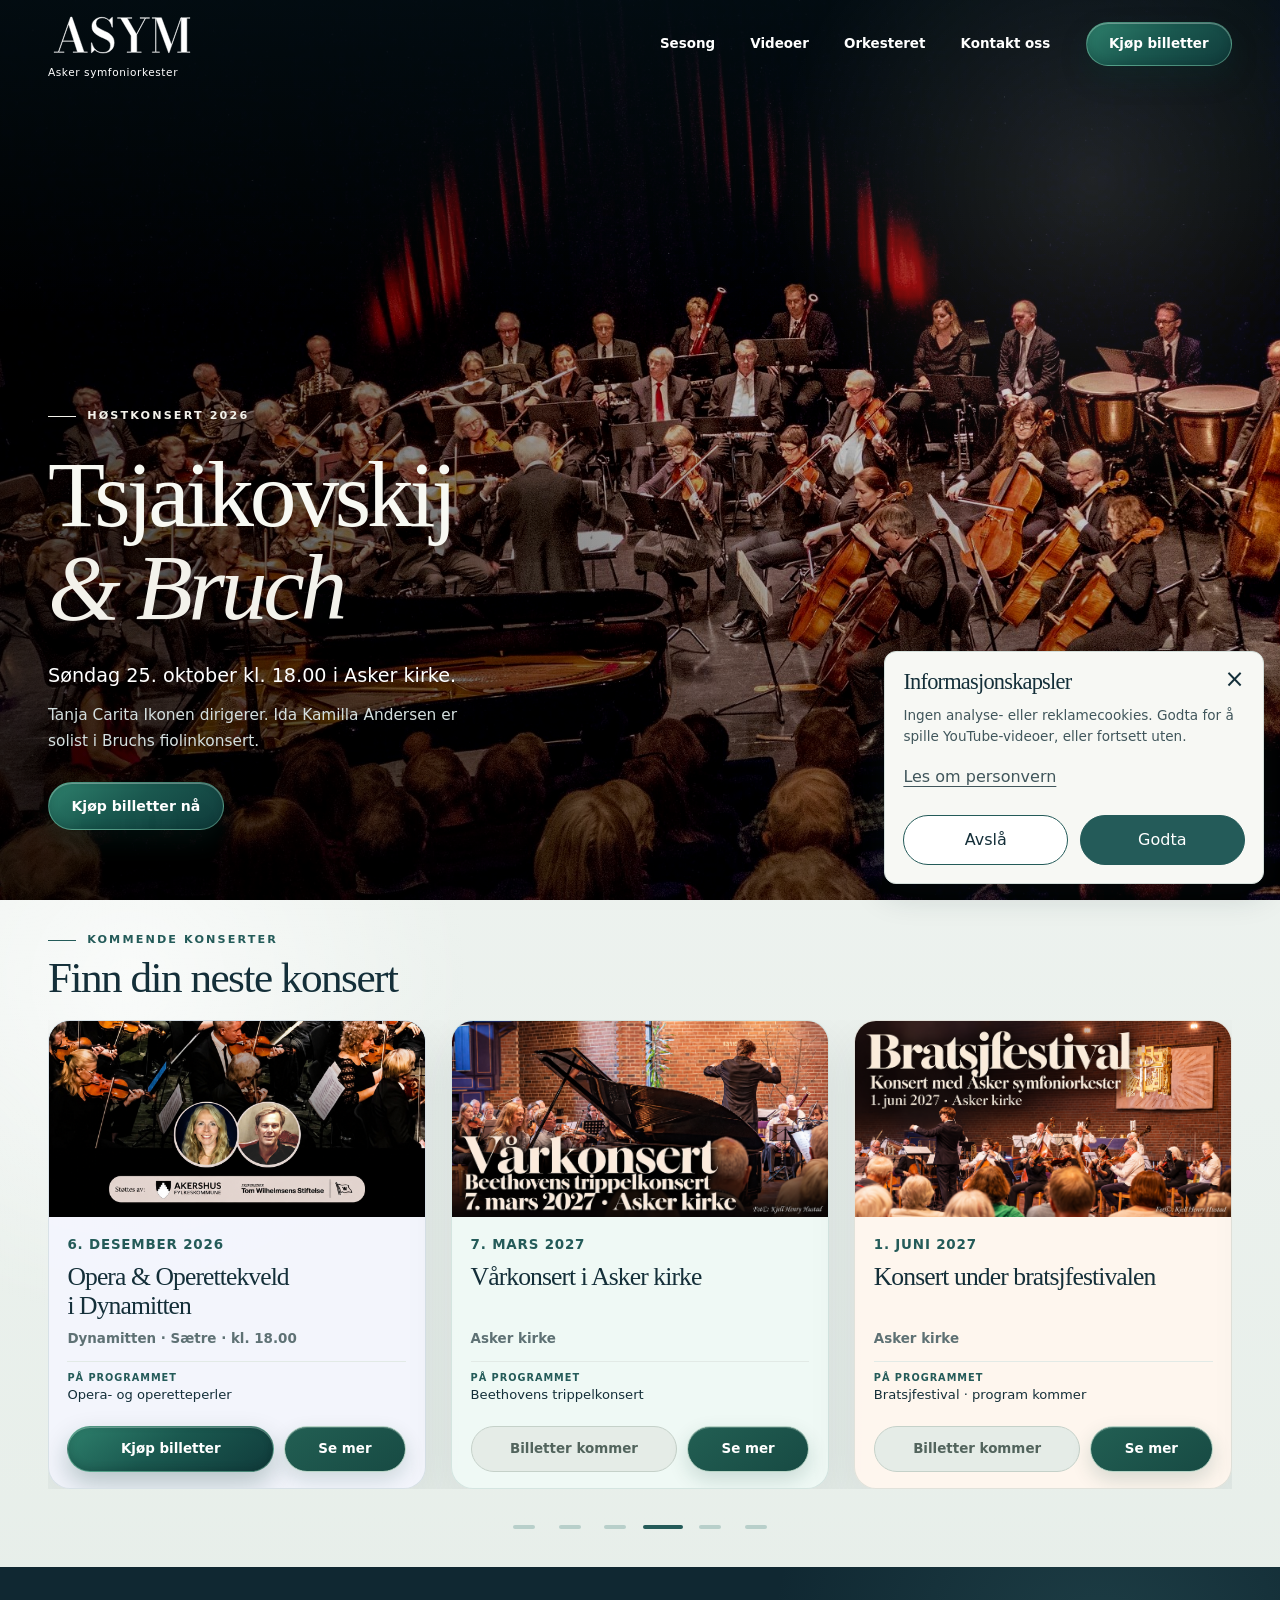
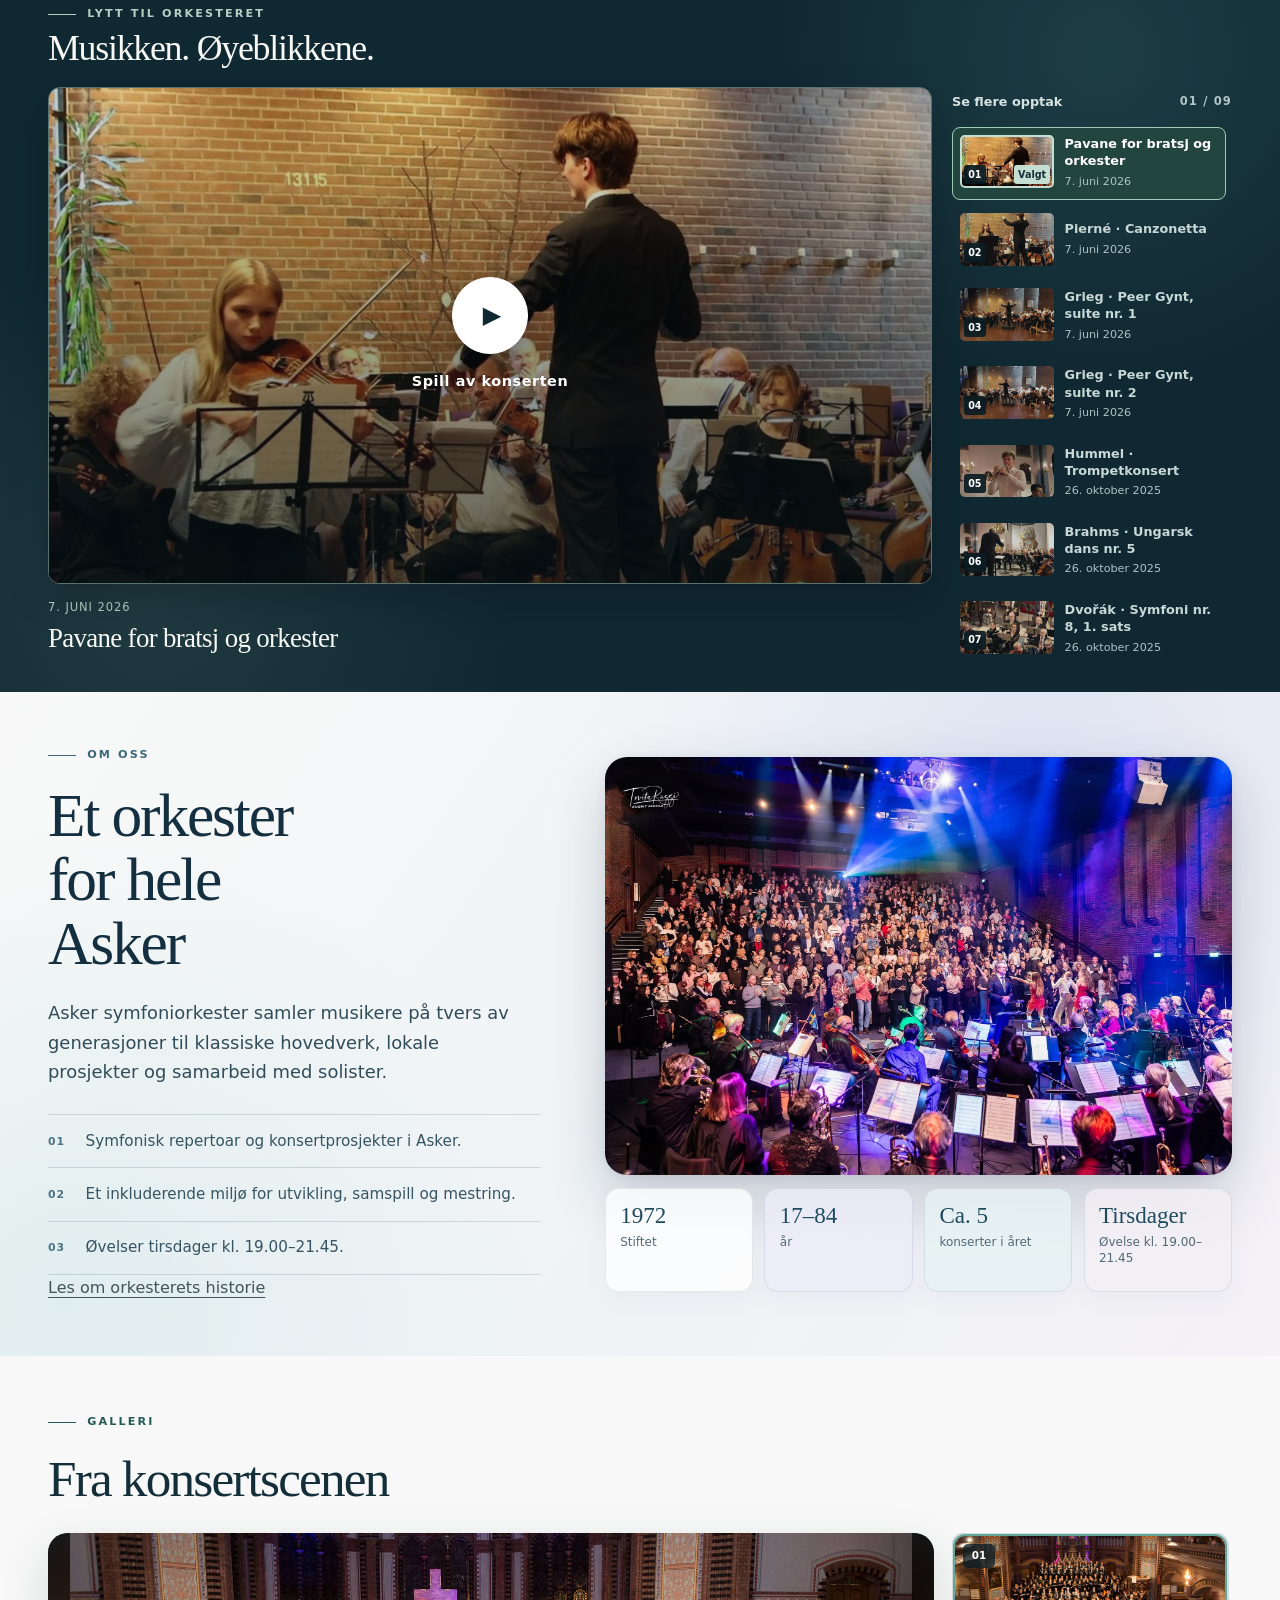
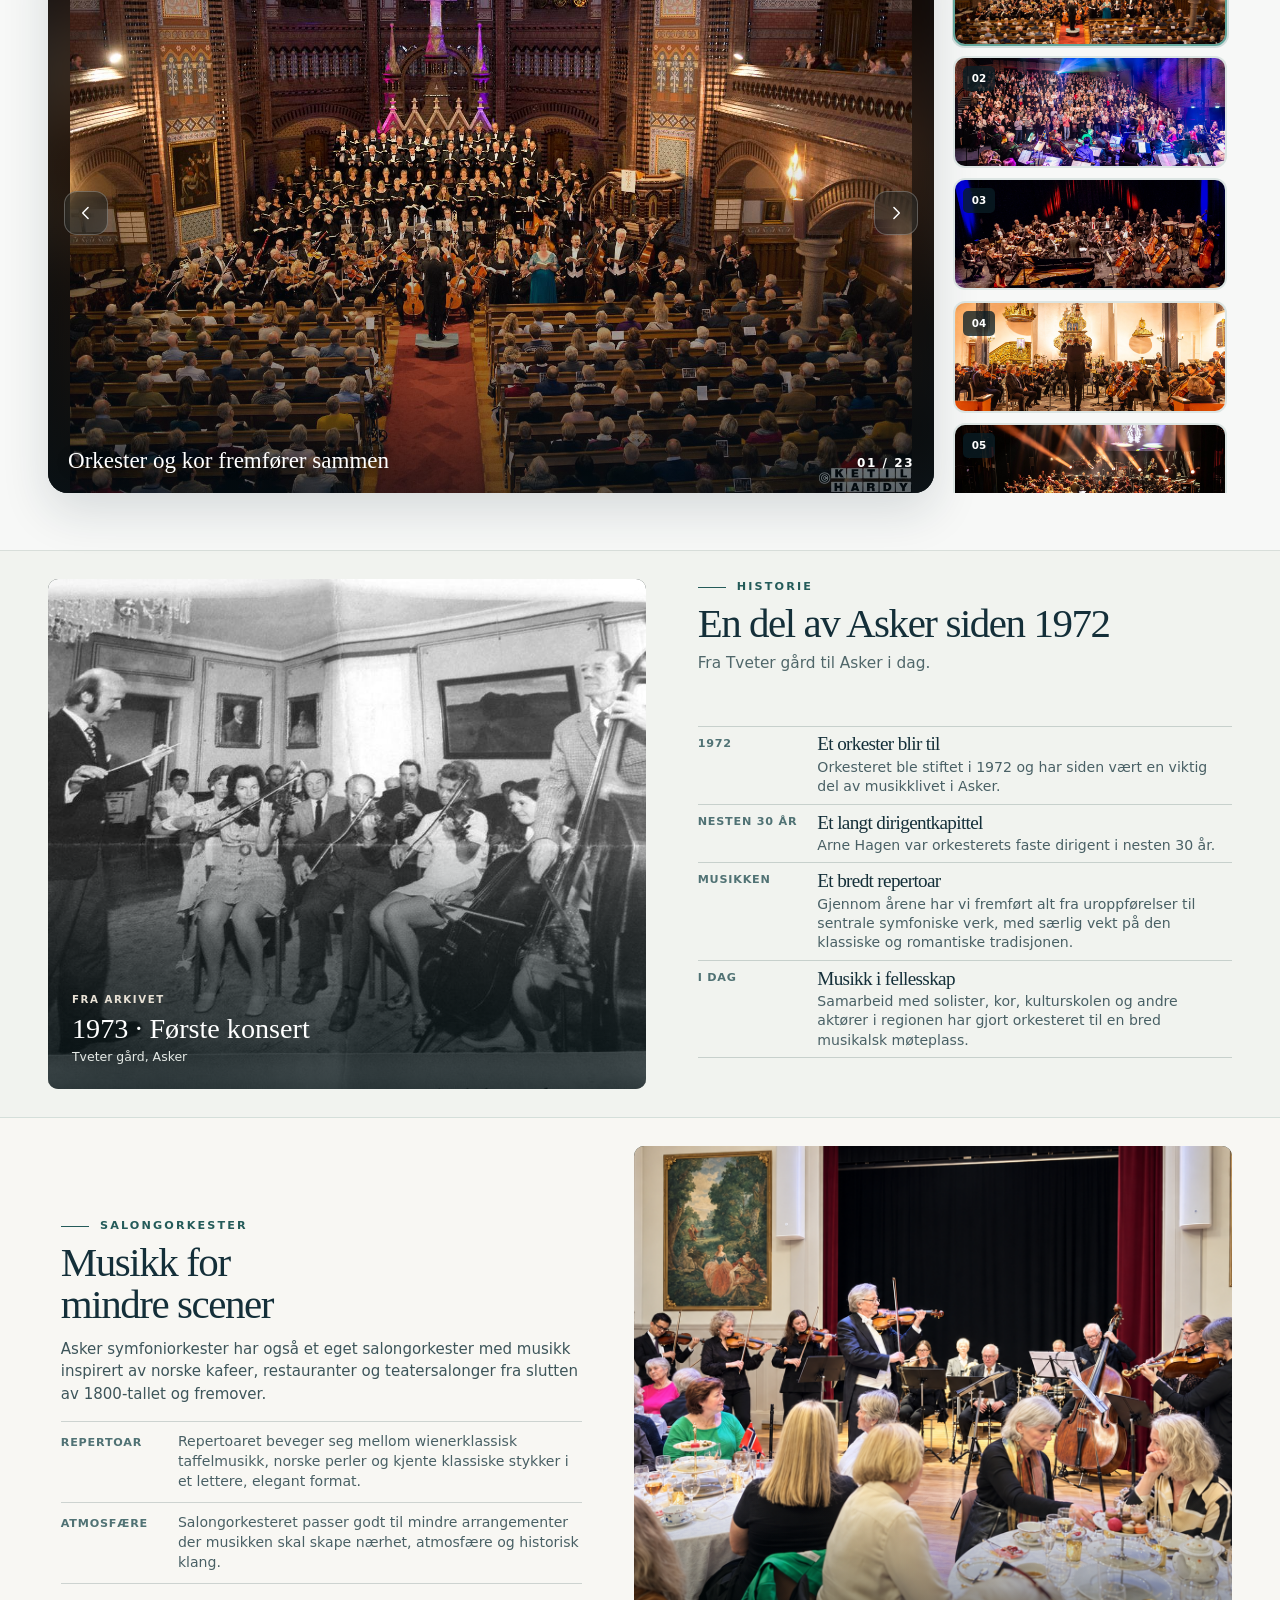
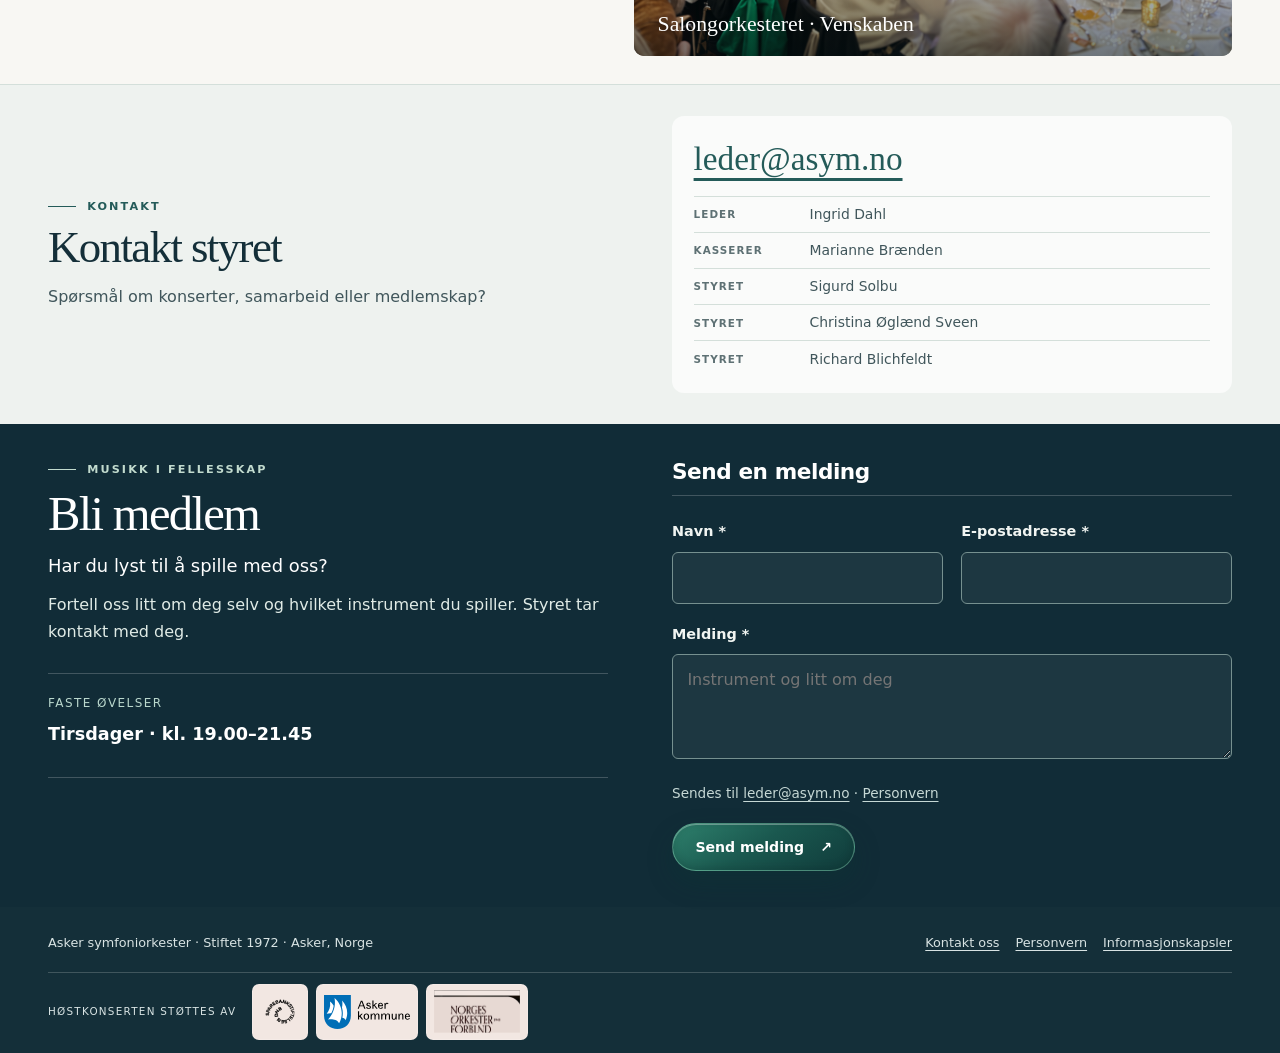
==== index.html @ c44866dd "Fill concert artwork frames without empty bands" ====
<!DOCTYPE html>
<html lang="no">
<head>
  <meta charset="UTF-8">
  <meta name="viewport" content="width=device-width, initial-scale=1.0">
  <meta name="color-scheme" content="light">
  <meta name="theme-color" content="#142f39">
  <meta name="google-site-verification" content="3gBiUajBGXqS6pWFfZP5gs6sQaIrLw5CmsHQ2hbNmCo">
  <meta name="description" content="Asker symfoniorkester har samlet musikere i Asker siden 1972. Se kommende konserter, program, billetter, opptak og orkesterets historie.">
  <meta name="robots" content="index, follow, max-image-preview:large">
  <title>Asker symfoniorkester | Konserter i Asker</title>
  <link rel="canonical" href="https://asym.no/">
  <link rel="icon" type="image/x-icon" href="/favicon.ico">
  <link rel="icon" type="image/png" sizes="48x48" href="/favicon-48x48.png">
  <link rel="icon" type="image/png" sizes="96x96" href="/favicon-96x96.png">
  <link rel="icon" type="image/png" sizes="512x512" href="/favicon.png">
  <link rel="apple-touch-icon" sizes="180x180" href="/apple-touch-icon.png">
  <link rel="manifest" href="/site.webmanifest">
  <meta property="og:type" content="website">
  <meta property="og:locale" content="nb_NO">
  <meta property="og:site_name" content="Asker symfoniorkester">
  <meta property="og:title" content="Asker symfoniorkester | Konserter i Asker">
  <meta property="og:description" content="Se kommende konserter, program, billetter og opptak fra Asker symfoniorkester.">
  <meta property="og:url" content="https://asym.no/">
  <meta property="og:image" content="https://asym.no/images/orchestra_piano.jpg">
  <meta property="og:image:width" content="2015">
  <meta property="og:image:height" content="1134">
  <meta property="og:image:alt" content="Asker symfoniorkester spiller konsert med pianosolist">
  <meta name="twitter:card" content="summary_large_image">
  <meta name="twitter:title" content="Asker symfoniorkester | Konserter i Asker">
  <meta name="twitter:description" content="Se kommende konserter, program, billetter og opptak fra Asker symfoniorkester.">
  <meta name="twitter:image" content="https://asym.no/images/orchestra_piano.jpg">
  <script type="application/ld+json">
    {
      "@context": "https://schema.org",
      "@graph": [
        {
          "@type": "WebSite",
          "@id": "https://asym.no/#website",
          "url": "https://asym.no/",
          "name": "Asker symfoniorkester",
          "alternateName": "ASYM",
          "inLanguage": "nb-NO",
          "publisher": { "@id": "https://asym.no/#organization" }
        },
        {
          "@type": "MusicGroup",
          "@id": "https://asym.no/#organization",
          "name": "Asker symfoniorkester",
          "alternateName": "ASYM",
          "url": "https://asym.no/",
          "logo": {
            "@type": "ImageObject",
            "url": "https://asym.no/favicon.png",
            "contentUrl": "https://asym.no/favicon.png",
            "width": 512,
            "height": 512
          },
          "image": "https://asym.no/images/orchestra_piano.jpg",
          "foundingDate": "1972",
          "email": "leder@asym.no",
          "sameAs": ["https://www.facebook.com/profile.php?id=100062928895060"]
        }
      ]
    }
  </script>
  <link rel="stylesheet" href="styles.css?v=91">
  <link rel="stylesheet" href="content-pages.css?v=2">
</head>
<body class="home-page">
  <a class="skip-link" href="#main">Hopp til innhold</a>

  <header class="site-header" data-header>
    <nav class="nav" aria-label="Hovednavigasjon">
      <a class="brand brand-signature" href="#top" aria-label="Asker symfoniorkester hjem">
        <svg class="brand-symbol" xmlns="http://www.w3.org/2000/svg" viewBox="0 0 148 56" aria-hidden="true" focusable="false">
<!-- Editorial ASYM lettering, outlined from Bodoni Moda under SIL OFL. -->
<g class="brand-travel">
<g class="brand-face brand-face-serif" fill="currentColor">
<path class="brand-ink brand-ink-a" pathLength="1" d="M14.414429705580062 32.29000867602325V31.87558385617882H28.63135117161596V32.29000867602325ZM23.940393725666247 8.09051338470826 36.00595151237616 42.90386258011985H39.39611545096192V43.31828739996428H24.99065316438635V42.90386258011985H29.540683428230924L20.559461182537916 15.102975503973L10.826872019776117 42.90386258011985H16.131785587689905V43.31828739996428H5.9942229823551285V42.90386258011985H10.350579342175553L22.56322290565326 8.09051338470826Z"/>
<path class="brand-ink brand-ink-s" pathLength="1" d="M55.18246518297292 44.0Q52.33527395937924 44.0 50.2961300895568 43.09976271794082Q48.256986219734344 42.19952543588164 46.86741684296619 40.65396165403628L43.74447954491835 43.77890155216721H43.37002098111209V33.721198718596966H43.79255233441438Q44.2944260497984 35.70951175053066 45.17041514504536 37.48219658886002Q46.04640424029232 39.25488142718938 47.37896325928625 40.620143854729484Q48.71152227828018 41.98540628226959 50.55703259492479 42.76752610454891Q52.402542911569405 43.54964592682822 54.86040887233611 43.54964592682822Q57.19629100321211 43.54964592682822 58.9144004027052 42.6923848624243Q60.63250980219829 41.835123798020376 61.57337504953334 40.23791185264862Q62.514240296868394 38.640699907276876 62.514240296868394 36.410902899270944Q62.514240296868394 34.45005968188213 61.50807216185554 33.10957098893762Q60.50190402684268 31.7690822959931 58.847284578828905 30.786952762918Q57.19266513081513 29.804823229842896 55.211283422287835 28.947796618476392Q53.22990171376053 28.09077000710989 51.24852000523323 27.133196327790557Q49.26713829670594 26.17562264847123 47.61251884869216 24.871671849789625Q45.957899400678386 23.56772105110802 44.95173126566553 21.696393102763075Q43.94556313065267 19.825065154418134 43.94556313065267 17.136938505083602Q43.94556313065267 14.444395239739737 45.31224816842365 12.461596642378398Q46.67893320619463 10.478798045017058 48.92086939518905 9.395204938779052Q51.162805584183474 8.311611832541047 53.791423937875294 8.311611832541047Q56.007553333787115 8.311611832541047 57.83790070752803 9.013593676252583Q59.66824808126894 9.71557551996412 61.02760375059334 11.149584390755216L64.09314986921657 8.311611832541047H64.45232291944892V18.168697056687567H64.03697456598023Q63.37371717591848 15.085206528386983 62.006754049742824 12.999163377440684Q60.639790923567176 10.913120226494385 58.65342427658611 9.861124821119162Q56.66705762960504 8.80912941574394 54.163789755666 8.80912941574394Q51.090627015969936 8.80912941574394 49.49923627194171 10.378471898516823Q47.90784552791348 11.947814381289707 47.90784552791348 14.47091964609394Q47.90784552791348 16.226512123426506 48.89964053617946 17.454517353137085Q49.89143554444545 18.682522582847664 51.513717239048674 19.623748170766483Q53.13599893365189 20.564973758685298 55.08863438868544 21.428216299559374Q57.04126984371899 22.291458840433446 58.992892484535005 23.304492369891012Q60.94451512535101 24.317525899348578 62.566796819954234 25.700200599129595Q64.18907851455745 27.08287529891061 65.18087352282343 29.045000577979636Q66.17266853108941 31.007125857048663 66.17266853108941 33.80203949911731Q66.17266853108941 36.89735310736581 64.78162728599179 39.18719567030479Q63.39058604089416 41.477038233243775 60.9101904984489 42.73851911662189Q58.429794956003626 44.0 55.18246518297292 44.0Z"/>
<path class="brand-ink brand-ink-y" pathLength="1" d="M78.9811529382188 43.31828739996428V42.90386258011985H83.12465467961015V26.7349047831594L72.67360969418995 9.18665080458841H69.39785252087246V8.772225984743983H83.9715223619105V9.18665080458841H79.15684240499887L88.47154369793125 25.284080170587366L97.13187189589694 9.18665080458841H91.97115046209164V8.772225984743983H101.5578516603501V9.18665080458841H97.64042690074014L88.71634855269093 25.70917542555304V42.90386258011985H93.34045470138398V43.31828739996428Z"/>
<path class="brand-ink brand-ink-m" pathLength="1" d="M120.6154121137877 43.77890155216721 107.81033868254603 8.772225984743983H113.43492777155049L123.44506115032651 35.73475738016464L132.90683185227107 8.772225984743983H133.35090818535662L121.11317525735903 43.77890155216721ZM108.02418103503767 8.772225984743983V42.90386258011985H111.53049514080598V43.31828739996428H104.28052706406694V42.90386258011985H107.5893133302208V9.18665080458841H104.05897598636047V8.772225984743983ZM142.03796205421952 8.772225984743983V9.18665080458841H138.81163736036387V42.90386258011985H142.03796205421952V43.31828739996428H129.51909127143102V42.90386258011985H133.2219691157182V8.772225984743983Z"/>
</g>
<g class="brand-face brand-face-italic" fill="currentColor">
<path class="brand-ink brand-ink-a" pathLength="1" d="M6.811930997739581 43.313359909326934 27.271840226181336 7.830955824705306H28.702745307772314L33.10816847711456 43.313359909326934H27.014154000409732L24.041856450216486 14.246324286218005L7.285002459165609 43.313359909326934ZM2.8612271692196165 43.313359909326934V42.89593958313635H13.06798460744453V43.313359909326934ZM21.67880352133762 43.313359909326934V42.89593958313635H36.365048305755664V43.313359909326934ZM13.630510700482404 32.16009142900198V31.742671102811393H28.834829365386547V32.16009142900198Z"/>
<path class="brand-ink brand-ink-s" pathLength="1" d="M51.693254950142126 44.0Q48.97918535861414 44.0 47.12110416234231 43.17744037206883Q45.26302296607049 42.35488074413767 44.109911367334746 40.91119706856892Q42.95679976859901 39.46751339300017 42.37146182756531 37.60108084525055Q41.78612388653161 35.734648297500925 41.61447837625678 33.64690245786401H42.03189870244737Q42.18304146595574 35.61145601382895 42.72413365677397 37.39528476584757Q43.26522584759221 39.17911351786619 44.345519919468785 40.5613891997469Q45.425813991345365 41.943664881627605 47.18222993380844 42.744196720718136Q48.93864587627152 43.54472855980866 51.50957658550262 43.54472855980866Q53.91745024993152 43.54472855980866 55.83716086035598 42.61640823218056Q57.75687147078043 41.68808790455247 58.876371559031796 40.0359184969211Q59.99587164728316 38.38374908928972 59.99587164728316 36.19948399743225Q59.99587164728316 34.150229272701736 59.22526214030195 32.763022149114136Q58.454652633320734 31.375815025526528 57.180201143311905 30.414557228185163Q55.905749653303076 29.4532994308438 54.38772781533662 28.683976905511532Q52.86970597737015 27.914654380179265 51.35168413940369 27.11123622534585Q49.83366230143722 26.307818070512432 48.5592108114284 25.25642700309983Q47.28475932141957 24.205035935687224 46.514149814438355 22.676251545292946Q45.74354030745714 21.147467154898667 45.74354030745714 18.90059752279138Q45.74354030745714 16.202776148532053 46.8611333939654 14.180224227712902Q47.978726480473675 12.157672306893751 49.74319214017267 10.790902172863873Q51.50765779987166 9.424132038833996 53.50134773592996 8.738892217146525Q55.495037671988264 8.053652395459054 57.24723137108834 8.053652395459054Q60.21646989857195 8.053652395459054 62.23298466372418 9.269170825552347Q64.24949942887642 10.484689255645641 65.32522034689416 12.713922436166396Q66.4009412649119 14.94315561668715 66.55402223834233 17.981985672158658H66.13660191215173Q65.97841823960698 15.074136732400692 64.9781561239284 12.95357374985201Q63.97789400824982 10.833010767303328 62.09982737704203 9.678202220791526Q60.22176074583424 8.523393674279724 57.42367481641318 8.523393674279724Q55.69724659323392 8.523393674279724 54.06954803186659 9.288861486829713Q52.44184947049925 10.054329299379702 51.38962459066001 11.444414752814962Q50.337399710820776 12.834500206250222 50.337399710820776 14.739759384007748Q50.337399710820776 16.550277489426755 51.11417802701649 17.752927339992254Q51.89095634321222 18.95557719055775 53.16795918277822 19.818153524385274Q54.444962022344214 20.680729858212796 55.97787282829687 21.426574202413153Q57.51078363424952 22.17241854661351 59.04007698054484 23.02849191234109Q60.56937032684016 23.88456527806867 61.84637316640615 25.099036711945836Q63.12337600597215 26.313508145822997 63.90015432216787 28.094222022790646Q64.6769326383636 29.8749358997583 64.6769326383636 32.499473226803815Q64.6769326383636 34.93517670638021 63.64818371651273 37.02996355443216Q62.61943479466186 39.1247504024841 60.81776004625401 40.685440092978304Q59.01608529784616 42.246129783472504 56.67049318252191 43.12306489173625Q54.32490106719766 44.0 51.693254950142126 44.0ZM39.285495498357136 43.777303429246246 41.61447837625678 33.64690245786401H42.03189870244737L42.19166065792333 35.850669564229335Q42.51788927182608 37.20105370692815 42.93357843149358 38.30293434598322Q43.34926759116108 39.40481498503829 43.92734730348886 40.30903702433279L39.65653987851819 43.777303429246246ZM66.13660191215173 17.981985672158658 66.16350901954955 16.417008872562384Q65.89240209500537 15.104688657619587 65.51323524068627 13.86165642368631Q65.13406838636716 12.618624189753032 64.2557971394549 11.263047633045439L68.3931884765625 8.053652395459054H68.76423285672357L66.55402223834233 17.981985672158658Z"/>
<path class="brand-ink brand-ink-y" pathLength="1" d="M79.37018022330435 43.313359909326934 83.3137001426185 25.82268920836879 76.55865530840268 8.517595915378372H82.9274872127832L88.85487498581199 25.416219769240143L102.35629052264909 8.610384619362229H102.87258759934494L88.83653096275323 26.115806767962162L85.00433171987234 43.313359909326934ZM75.19264827413927 43.313359909326934V42.89593958313635H89.64172664917423V43.313359909326934ZM73.31105066896747 8.93501624156896V8.517595915378372H87.92881194960873V8.93501624156896ZM96.88857879869516 8.93501624156896V8.517595915378372H106.63139271700075V8.93501624156896Z"/>
<path class="brand-ink brand-ink-m" pathLength="1" d="M117.79853221375836 43.777303429246246 112.32399867871045 8.517595915378372H118.00250425737913L122.41167799552102 35.58893230220794L137.55328778504003 8.517595915378372H138.01708405726015L118.28682387099084 43.777303429246246ZM101.58636793815843 43.313359909326934V42.89593958313635H108.93774651460616V43.313359909326934ZM104.7859304225541 43.313359909326934 112.04980513635334 8.93501624156896H108.54756100683939V8.517595915378372H112.56630047085727L105.2219011271565 43.313359909326934ZM127.18868647665312 43.313359909326934V42.89593958313635H139.7799505021196V43.313359909326934ZM130.4362911160883 43.313359909326934 137.85938743479736 8.517595915378372H146.27515978098998V8.93501624156896H143.33858176685618L136.06840234276507 43.313359909326934Z"/>
</g>
<g class="brand-face brand-face-display" fill="currentColor">
<path class="brand-ink brand-ink-a" pathLength="1" d="M13.640376365788708 32.79029554449364V32.66114868768511H25.015134705752228V32.79029554449364ZM25.286119991387114 10.132058414293574 36.756980782207116 43.220708656191H39.836075511404076V43.349855512999525H23.464857620927358V43.220708656191H26.719508353646557L18.73949751704275 18.551476766246903L10.02700555253284 43.220708656191H15.229987064197125V43.349855512999525H5.674715662505208V43.220708656191H9.859579821303308L21.55903394095473 10.132058414293574Z"/>
<path class="brand-ink brand-ink-s" pathLength="1" d="M55.19038323365045 44.0Q53.08550449281162 44.0 51.418123825540555 43.27750616344811Q49.750743158269486 42.555012326896225 48.468054514661986 41.350392399624205L43.17086850017628 43.7840908811556H43.04462451614848V32.625744432998644H43.210330713275404Q44.02844745721586 34.56738820925233 45.06726433395815 36.54662647091269Q46.10608121070043 38.525864732573055 47.51438426209967 40.18695283461247Q48.92268731349891 41.848040936651884 50.79360810050693 42.85653826723765Q52.664528887514955 43.865035597823415 55.133052531205465 43.865035597823415Q57.05634676569885 43.865035597823415 58.38183417496178 43.00167794625965Q59.70732158422471 42.13832029469587 60.386680767634076 40.74689601836263Q61.066039951043436 39.35547174202938 61.066039951043436 37.74576790896206Q61.066039951043436 36.07957123348441 60.11088405520456 34.980870266345924Q59.15572815936568 33.88216929920744 57.592561791056056 33.09325063514626Q56.02939542274644 32.30433197108509 54.151570326628146 31.57063384868012Q52.27374523050985 30.83693572627515 50.39592013439156 29.934604865113766Q48.518095038273266 29.03227400395238 46.95492866996365 27.705213299219224Q45.391762301654026 26.378152594486068 44.43660640581514 24.393269182011117Q43.48145050997626 22.408385769536164 43.48145050997626 19.509501587451812Q43.48145050997626 16.556955276775685 44.927065777367886 14.509066125229138Q46.37268104475951 12.46117697368259 48.68631167014003 11.404572253410283Q50.99994229552055 10.347967533137975 53.59846428833795 10.347967533137975Q55.398913017697424 10.347967533137975 56.927169475664584 10.929321865228225Q58.45542593363174 11.510676197318475 59.71624089472695 12.609322227026542L64.82474339565367 10.347967533137975H64.94663886106038V20.755240803473093H64.78109457803794Q63.594739380930875 17.732281958948068 62.04549481865556 15.414659225271132Q60.49625025638025 13.097036491594196 58.43384271362167 11.794020594319804Q56.3714351708631 10.491004697045412 53.6669443392056 10.491004697045412Q51.39093301467284 10.491004697045412 50.27254907974401 11.969069750983055Q49.154165144815174 13.447134804920697 49.154165144815174 15.461263456383612Q49.154165144815174 16.93310086732018 50.10649322502226 17.96827276982249Q51.05882130522936 19.003444672324804 52.61625108522316 19.81321494120933Q54.173680865216966 20.622985210093855 56.04585033007169 21.411637933328137Q57.9180197949264 22.200290656562416 59.78966593421654 23.1755420203626Q61.66131207350668 24.150793384162785 63.21874185350048 25.509584647593364Q64.77617163349429 26.868375911023946 65.72849971370138 28.815514487617037Q66.68082779390846 30.76265306421013 66.68082779390846 33.53696840645158Q66.68082779390846 36.735558213941545 65.08890884859596 39.08406098200098Q63.49698990328347 41.43256375006042 60.87436624121712 42.716281875030205Q58.25174257915076 44.0 55.19038323365045 44.0Z"/>
<path class="brand-ink brand-ink-y" pathLength="1" d="M77.82396535640098 43.349855512999525V43.220708656191H81.73103701867647V27.725986834397297L72.3438785734831 10.911349758102574H69.61794680602677V10.782202901294049H86.72349145625883V10.911349758102574H82.38425977472768L90.2706953392155 26.615349804233496L97.48255901817934 10.911349758102574H92.50242924954699V10.782202901294049H101.61942901157073V10.911349758102574H97.66221888910083L90.36899198986512 26.735387330688415V43.220708656191H94.71425444410987V43.349855512999525Z"/>
<path class="brand-ink brand-ink-m" pathLength="1" d="M118.96660370611785 43.7840908811556 106.89486047137902 10.782202901294049H115.56995492697368L123.33740457965565 31.429776625279885L130.59090410273282 10.782202901294049H130.7247233063714L119.17088147941591 43.7840908811556ZM106.96108483352926 10.782202901294049V43.220708656191H110.33465867356882V43.349855512999525H103.70164981628831V43.220708656191H106.8284741951243V10.911349758102574H103.48623233966066V10.782202901294049ZM142.3480252307342 10.782202901294049V10.911349758102574H139.30733100251257V43.220708656191H142.3480252307342V43.349855512999525H127.19363096452045V43.220708656191H130.67042268245308V10.782202901294049Z"/>
</g>
</g>
</svg>
        <span class="brand-name">Asker symfoniorkester</span>
      </a>

      <button class="nav-toggle" type="button" aria-expanded="false" aria-controls="nav-menu" aria-label="Åpne meny">
        <span></span>
        <span></span>
        <span></span>
      </button>

      <div class="nav-menu" id="nav-menu" data-nav-menu>
        <a href="#kommende-konserter">Sesong</a>
        <a href="#videoer">Videoer</a>
        <a href="#om-oss">Orkesteret</a>
        <a href="mailto:leder@asym.no">Kontakt oss</a>
        <a href="#kommende-konserter" class="nav-cta ticket-cta"><span class="nav-cta-long">Kjøp billetter</span><span class="nav-cta-short">Billetter</span></a>
      </div>
    </nav>
  </header>

  <main id="main">
    <section class="hero section" id="top" aria-labelledby="hero-title">
      <div class="hero-copy">
        <p class="eyebrow">Høstkonsert 2026</p>
        <h1 id="hero-title"><span class="sr-only">Asker symfoniorkester: </span><span>Tsjaikovskij</span><span>&amp; Bruch</span></h1>
        <p class="hero-subtitle">Søndag 25. oktober kl. 18.00 i Asker kirke.</p>
        <p class="hero-intro">Tanja Carita Ikonen dirigerer. Ida Kamilla Andersen er solist i Bruchs fiolinkonsert.</p>
        <div class="button-row">
          <a class="button button-primary button-large" href="https://checkout.ebillett.no/359/events/20/purchase/setup" target="_blank" rel="noopener" aria-label="Kjøp billetter til høstkonserten">Kjøp billetter nå</a>
        </div>
      </div>

      <section class="hero-gallery" aria-label="Bilder fra Asker symfoniorkester" data-hero-gallery>
        <div class="hero-gallery-track">
          <figure class="hero-gallery-slide is-active">
            <img src="images/orchestra_piano.jpg" alt="Pianosolist foran Asker symfoniorkester" fetchpriority="high">
          </figure>
          <figure class="hero-gallery-slide">
            <img src="images/orchestra_playing.jpg" alt="Asker symfoniorkester spiller i kirken" loading="lazy">
          </figure>
          <figure class="hero-gallery-slide">
            <img src="images/orchestra_with_abba.jpg" alt="Asker symfoniorkester i en ABBA-inspirert produksjon" loading="lazy">
          </figure>
          <figure class="hero-gallery-slide">
            <img src="images/v1.jpg" alt="Asker symfoniorkester spiller konsert på scenen" loading="lazy">
          </figure>
          <figure class="hero-gallery-slide">
            <img src="images/orchestra_11.jpg" alt="Orkesteret og publikum under en konsert" loading="lazy">
          </figure>
          <figure class="hero-gallery-slide">
            <img src="images/orchestra_and_choird.jpg" alt="Asker symfoniorkester og kor under konsert" loading="lazy">
          </figure>
        </div>
      </section>
    </section>

    <section class="section upcoming-section" id="kommende-konserter" aria-labelledby="upcoming-title">
      <div class="container upcoming-panel">
        <div class="upcoming-header">
          <p class="eyebrow">Kommende konserter</p>
          <h2 id="upcoming-title">Finn din neste konsert</h2>
        </div>
        <div class="upcoming-carousel" tabindex="0" aria-label="Kommende konserter. Sveip, bruk piltastene eller velg en konsert nedenfor">
          <div class="upcoming-grid">
            <article class="upcoming-card upcoming-card-dark upcoming-card-poster">
              <img src="images/hostkonsert-2026.png" alt="Høstkonsert med Asker symfoniorkester, 25. oktober" width="1920" height="1005" loading="lazy">
              <div class="upcoming-card-body">
                <p class="upcoming-date"><time datetime="2026-10-25T18:00">25. oktober 2026</time></p>
                <h3>Høstkonsert i Asker kirke</h3>
                <p class="upcoming-place">Asker kirke · kl. 18.00</p>
                <p class="upcoming-repertoire"><span>På programmet</span>Tsjaikovskij · Bruch</p>
                <div class="upcoming-actions">
                  <a class="button button-card" href="https://checkout.ebillett.no/359/events/20/purchase/setup" target="_blank" rel="noopener" aria-label="Kjøp billetter til Høstkonsert i Asker kirke">Kjøp billetter</a>
                  <a class="button button-more" href="#kommende-konserter" data-event="hostkonsert" aria-haspopup="dialog">Se mer</a>
                </div>
              </div>
            </article>
            <article class="upcoming-card upcoming-card-warm">
              <img src="images/afternoon-tea-2026-v3.png" alt="Afternoon Tea med Asker symfoniorkester i Venskaben" loading="lazy">
              <div class="upcoming-card-body">
                <p class="upcoming-date"><time datetime="2026-11-21">21. november 2026</time></p>
                <h3>Afternoon Tea i Venskaben</h3>
                <p class="upcoming-place">Venskaben</p>
                <p class="upcoming-repertoire"><span>På programmet</span>Salongorkester · te og kaker</p>
                <div class="upcoming-actions">
                  <a class="button button-card" href="https://checkout.ebillett.no/359/events/21/purchase" target="_blank" rel="noopener" aria-label="Kjøp billetter til Afternoon Tea i Venskaben">Kjøp billetter</a>
                  <a class="button button-more" href="#kommende-konserter" data-event="afternoon-tea" aria-haspopup="dialog">Se mer</a>
                </div>
              </div>
            </article>
            <article class="upcoming-card upcoming-card-rose upcoming-card-poster">
              <img src="images/opera-operette-2026.png" alt="Opera &amp; Operettekveld, 29. november" width="1920" height="1005" loading="lazy">
              <div class="upcoming-card-body">
                <p class="upcoming-date"><time datetime="2026-11-29T18:00">29. november 2026</time></p>
                <h3>Opera &amp; Operettekveld</h3>
                <p class="upcoming-place">Østenstad kirke · kl. 18.00</p>
                <p class="upcoming-repertoire"><span>På programmet</span>Opera- og operetteperler</p>
                <div class="upcoming-actions">
                  <a class="button button-card" href="https://checkout.ebillett.no/359/events/22/purchase/setup" target="_blank" rel="noopener" aria-label="Kjøp billetter til Opera og Operettekveld">Kjøp billetter</a>
                  <a class="button button-more" href="#kommende-konserter" data-event="opera" aria-haspopup="dialog">Se mer</a>
                </div>
              </div>
            </article>
            <article class="upcoming-card upcoming-card-poster upcoming-card-opera-dynamitten">
              <img src="images/opera-dynamitten-2026-soloists.png" alt="Orkesteret og solistene til Opera og operettekvelden i Dynamitten 6. desember" width="1254" height="1254" loading="lazy">
              <div class="upcoming-card-body">
                <p class="upcoming-date"><time datetime="2026-12-06T18:00:00+01:00">6. desember 2026</time></p>
                <h3>Opera &amp; Operettekveld i Dynamitten</h3>
                <p class="upcoming-place">Dynamitten · Sætre · kl. 18.00</p>
                <p class="upcoming-repertoire"><span>På programmet</span>Opera- og operetteperler</p>
                <div class="upcoming-actions">
                  <a class="button button-card" href="https://checkout.ebillett.no/359/events/23/purchase" target="_blank" rel="noopener" aria-label="Kjøp billetter til Opera og Operettekveld i Dynamitten">Kjøp billetter</a>
                  <a class="button button-more" href="#kommende-konserter" data-event="opera-dynamitten" aria-haspopup="dialog">Se mer</a>
                </div>
              </div>
            </article>
            <article class="upcoming-card upcoming-card-poster upcoming-card-spring">
              <img src="images/varkonsert-2027.png" alt="Vårkonsert 7. mars, plakat med arkivfoto av pianist og orkester" loading="lazy">
              <div class="upcoming-card-body">
                <p class="upcoming-date"><time datetime="2027-03-07">7. mars 2027</time></p>
                <h3>Vårkonsert i Asker kirke</h3>
                <p class="upcoming-place">Asker kirke</p>
                <p class="upcoming-repertoire"><span>På programmet</span>Beethovens trippelkonsert</p>
                <div class="upcoming-actions">
                  <button class="button button-card" type="button" disabled title="Billettsalget er ikke åpnet ennå">Billetter kommer</button>
                  <a class="button button-more" href="#kommende-konserter" data-event="varkonsert" aria-haspopup="dialog">Se mer</a>
                </div>
              </div>
            </article>
            <article class="upcoming-card upcoming-card-poster upcoming-card-viola">
              <img src="images/bratsjfestival-2027.png" alt="Bratsjfestival 1. juni, plakat med arkivfoto av orkesteret" loading="lazy">
              <div class="upcoming-card-body">
                <p class="upcoming-date"><time datetime="2027-06-01">1. juni 2027</time></p>
                <h3>Konsert under bratsjfestivalen</h3>
                <p class="upcoming-place">Asker kirke</p>
                <p class="upcoming-repertoire"><span>På programmet</span>Bratsjfestival · program kommer</p>
                <div class="upcoming-actions">
                  <button class="button button-card" type="button" disabled title="Billettsalget er ikke åpnet ennå">Billetter kommer</button>
                  <a class="button button-more" href="#kommende-konserter" data-event="bratsjfestival" aria-haspopup="dialog">Se mer</a>
                </div>
              </div>
            </article>
          </div>
        </div>
        <div class="upcoming-carousel-footer">
          <div class="upcoming-carousel-progress" role="group" aria-label="Velg konsert"></div>
          <span class="upcoming-carousel-count sr-only" aria-live="polite"></span>
        </div>
      </div>
    </section>

    <dialog class="event-dialog" id="event-dialog" aria-labelledby="event-dialog-title">
      <button class="event-dialog-close" type="button" aria-label="Lukk detaljer">×</button>
      <div class="event-dialog-layout">
        <div class="event-dialog-media" aria-hidden="true">
          <img class="event-dialog-image" src="" alt="">
        </div>
        <div class="event-dialog-content">
          <p class="event-dialog-kicker">Asker symfoniorkester <span aria-hidden="true">/</span> Konsert</p>
          <p class="event-dialog-date"></p>
          <h2 id="event-dialog-title"></h2>
          <a class="event-dialog-place" href="#" target="_blank" rel="noopener">
            <span class="event-dialog-place-pin" aria-hidden="true"><svg viewBox="0 0 24 24" focusable="false"><path d="M12 21s6-5.4 6-11a6 6 0 1 0-12 0c0 5.6 6 11 6 11Z"/><circle cx="12" cy="10" r="2.2"/></svg></span>
            <span class="event-dialog-place-name"></span>
            <span class="event-dialog-place-action">Vis i kart <span aria-hidden="true">↗</span></span>
          </a>
          <p class="event-dialog-section-label">Om konserten</p>
          <div class="event-dialog-description"></div>
        </div>
        <div class="event-dialog-footer"><a class="button button-primary event-dialog-ticket" href="#" target="_blank" rel="noopener"><span>Kjøp billetter</span><span class="event-dialog-ticket-icon" aria-hidden="true">↗</span></a></div>
      </div>
    </dialog>

    <section class="section video-section" id="videoer" aria-labelledby="video-heading">
      <div class="container">
        <div class="video-heading-row">
          <div><p class="eyebrow">Lytt til orkesteret</p><h2 id="video-heading">Musikken. Øyeblikkene.</h2></div>
        </div>
        <div class="video-layout">
          <div class="video-player-column">
        <div class="video-stage" id="video-stage">
          <a class="video-launch" href="https://www.youtube.com/watch?v=FYXpNnOqgFY" target="_blank" rel="noopener" aria-label="Spill av Pavane for bratsj og orkester">
            <img src="images/video-previews/FYXpNnOqgFY.jpg" width="1280" height="720" alt="" loading="lazy" decoding="async">
            <span class="video-play-icon" aria-hidden="true">▶</span>
            <span class="video-launch-label">Spill av konserten</span>
          </a>
        </div>
        <div class="video-now">
          <div class="video-caption" aria-live="polite" aria-atomic="true">
            <p class="video-current-date">7. juni 2026</p>
            <h3 class="video-current-title">Pavane for bratsj og orkester</h3>
          </div>
        </div>
          </div>
          <div class="video-sidebar">
        <div class="video-library-header">
          <p>Se flere opptak <span class="video-counter" aria-live="polite">01 / 09</span></p>
        </div>
        <div class="video-rail" id="video-rail" aria-label="Velg et konsertopptak">
            <a class="video-choice is-selected" href="https://www.youtube.com/watch?v=FYXpNnOqgFY" target="_blank" rel="noopener" data-video-id="FYXpNnOqgFY" data-video-title="Pavane for bratsj og orkester" data-video-date="7. juni 2026" data-video-preview="images/video-previews/FYXpNnOqgFY.jpg" aria-label="Velg video 1: Pavane for bratsj og orkester" aria-current="true">
              <span class="video-thumb"><img src="images/video-thumbnails/FYXpNnOqgFY.jpg" width="320" height="180" alt="" loading="lazy"><span class="video-number" aria-hidden="true">01</span><span class="video-selected-label" aria-hidden="true">Valgt</span></span>
              <span class="video-choice-title">Pavane for bratsj og orkester</span>
              <span class="video-choice-date">7. juni 2026</span>
            </a>
            <a class="video-choice" href="https://www.youtube.com/watch?v=wpGN8_MHE5k" target="_blank" rel="noopener" data-video-id="wpGN8_MHE5k" data-video-title="Pierné · Canzonetta" data-video-date="7. juni 2026" data-video-preview="images/video-previews/wpGN8_MHE5k.jpg" aria-label="Velg video 2: Pierné · Canzonetta" aria-current="false">
              <span class="video-thumb"><img src="images/video-thumbnails/wpGN8_MHE5k.jpg" width="320" height="180" alt="" loading="lazy"><span class="video-number" aria-hidden="true">02</span><span class="video-selected-label" aria-hidden="true">Valgt</span></span>
              <span class="video-choice-title">Pierné · Canzonetta</span>
              <span class="video-choice-date">7. juni 2026</span>
            </a>
            <a class="video-choice" href="https://www.youtube.com/watch?v=9p1ZSEAKiZI" target="_blank" rel="noopener" data-video-id="9p1ZSEAKiZI" data-video-title="Grieg · Peer Gynt, suite nr. 1" data-video-date="7. juni 2026" data-video-preview="images/video-previews/9p1ZSEAKiZI.jpg" aria-label="Velg video 3: Grieg · Peer Gynt, suite nr. 1" aria-current="false">
              <span class="video-thumb"><img src="images/video-thumbnails/9p1ZSEAKiZI.jpg" width="320" height="180" alt="" loading="lazy"><span class="video-number" aria-hidden="true">03</span><span class="video-selected-label" aria-hidden="true">Valgt</span></span>
              <span class="video-choice-title">Grieg · Peer Gynt, suite nr. 1</span>
              <span class="video-choice-date">7. juni 2026</span>
            </a>
            <a class="video-choice" href="https://www.youtube.com/watch?v=rPnUEgZmB5s" target="_blank" rel="noopener" data-video-id="rPnUEgZmB5s" data-video-title="Grieg · Peer Gynt, suite nr. 2" data-video-date="7. juni 2026" data-video-preview="images/video-previews/rPnUEgZmB5s.jpg" aria-label="Velg video 4: Grieg · Peer Gynt, suite nr. 2" aria-current="false">
              <span class="video-thumb"><img src="images/video-thumbnails/rPnUEgZmB5s.jpg" width="320" height="180" alt="" loading="lazy"><span class="video-number" aria-hidden="true">04</span><span class="video-selected-label" aria-hidden="true">Valgt</span></span>
              <span class="video-choice-title">Grieg · Peer Gynt, suite nr. 2</span>
              <span class="video-choice-date">7. juni 2026</span>
            </a>
            <a class="video-choice" href="https://www.youtube.com/watch?v=H15EEgzzeFc" target="_blank" rel="noopener" data-video-id="H15EEgzzeFc" data-video-title="Hummel · Trompetkonsert" data-video-date="26. oktober 2025" data-video-preview="images/video-previews/H15EEgzzeFc.jpg" aria-label="Velg video 5: Hummel · Trompetkonsert" aria-current="false">
              <span class="video-thumb"><img src="images/video-thumbnails/H15EEgzzeFc.jpg" width="320" height="180" alt="" loading="lazy"><span class="video-number" aria-hidden="true">05</span><span class="video-selected-label" aria-hidden="true">Valgt</span></span>
              <span class="video-choice-title">Hummel · Trompetkonsert</span>
              <span class="video-choice-date">26. oktober 2025</span>
            </a>
            <a class="video-choice" href="https://www.youtube.com/watch?v=3dWpDRrjYIo" target="_blank" rel="noopener" data-video-id="3dWpDRrjYIo" data-video-title="Brahms · Ungarsk dans nr. 5" data-video-date="26. oktober 2025" data-video-preview="images/video-previews/3dWpDRrjYIo.jpg" aria-label="Velg video 6: Brahms · Ungarsk dans nr. 5" aria-current="false">
              <span class="video-thumb"><img src="images/video-thumbnails/3dWpDRrjYIo.jpg" width="320" height="180" alt="" loading="lazy"><span class="video-number" aria-hidden="true">06</span><span class="video-selected-label" aria-hidden="true">Valgt</span></span>
              <span class="video-choice-title">Brahms · Ungarsk dans nr. 5</span>
              <span class="video-choice-date">26. oktober 2025</span>
            </a>
            <a class="video-choice" href="https://www.youtube.com/watch?v=_TFt8pRIo2k" target="_blank" rel="noopener" data-video-id="_TFt8pRIo2k" data-video-title="Dvořák · Symfoni nr. 8, 1. sats" data-video-date="26. oktober 2025" data-video-preview="images/video-previews/_TFt8pRIo2k.jpg" aria-label="Velg video 7: Dvořák · Symfoni nr. 8, 1. sats" aria-current="false">
              <span class="video-thumb"><img src="images/video-thumbnails/_TFt8pRIo2k.jpg" width="320" height="180" alt="" loading="lazy"><span class="video-number" aria-hidden="true">07</span><span class="video-selected-label" aria-hidden="true">Valgt</span></span>
              <span class="video-choice-title">Dvořák · Symfoni nr. 8, 1. sats</span>
              <span class="video-choice-date">26. oktober 2025</span>
            </a>
            <a class="video-choice" href="https://www.youtube.com/watch?v=1S0ICBoeWqE" target="_blank" rel="noopener" data-video-id="1S0ICBoeWqE" data-video-title="Dvořák · Symfoni nr. 8, 4. sats" data-video-date="26. oktober 2025" data-video-preview="images/video-previews/1S0ICBoeWqE.jpg" aria-label="Velg video 8: Dvořák · Symfoni nr. 8, 4. sats" aria-current="false">
              <span class="video-thumb"><img src="images/video-thumbnails/1S0ICBoeWqE.jpg" width="320" height="180" alt="" loading="lazy"><span class="video-number" aria-hidden="true">08</span><span class="video-selected-label" aria-hidden="true">Valgt</span></span>
              <span class="video-choice-title">Dvořák · Symfoni nr. 8, 4. sats</span>
              <span class="video-choice-date">26. oktober 2025</span>
            </a>
            <a class="video-choice" href="https://www.youtube.com/watch?v=sMVAiCz0D3U" target="_blank" rel="noopener" data-video-id="sMVAiCz0D3U" data-video-title="ASYM · Generalprøve" data-video-date="2. mars 2024" data-video-preview="images/video-previews/sMVAiCz0D3U.jpg" aria-label="Velg video 9: ASYM · Generalprøve" aria-current="false">
              <span class="video-thumb"><img src="images/video-thumbnails/sMVAiCz0D3U.jpg" width="480" height="360" alt="" loading="lazy"><span class="video-number" aria-hidden="true">09</span><span class="video-selected-label" aria-hidden="true">Valgt</span></span>
              <span class="video-choice-title">ASYM · Generalprøve</span>
              <span class="video-choice-date">2. mars 2024</span>
            </a>
        </div>
          </div>
        </div>
      </div>
    </section>

    <section class="section about-section" id="om-oss" aria-labelledby="about-title">
      <div class="container about-shell">
        <div class="about-copy">
          <p class="eyebrow">Om oss</p>
          <h2 id="about-title">Et orkester for hele Asker</h2>
          <p class="lead">Asker symfoniorkester samler musikere på tvers av generasjoner til klassiske hovedverk, lokale prosjekter og samarbeid med solister.</p>
          <ul class="about-list">
            <li>Symfonisk repertoar og konsertprosjekter i Asker.</li>
            <li>Et inkluderende miljø for utvikling, samspill og mestring.</li>
            <li>Øvelser tirsdager kl. 19.00–21.45.</li>
          </ul>
          <a href="#historie">Les om orkesterets historie</a>
        </div>
        <div class="about-visual">
          <img src="images/about-orchestra-audience.webp" alt="Asker symfoniorkester spiller foran et stort publikum i blått scenelys" loading="lazy">
          <ul class="highlight-grid">
            <li class="highlight-card"><strong>1972</strong><span>Stiftet</span></li>
            <li class="highlight-card"><strong>17–84</strong><span>år</span></li>
            <li class="highlight-card"><strong>Ca. 5</strong><span>konserter i året</span></li>
            <li class="highlight-card"><strong>Tirsdager</strong><span>Øvelse kl. 19.00–21.45</span></li>
          </ul>
        </div>
      </div>
    </section>

    <section class="section section-muted" id="galleri" aria-labelledby="gallery-title">
      <div class="container">
        <p class="eyebrow">Galleri</p>
        <h2 id="gallery-title">Fra konsertscenen</h2>
        <div class="gallery-grid">
          <img src="images/orchestra_and_choird.jpg" alt="Orkester og kor fremfører sammen" loading="lazy">
          <img src="images/orchestra_11.jpg" alt="Musikere i orkesteret under fremføring" loading="lazy">
          <img src="images/orchestra_piano.jpg" alt="Pianosolist foran orkesteret" loading="lazy">
          <img src="images/orchestra_playing.jpg" alt="Asker symfoniorkester spiller konsert" loading="lazy">
          <img src="images/orchestra_with_abba.jpg" alt="Orkesteret i en ABBA-inspirert produksjon" loading="lazy">
          <img src="images/v1.jpg" alt="Historisk orkesterbilde fra Asker symfoniorkester" loading="lazy">
          <img src="images/gallery-1.jpg" alt="Fløytesolist foran orkesteret" loading="lazy">
          <img src="images/gallery-2.jpg" alt="Solister og dirigent takkes etter konserten" loading="lazy">
          <img src="images/gallery-3.jpg" alt="Orkesteret spiller for publikum i kirken" loading="lazy">
          <img src="images/gallery-4.jpg" alt="Dirigenten leder orkesteret" loading="lazy">
          <img src="images/gallery-5.jpg" alt="Fiolinsolist spiller med orkesteret" loading="lazy">
          <img src="images/gallery-6.jpg" alt="Orkesteret spiller i kirken foran publikum" loading="lazy">
          <img src="images/gallery-7.jpg" alt="Saksofonsolist spiller med orkesteret" loading="lazy">
          <img src="images/gallery-8.jpg" alt="Hornrekken spiller under konserten" loading="lazy">
          <img src="images/gallery-9.jpg" alt="Orkesteret spiller i kirkerommet" loading="lazy">
          <img src="images/gallery-11.jpg" alt="Pianist ved flygelet med orkesteret" loading="lazy">
          <img src="images/gallery-13.jpg" alt="Pianosolist og dirigent med orkesteret" loading="lazy">
          <img src="images/gallery-15.jpg" alt="Fløytesolist spiller med orkesteret" loading="lazy">
          <img src="images/gallery-16.jpg" alt="Cellist før en konsert i en stor arena" loading="lazy">
          <img src="images/gallery-17.jpg" alt="Fiolinsolist på scenen under ABBA-konsert" loading="lazy">
          <img src="images/gallery-18.jpg" alt="Tre sangere foran orkesteret" loading="lazy">
          <img src="images/gallery-19.jpg" alt="Tre sangere opptrer på scenen" loading="lazy">
          <img src="images/orchestra_1.jpg" alt="Orkesteret på konsertscene" loading="lazy">
        </div>
      </div>
    </section>

    <section class="section history-section" id="historie" aria-labelledby="history-title">
      <div class="container">
        <div class="history-heading">
          <div>
          <p class="eyebrow">Historie</p>
          <h2 id="history-title">En del av Asker siden 1972</h2>
          </div>
          <p class="history-intro">Fra Tveter gård til Asker i dag.</p>
        </div>
        <div class="history-layout">
          <figure class="history-visual">
            <img src="images/Asker_symphonyorkester_origin.jpg" alt="Orkesterets første konsert i 1973 på Tveter gård" loading="lazy">
            <figcaption><span>Fra arkivet</span><strong>1973 · Første konsert</strong><span>Tveter gård, Asker</span></figcaption>
          </figure>
          <ol class="history-timeline">
            <li><span class="history-marker">1972</span><div><h3>Et orkester blir til</h3><p>Orkesteret ble stiftet i 1972 og har siden vært en viktig del av musikklivet i Asker.</p></div></li>
            <li><span class="history-marker">Nesten 30 år</span><div><h3>Et langt dirigentkapittel</h3><p>Arne Hagen var orkesterets faste dirigent i nesten 30 år.</p></div></li>
            <li><span class="history-marker">Musikken</span><div><h3>Et bredt repertoar</h3><p>Gjennom årene har vi fremført alt fra uroppførelser til sentrale symfoniske verk, med særlig vekt på den klassiske og romantiske tradisjonen.</p></div></li>
            <li><span class="history-marker">I dag</span><div><h3>Musikk i fellesskap</h3><p>Samarbeid med solister, kor, kulturskolen og andre aktører i regionen har gjort orkesteret til en bred musikalsk møteplass.</p></div></li>
          </ol>
        </div>
      </div>
    </section>

    <section class="section salon-section" id="salongorkester" aria-labelledby="salon-title">
      <div class="container salon-shell">
        <div class="salon-copy">
          <p class="eyebrow">Salongorkester</p>
          <h2 id="salon-title">Musikk for mindre scener</h2>
          <p class="salon-lead">Asker symfoniorkester har også et eget salongorkester med musikk inspirert av norske kafeer, restauranter og teatersalonger fra slutten av 1800-tallet og fremover.</p>
          <div class="salon-details">
            <div class="salon-detail"><span>Repertoar</span><p>Repertoaret beveger seg mellom wienerklassisk taffelmusikk, norske perler og kjente klassiske stykker i et lettere, elegant format.</p></div>
            <div class="salon-detail"><span>Atmosfære</span><p>Salongorkesteret passer godt til mindre arrangementer der musikken skal skape nærhet, atmosfære og historisk klang.</p></div>
          </div>
        </div>
        <figure class="salon-visual">
          <img src="images/salongorkester-venskaben-editorial.png" alt="Salongorkesteret spiller tett på publikum i Venskaben" loading="lazy">
          <figcaption>Salongorkesteret · Venskaben</figcaption>
        </figure>
      </div>
    </section>

    <section class="section contact-section" id="kontakt" aria-labelledby="contact-title">
      <div class="container two-column align-start">
        <div>
          <p class="eyebrow">Kontakt</p>
          <h2 id="contact-title">Kontakt styret</h2>
          <p>Spørsmål om konserter, samarbeid eller medlemskap?</p>
        </div>
        <address class="contact-card card">
          <a class="contact-email" href="mailto:leder@asym.no">leder@asym.no</a>
          <div class="contact-list" aria-label="Styret">
            <span><strong>Leder</strong> Ingrid Dahl</span>
            <span><strong>Kasserer</strong> Marianne Brænden</span>
            <span><strong>Styret</strong> Sigurd Solbu</span>
            <span><strong>Styret</strong> Christina Øglænd Sveen</span>
            <span><strong>Styret</strong> Richard Blichfeldt</span>
          </div>
        </address>
      </div>
    </section>

    <section class="section section-dark" id="bli-medlem" aria-labelledby="member-title">
      <div class="container member-panel">
        <div class="member-copy">
          <p class="eyebrow light">Musikk i fellesskap</p>
          <h2 id="member-title">Bli medlem</h2>
          <p class="lead">Har du lyst til å spille med oss?</p>
          <p>Fortell oss litt om deg selv og hvilket instrument du spiller. Styret tar kontakt med deg.</p>
          <div class="member-rehearsal"><span>Faste øvelser</span><strong>Tirsdager · kl. 19.00–21.45</strong></div>
        </div>
        <form class="member-form" id="member-form" action="https://formsubmit.co/leder@asym.no" method="post">
          <h3>Send en melding</h3>
          <div class="member-fields">
            <label for="member-name"><span>Navn <span aria-hidden="true">*</span></span><input id="member-name" name="Navn" autocomplete="name" maxlength="120" required></label>
            <label for="member-email"><span>E-postadresse <span aria-hidden="true">*</span></span><input id="member-email" name="E-post" type="email" autocomplete="email" maxlength="254" required></label>
            <label class="member-field-wide" for="member-message"><span>Melding <span aria-hidden="true">*</span></span><textarea id="member-message" name="Melding" rows="3" maxlength="3000" required placeholder="Instrument og litt om deg"></textarea></label>
          </div>
          <input type="hidden" name="_subject" value="Ny melding om medlemskap fra asym.no">
          <input type="hidden" name="_template" value="basic">
          <div class="form-honeypot" aria-hidden="true"><label>La feltet stå tomt<input name="_honey" tabindex="-1" autocomplete="off"></label></div>
          <p class="member-form-note" id="member-form-note">Sendes til <a href="mailto:leder@asym.no">leder@asym.no</a> · <a href="personvern.html">Personvern</a></p>
          <button class="button button-light" type="submit" aria-describedby="member-form-note">Send melding <span aria-hidden="true">↗</span></button>
          <p class="member-form-status" role="status" aria-live="polite"></p>
          <p class="member-form-alternative" hidden><a class="member-email-fallback" href="mailto:leder@asym.no">Send via e-post i stedet ↗</a></p>
        </form>
      </div>
    </section>
  </main>

  <footer class="site-footer">
    <div class="container footer-inner">
      <p>Asker symfoniorkester · Stiftet 1972 · Asker, Norge</p>
      <div class="footer-links">
        <a href="mailto:leder@asym.no">Kontakt oss</a>
        <a href="personvern.html">Personvern</a>
      </div>
    </div>
    <div class="container footer-support-row">
      <span>Høstkonserten støttes av</span>
      <div class="footer-support-logos" role="list" aria-label="Høstkonsertens støttespillere">
        <a class="support-logo support-logo-sparebank" role="listitem" href="https://sparebankstiftelsen.no/" target="_blank" rel="noopener" aria-label="Sparebankstiftelsen DNB"><img src="images/sponsors/sparebankstiftelsen-dnb.png" alt="" width="114" height="94"></a>
        <a class="support-logo support-logo-asker" role="listitem" href="https://www.asker.kommune.no/" target="_blank" rel="noopener" aria-label="Asker kommune"><img src="images/sponsors/asker-kommune.svg" alt="" width="253" height="100"></a>
        <a class="support-logo support-logo-orchestra" role="listitem" href="https://nasol.no/" target="_blank" rel="noopener" aria-label="Norges Orkesterforbund"><span aria-hidden="true"></span></a>
      </div>
    </div>
  </footer>

  <aside class="facebook-float" data-facebook-float aria-label="Følg Asker symfoniorkester på Facebook">
    <a class="facebook-float-link" href="https://www.facebook.com/profile.php?id=100062928895060" target="_blank" rel="noopener" aria-label="Følg Asker symfoniorkester på Facebook (åpnes i ny fane)">
      <span class="facebook-float-icon" aria-hidden="true">
        <img src="images/facebook.png" alt="" width="1200" height="1200">
      </span>
      <span class="facebook-float-copy">Følg oss på Facebook</span>
    </a>
  </aside>

  <script src="cookies.js?v=3" defer></script>
  <script src="script.js?v=51" defer></script>
</body>
</html>
---- styles.css ----
:root {
  color-scheme: light;
  --ink: #142f39;
  --text: #40565b;
  --muted: #5e7174;
  --paper: #f7f8f4;
  --mist: #eaf0ec;
  --line: #d4dfda;
  --fjord: #245b59;
  --ice: #d9e9df;
  --white: #fff;
  --container: 1200px;
  --gutter: clamp(1.25rem, 4vw, 3rem);
  --serif: Georgia, 'Times New Roman', serif;
}
.cookie-dialog { position: fixed; right: max(1rem, env(safe-area-inset-right)); bottom: max(1rem, env(safe-area-inset-bottom)); z-index: 120; width: min(380px, calc(100% - 2rem)); max-height: calc(100dvh - 2rem); overflow-y: auto; margin: 0; padding: 1.15rem; border: 1px solid var(--line); border-radius: 12px; background: var(--paper); color: var(--text); box-shadow: 0 8px 35px #142f3933; }
.cookie-dialog[hidden] { display: none; }
.cookie-dialog h2 { margin-bottom: .65rem; padding-right: 2rem; font-size: 1.4rem; }
.cookie-dialog p { margin-bottom: .5rem; font-size: .85rem; line-height: 1.55; }
.cookie-close { position: absolute; top: .4rem; right: .4rem; width: 44px; height: 44px; padding: 0; border: 0; background: transparent; color: var(--ink); font-size: 1.5rem; cursor: pointer; }
body:has(.cookie-dialog:not([hidden])) .facebook-float { visibility: hidden; }
.cookie-dialog > a { display: inline-flex; align-items: center; min-height: 44px; }
.cookie-actions { display: flex; flex-wrap: wrap; gap: .75rem; margin-top: 1rem; }
.cookie-actions button { flex: 1; min-height: 48px; padding: .65rem 1.25rem; border: 1px solid var(--fjord); border-radius: 999px; background: white; color: var(--ink); cursor: pointer; }
.cookie-actions button[data-cookie-choice="accept"] { background: var(--fjord); color: white; }
.cookie-preferences { min-height: 44px; padding: 0; border: 0; background: transparent; color: inherit; font: inherit; text-decoration: underline; text-underline-offset: .25em; cursor: pointer; }
/* Membership stays on the main page, with a readable invitation and a single form. */
#bli-medlem { background: #112c37; padding-block: clamp(3rem, 6vw, 5.5rem); }
#bli-medlem .member-panel { display: grid; grid-template-columns: minmax(0, 1fr) minmax(0, 1fr); align-items: start; gap: clamp(2rem, 5vw, 4.5rem); }
.member-copy p { max-width: 58ch; line-height: 1.7; }
.member-rehearsal { margin-block: 1.75rem; padding-block: 1.25rem; border-block: 1px solid #ffffff33; }
.member-rehearsal > span { display: block; margin-bottom: .35rem; color: #bad8cd; font-size: .75rem; letter-spacing: .12em; text-transform: uppercase; }
.member-rehearsal strong { display: block; margin-bottom: .5rem; color: white; font-size: 1.1rem; }
.member-form h3 { margin-bottom: .7rem; color: white; font-family: 'Segoe UI', system-ui, sans-serif; font-size: 1.35rem; font-weight: 600; letter-spacing: -.02em; }
.member-form > p { font-size: .95rem; }
.member-fields { display: grid; grid-template-columns: repeat(2, minmax(0, 1fr)); gap: 1.15rem; padding-block: 1.5rem; border-top: 1px solid #ffffff33; }
.member-fields label { display: grid; gap: .5rem; min-width: 0; color: #f1f5f2; font-size: .9rem; font-weight: 600; }
.member-field-wide { grid-column: 1 / -1; }
.member-fields input, .member-fields textarea { width: 100%; min-width: 0; min-height: 48px; padding: .75rem .9rem; border: 1px solid #76908f; border-radius: 6px; background: #ffffff0d; color: white; font: inherit; font-size: 1rem; font-weight: 400; }
.member-fields textarea { resize: vertical; }
.member-fields input::placeholder { color: #b4c6c7; opacity: 1; }
.member-fields input:focus-visible, .member-fields textarea:focus-visible { outline: 3px solid #b4d9cb; outline-offset: 3px; }
.member-form .member-form-note, .member-form .member-form-alternative { color: #c6d8d5; font-size: .85rem; line-height: 1.6; }
.member-form-alternative { margin-top: 1rem; }
.form-honeypot { position: absolute; width: 1px; height: 1px; overflow: hidden; clip-path: inset(50%); }
.member-form-status { margin: .8rem 0 0; color: #e6f2ec; font-size: .9rem; }
.member-form-status:empty { display: none; }
.member-form button:disabled { opacity: .7; cursor: wait; }
.privacy-dialog { width: min(760px, calc(100% - 2rem)); max-height: calc(100dvh - 2rem); padding: clamp(1.25rem, 4vw, 2.5rem); border: 1px solid var(--line); border-radius: 16px; background: var(--paper); color: var(--text); }
.privacy-dialog::backdrop { background: #142f3977; }
.privacy-dialog h1 { margin-bottom: 1.5rem; padding-right: 2.5rem; font-size: clamp(2rem, 5vw, 3rem); }
.privacy-dialog h2 { margin-block: 1.5rem .75rem; font-size: 1.5rem; }
.privacy-dialog-close { position: sticky; top: 0; display: block; margin-left: auto; width: 44px; height: 44px; border: 1px solid var(--line); border-radius: 8px; background: var(--paper); color: var(--ink); font-size: 1.5rem; cursor: pointer; }
@media (max-width: 760px) {
  #bli-medlem .member-panel { grid-template-columns: minmax(0, 1fr); gap: 2.5rem; }
}
@media (max-width: 480px) {
  .member-fields { grid-template-columns: minmax(0, 1fr); }
  .member-form > .button { width: 100%; }
}
* { box-sizing: border-box; }
html { scroll-behavior: smooth; scroll-padding-top: 100px; background: var(--paper); }
body { margin: 0; color: var(--text); background: var(--paper); font-family: 'Segoe UI', system-ui, sans-serif; font-size: 1rem; line-height: 1.65; -webkit-font-smoothing: antialiased; }
img { display: block; max-width: 100%; }
a { color: inherit; text-underline-offset: .25em; }
button { font: inherit; }
button, a { -webkit-tap-highlight-color: transparent; }
a:focus-visible, button:focus-visible { outline: 3px solid #3986a5; outline-offset: 5px; }
::selection { background: var(--ice); color: var(--ink); }
p { margin: 0 0 1.1rem; }
h1, h2, h3 { margin: 0; color: var(--ink); font-family: var(--serif); font-weight: 400; line-height: 1.1; letter-spacing: -.035em; text-wrap: balance; }
h2 { margin-bottom: 1.25rem; font-size: clamp(2.1rem, 4vw, 3.65rem); }
h3 { font-size: clamp(1.5rem, 2.2vw, 1.95rem); }
.container, .nav { width: min(calc(100% - var(--gutter) * 2), var(--container)); margin-inline: auto; }
.section { padding-block: clamp(2.5rem, 4.3vw, 4.5rem); }
.section-muted { background: var(--mist); }
.eyebrow { display: flex; align-items: center; gap: .7rem; margin-bottom: 1.25rem; color: var(--fjord); font-size: .7rem; font-weight: 700; line-height: 1.5; letter-spacing: .19em; text-transform: uppercase; }
.eyebrow::before { content: ''; width: 1.75rem; height: 1px; background: currentColor; }
.lead { color: var(--ink); font-size: clamp(1.05rem, 1.4vw, 1.2rem); line-height: 1.65; }
.skip-link { position: fixed; left: 1rem; top: 1rem; z-index: 200; padding: .8rem 1.2rem; background: var(--ink); color: white; border-radius: 6px; transform: translateY(-200%); }
.skip-link:focus { transform: none; }
.site-header { position: sticky; top: 0; z-index: 100; background: rgba(247,248,244,.95); border-bottom: 1px solid var(--line); backdrop-filter: blur(18px); }
.nav { display: flex; align-items: center; justify-content: space-between; gap: 1rem; min-height: 68px; }
.brand { display: inline-flex; align-items: center; gap: .8rem; color: var(--ink); text-decoration: none; }
.brand-mark { display: grid; place-items: center; flex-shrink: 0; width: 44px; height: 44px; border: 1px solid var(--fjord); border-radius: 50%; font-family: var(--serif); font-size: .72rem; font-weight: 600; letter-spacing: -.08em; }
.brand-text { max-width: 150px; font-weight: 600; font-size: .98rem; line-height: 1.2; letter-spacing: -.02em; }
.nav-menu { display: flex; align-items: center; gap: clamp(.25rem, 1.5vw, 1.5rem); }
.nav-menu a { display: inline-flex; align-items: center; min-height: 44px; padding: .6rem .5rem; color: var(--ink); font-size: .84rem; font-weight: 600; text-decoration: none; transition: color .2s; }
.nav-menu a:hover { color: var(--fjord); }
.nav-menu .nav-cta { padding-inline: 1.4rem; margin-left: .5rem; border-radius: 999px; background: var(--ink); color: white; }
.nav-menu .nav-cta:hover { background: var(--fjord); color: white; }
.nav-cta-short, .nav-toggle { display: none; }
.nav-toggle { width: 46px; height: 46px; padding: 12px; border: 1px solid var(--line); border-radius: 50%; background: transparent; cursor: pointer; }
.nav-toggle span { display: block; height: 1px; margin: 5px 0; background: var(--ink); transition: transform .2s, opacity .2s; }
.nav-toggle[aria-expanded='true'] span:nth-child(1) { transform: translateY(6px) rotate(45deg); }
.nav-toggle[aria-expanded='true'] span:nth-child(2) { opacity: 0; }
.nav-toggle[aria-expanded='true'] span:nth-child(3) { transform: translateY(-6px) rotate(-45deg); }
.hero { position: relative; isolation: isolate; display: grid; align-items: end; min-height: min(calc(100svh - 69px), 720px); padding: clamp(2rem, 4svh, 4rem) var(--gutter); color: white; background: var(--ink); overflow: hidden; }
.hero::before { content: ''; position: absolute; inset: 0; z-index: 1; background: linear-gradient(90deg, rgba(0,0,0,.68), rgba(0,0,0,.28) 48%, rgba(0,0,0,.06)), linear-gradient(0deg, rgba(0,0,0,.22), transparent 52%); }
.hero-copy { position: relative; z-index: 2; width: min(100%, var(--container)); margin-inline: auto; }
.hero .eyebrow { color: #f3f2eb; margin-bottom: 1.5rem; }
.hero h1 { color: #f8f9f3; font-size: clamp(3.4rem, 7.3vw, 7rem); line-height: .99; letter-spacing: -.045em; margin-bottom: 1.65rem; }
.hero h1 span { display: block; }
.hero h1 span:last-child { color: #f3f2eb; font-style: italic; }
.hero-subtitle { margin-bottom: .7rem; color: white; font-size: clamp(1rem, 1.5vw, 1.2rem); }
.hero-intro { max-width: 410px; color: #d4dfdf; font-size: .96rem; }
.hero-gallery { position: absolute; inset: 0; z-index: 0; overflow: hidden; }
.hero-gallery-track, .hero-gallery-slide, .hero-gallery-slide img { width: 100%; height: 100%; }
.hero-gallery-slide { position: absolute; inset: 0; margin: 0; opacity: 0; transform: scale(1.04); transition: opacity 1.3s ease, transform 7.5s cubic-bezier(.2,.7,.2,1); }
.hero-gallery-slide.is-active { opacity: 1; transform: scale(1); }
.hero-gallery-slide img { object-fit: cover; object-position: center 48%; filter: saturate(.96) contrast(1.04); }
.hero-gallery-slide:nth-child(2) img { object-position: center 48%; }
.hero-gallery-slide:nth-child(3) img { object-position: center 45%; }
.carousel-track, .carousel-slide, .carousel-slide img { width: 100%; height: 100%; }
.carousel-slide { margin: 0; }
.carousel-slide img { object-fit: cover; object-position: 60% 45%; }
.button-row, .concert-actions { display: flex; flex-wrap: wrap; gap: .75rem; margin-top: 1.75rem; }
.button { display: inline-flex; align-items: center; justify-content: center; gap: 1rem; min-height: 48px; border: 1px solid transparent; border-radius: 999px; padding: .8rem 1.4rem; font-size: .88rem; font-weight: 600; line-height: 1.3; text-decoration: none; transition: background .2s, transform .2s, border-color .2s; }
.button-primary { background: linear-gradient(135deg, #2f7469, #1d4f4c); color: white; }
.button-primary::after, .button-light::after { content: none; }
.button-primary:hover { background: linear-gradient(135deg, #398577, #245b59); transform: translateY(-2px); }
.hero .button-primary { background: linear-gradient(135deg, #2f7469, #1d4f4c); color: white; }
.button-light { background: var(--ice); color: var(--ink); }
.hero .button-primary:hover { background: linear-gradient(135deg, #398577, #245b59); }
.button-light:hover { background: #f0f5e9; }
.button-secondary { background: rgba(255,255,255,.04); border-color: #91a4a6; color: white; }
.button-secondary:hover { background: rgba(255,255,255,.15); border-color: white; }
.button-ghost { border-color: var(--line); color: var(--fjord); }
.button-ghost:hover { background: var(--mist); border-color: var(--fjord); }
.concert-feature { border-bottom: 1px solid var(--line); }
.concert-shell { display: grid; grid-template-columns: 90px minmax(0, 1fr) minmax(0, .95fr); gap: clamp(1.5rem, 3vw, 3rem); align-items: center; }
.concert-date { display: grid; justify-items: center; align-self: start; margin-top: .3rem; border-top: 2px solid var(--fjord); padding-top: 1.1rem; color: var(--fjord); }
.concert-day { font-family: var(--serif); font-size: 4.5rem; line-height: 1; letter-spacing: -.06em; }
.concert-month, .concert-year { font-size: .72rem; letter-spacing: .12em; text-transform: uppercase; }
.concert-year { color: var(--muted); }
.concert-copy .lead { font-size: 1rem; }
.concert-actions { margin-top: 1.25rem; }
.concert-highlights { list-style: none; padding: 0; margin: 1.5rem 0 0; font-size: .9rem; }
.concert-highlights li { padding-block: .55rem; border-top: 1px solid var(--line); }
.concert-visual { margin: 0; height: 100%; min-height: 350px; border-radius: 12px; overflow: hidden; }
.concert-visual img { width: 100%; height: 100%; object-fit: cover; }
.about-shell, .two-column { display: grid; grid-template-columns: minmax(0,1fr) minmax(0,1fr); align-items: center; gap: clamp(2rem, 6vw, 6rem); }
.about-copy h2 { max-width: 13ch; }
.about-list { list-style: none; padding: 0; margin: 1.5rem 0 0; font-size: .95rem; }
.about-list li { position: relative; padding: .65rem 0 .65rem 1.2rem; border-bottom: 1px solid var(--line); }
.about-list li::before { content: ''; position: absolute; top: 1.25rem; left: 0; width: 5px; height: 5px; border-radius: 50%; background: var(--fjord); }
.about-visual img { width: 100%; aspect-ratio: 3 / 2; object-fit: cover; border-radius: 12px; }
.highlight-grid { display: grid; grid-template-columns: repeat(4, minmax(0,1fr)); gap: .8rem; list-style: none; margin: 1.6rem 0 0; padding: 0; }
.highlight-card { border-top: 1px solid var(--line); padding-top: 1rem; }
.highlight-card strong { display: block; color: var(--fjord); font-family: var(--serif); font-size: clamp(1.2rem, 1.7vw, 1.65rem); font-weight: 400; }
.highlight-card span { display: block; margin-top: .35rem; font-size: .72rem; color: var(--muted); }
.upcoming-section { background: var(--mist); }
.upcoming-header { margin-bottom: 1.75rem; }
.upcoming-header h2 { max-width: 18ch; }
.upcoming-grid { display: grid; grid-template-columns: repeat(3, minmax(0,1fr)); gap: 1.5rem; }
.upcoming-card { display: flex; flex-direction: column; border: 1px solid #d5dfd8; border-radius: 12px; overflow: hidden; background: var(--paper); }
.upcoming-card > img { width: 100%; aspect-ratio: 1.6; object-fit: cover; }
.upcoming-card-body { display: flex; flex-direction: column; align-items: start; flex: 1; padding: clamp(1.2rem, 2vw, 2rem); }
.upcoming-date { margin-bottom: 1.1rem; font-size: .73rem; font-weight: 700; letter-spacing: .06em; text-transform: uppercase; color: var(--fjord); }
.upcoming-card h3 { margin-bottom: 1rem; }
.upcoming-place { font-size: .84rem; font-weight: 600; margin-bottom: .5rem; }
.upcoming-note { font-size: .86rem; margin-bottom: 1.5rem; }
.upcoming-cta { margin-top: auto; }
.upcoming-card-dark { border-color: var(--ink); background: var(--ink); color: #d5e2e2; }
.upcoming-card-dark h3 { color: white; }
.upcoming-card-dark .upcoming-date { color: #bad7c8; }
.upcoming-card-dark .button-primary { background: linear-gradient(135deg, #398577, #245b59); color: white; }
.upcoming-card-warm { background: #f4f3ea; }
.upcoming-card-rose { background: #e0e9ec; }
.ticket-note { margin: 1.5rem 0 0; font-size: .82rem; color: var(--muted); }
.section-dark { background: var(--fjord); color: #e0ebe6; }
.section-dark h2, .section-dark .lead { color: white; }
.section-dark .eyebrow { color: #c2dbce; }
#bli-medlem { padding-block: clamp(2.5rem,4.2vw,4.25rem); }
.member-panel { display: flex; align-items: center; justify-content: space-between; gap: 2rem; }
.member-panel .button { flex-shrink: 0; }
.member-panel p:last-child { margin-bottom: 0; font-size: .9rem; }
#galleri { background: var(--paper); }
.gallery-grid { display: grid; grid-template-columns: repeat(4,minmax(0,1fr)); gap: 1rem; margin-top: 2rem; }
.gallery-item { position: relative; display: block; padding: 0; border: 0; border-radius: 8px; overflow: hidden; background: var(--mist); cursor: zoom-in; }
.gallery-item:first-child { grid-column: span 2; grid-row: span 2; }
.gallery-item img { width: 100%; height: 100%; aspect-ratio: 4/3; object-fit: cover; transition: transform .4s; }
.gallery-item:first-child img { aspect-ratio: auto; }
.gallery-item::after { content: '+'; position: absolute; bottom: .6rem; right: .6rem; display: grid; place-items: center; width: 36px; height: 36px; border-radius: 50%; background: rgba(20,47,57,.86); color: white; font-size: 1.4rem; line-height: 1; box-shadow: 0 5px 14px rgba(0,0,0,.2); }
@media (hover: hover) { .gallery-item:hover img { transform: scale(1.035); } }
.narrow { max-width: 780px; }
#salongorkester { border-top: 1px solid var(--line); }
.rounded-image { width: 100%; height: auto; border-radius: 10px; }
.align-start { align-items: start; }
.contact-section { padding-block: clamp(2rem,3vw,3rem); }
.contact-card { padding: clamp(1.25rem,2vw,1.75rem); background: var(--mist); border-radius: 12px; font-style: normal; }
.contact-email { display: inline-block; margin-bottom: 1rem; color: var(--fjord); font-family: var(--serif); font-size: clamp(1.65rem,3vw,2.4rem); overflow-wrap: anywhere; }
.contact-list { display: grid; gap: .45rem; }
.contact-list > span { display: grid; grid-template-columns: 100px 1fr; gap: 1rem; padding-top: .5rem; border-top: 1px solid var(--line); font-size: .87rem; }
.contact-list strong { font-size: .65rem; text-transform: uppercase; letter-spacing: .1em; padding-top: .2rem; color: var(--muted); }
.site-footer { padding-block: 1.5rem; background: var(--ink); color: #d8e3e3; font-size: .8rem; }
.footer-inner, .footer-links, .footer-support-row { display: flex; align-items: center; flex-wrap: wrap; gap: 1rem 2rem; }
.footer-inner { justify-content: space-between; }
.footer-inner p { margin: 0; }
.footer-links a { display: inline-flex; align-items: center; min-height: 44px; }
.footer-support-row { margin-top: 1rem; padding-top: 1rem; border-top: 1px solid #40565d; }
.footer-support-row > span { font-size: .65rem; letter-spacing: .12em; text-transform: uppercase; }
.footer-support-logos { display: flex; align-items: stretch; flex-wrap: wrap; gap: .65rem; }
.support-logo { display: grid; place-items: center; min-width: 112px; height: 78px; padding: 7px 12px; border: 1px solid rgba(255,255,255,.18); border-radius: 10px; background: #f2e7e2; transition: border-color .2s ease, transform .2s ease; }
.support-logo:hover { border-color: rgba(255,255,255,.48); transform: translateY(-2px); }
.support-logo:focus-visible { outline: 2px solid #9fc6bc; outline-offset: 3px; }
.support-logo img { display: block; width: auto; max-width: 150px; height: auto; max-height: 52px; padding: 0; border-radius: 0; background: transparent; }
.support-logo-sparebank { min-width: 82px; }
.support-logo-sparebank img { max-width: 54px; max-height: 52px; }
.support-logo-asker { min-width: 154px; }
.support-logo-asker img { max-width: 138px; max-height: 48px; }
.support-logo-orchestra { min-width: 154px; overflow: hidden; }
.support-logo-orchestra span { position: relative; display: block; width: 132px; height: 65px; background: url('images/hostkonsert-2026.png') -842px -638px / 1440px 754px no-repeat; }
.support-logo-orchestra span::before { content: ''; position: absolute; inset: 0 0 auto; height: 8px; background: #f2e7e2; }
.image-viewer { width: min(1200px,calc(100% - 1.5rem)); max-width: none; max-height: calc(100dvh - 1.5rem); padding: 3.6rem clamp(.75rem, 2vw, 1.5rem) 1rem; border: 1px solid #52666c; border-radius: 20px; background: #102832; color: white; box-shadow: 0 35px 100px rgba(0,0,0,.45); overflow-x: hidden; overflow-y: auto; }
.image-viewer::backdrop { background: rgba(6,20,25,.85); backdrop-filter: blur(8px); }
.viewer-stage { position: relative; display: grid; place-items: center; min-height: 0; background: #0b1e25; border-radius: 12px; overflow: hidden; touch-action: pan-y; }
.image-viewer img { width: 100%; height: min(72dvh, 720px); max-height: calc(100dvh - 150px); object-fit: contain; }
.viewer-footer { display: flex; align-items: center; justify-content: space-between; gap: 1rem; padding: .85rem .3rem 0; }
.image-viewer p { margin: 0; font-size: .88rem; }
.viewer-count { flex-shrink: 0; color: #b5cdca; font-size: .78rem; font-variant-numeric: tabular-nums; }
.viewer-close, .viewer-arrow { display: grid; place-items: center; width: 44px; height: 44px; padding: 0; border: 1px solid rgba(255,255,255,.22); border-radius: 13px; background: rgba(15,31,39,.48); color: white; cursor: pointer; backdrop-filter: blur(14px); transition: background .2s ease, border-color .2s ease, transform .2s ease; }
.viewer-close { position: absolute; top: .65rem; right: .75rem; }
.viewer-arrow { position: absolute; top: 50%; z-index: 1; transform: translateY(-50%); }
.viewer-prev { left: .75rem; }
.viewer-next { right: .75rem; }
.viewer-close:hover, .viewer-arrow:hover { background: rgba(255,255,255,.18); border-color: rgba(255,255,255,.45); }
.viewer-arrow:active { transform: translateY(-50%) scale(.94); }
body:has(.image-viewer[open]) { overflow: hidden; }
@media (max-width: 600px) {
  .image-viewer { padding-top: 3.25rem; }
  .image-viewer img { height: min(68dvh, 560px); max-height: calc(100dvh - 165px); }
  .viewer-arrow { width: 40px; height: 40px; }
  .viewer-prev { left: .35rem; }
  .viewer-next { right: .35rem; }
}
@media (prefers-reduced-motion: no-preference) {
  .hero-copy { animation: arrive .7s ease-out both; }
  @keyframes arrive { from { opacity: 0; transform: translateY(12px); } to { opacity: 1; transform: none; } }
}
@media (max-width: 1000px) {
  .concert-shell { grid-template-columns: 72px minmax(0,1fr) minmax(0,.8fr); gap: 1.5rem; }
  .concert-visual { min-height: 320px; }
  .highlight-grid { grid-template-columns: repeat(2,minmax(0,1fr)); }
  .upcoming-grid { gap: 1rem; }
}
@media (min-width: 761px) and (max-width: 1000px) {
  .upcoming-grid { grid-template-columns: repeat(2,minmax(0,1fr)); }
}
@media (max-width: 760px) {
  html { scroll-padding-top: 64px; }
  .nav { min-height: 64px; }
  .nav-toggle { display: block; }
  .nav-menu { display: none; position: absolute; top: calc(100% + 1px); left: 0; right: 0; padding: 1rem var(--gutter) 1.5rem; background: var(--paper); border-bottom: 1px solid var(--line); box-shadow: 0 20px 30px rgba(20,47,57,.1); }
  .nav-menu.is-open { display: grid; gap: .4rem; max-height: calc(100dvh - 65px); overflow-y: auto; overscroll-behavior: contain; }
  .nav-menu a { min-height: 48px; padding-inline: .7rem; }
  .nav-menu .nav-cta { margin: .5rem 0 0; justify-content: center; }
  .hero { min-height: min(calc(100svh - 65px), 700px); padding-block: clamp(1.5rem, 4svh, 3rem); }
  .hero::before { background: linear-gradient(90deg,rgba(0,0,0,.56),rgba(0,0,0,.2)),linear-gradient(0deg,rgba(0,0,0,.23),transparent); }
  .hero h1 { font-size: clamp(3.1rem,10.5vw,5.4rem); }
  .hero-intro { max-width: 360px; }
  .concert-shell { grid-template-columns: 64px minmax(0,1fr); gap: 1.5rem; }
  .concert-day { font-size: 3.6rem; }
  .concert-visual { grid-column: 1 / -1; min-height: 0; height: auto; aspect-ratio: 16/9; margin-top: .5rem; }
  .about-shell, .two-column { grid-template-columns: 1fr; gap: 2.5rem; }
  .about-copy h2 { max-width: 18ch; }
  .highlight-grid { grid-template-columns: repeat(4,minmax(0,1fr)); }
  .upcoming-grid { grid-template-columns: 1fr; gap: 1.5rem; }
  .upcoming-card { display: grid; grid-template-columns: minmax(0,.8fr) minmax(0,1fr); }
  .upcoming-card > img { height: 100%; aspect-ratio: auto; }
  .upcoming-card-body { padding: 1.5rem; }
  .member-panel { align-items: start; flex-direction: column; }
  .gallery-grid { grid-template-columns: repeat(2,minmax(0,1fr)); gap: .75rem; }
  .gallery-item:first-child { grid-row: auto; }
  .gallery-item:first-child img { aspect-ratio: 16/9; }
}
@media (max-width: 480px) {
  .hero h1 { font-size: clamp(2.9rem,12vw,4rem); }
  .hero-subtitle { max-width: 24ch; }
  .button-row { gap: .65rem; }
  .button { padding-inline: 1.1rem; font-size: .84rem; }
  .concert-shell { grid-template-columns: 1fr; gap: 1.5rem; }
  .concert-date { display: flex; gap: .65rem; align-items: baseline; justify-content: start; margin: 0; padding-top: .7rem; }
  .concert-day { font-size: 2.5rem; }
  .concert-visual { grid-column: auto; }
  .highlight-grid { grid-template-columns: repeat(2,minmax(0,1fr)); }
  .highlight-card strong { font-size: 1.55rem; }
  .upcoming-card { display: flex; }
  .upcoming-card > img { height: auto; aspect-ratio: 16/10; }
  .contact-list > span { grid-template-columns: 75px 1fr; gap: .75rem; }
  .footer-links { gap: .8rem; }
}
@media (prefers-reduced-motion: reduce) {
  html { scroll-behavior: auto; }
  *, *::before, *::after { animation: none !important; transition: none !important; }
}
@media (forced-colors: active) {
  .button, .nav-cta, .brand-mark { border: 1px solid ButtonText; }
}
/* Keep enlarged text and intrinsic image sizes inside their layout tracks. */
.hero-copy, .concert-copy, .about-copy, .two-column > *, .upcoming-card-body, .member-panel > *, .brand, .brand-text { min-width: 0; }
h1, h2, h3, p, li, .brand-text, .contact-list { overflow-wrap: anywhere; }
.nav-toggle { flex-shrink: 0; }
.button { max-width: 100%; }
.concert-date { flex-wrap: wrap; }
.gallery-grid > img { width: 100%; height: 100%; aspect-ratio: 4/3; object-fit: cover; border-radius: 8px; }
@media (min-width: 761px) { .gallery-item:nth-last-child(-n+2) { grid-column: span 2; } .gallery-item:nth-last-child(-n+2) img { aspect-ratio: 8/3; } }
@media (max-width: 480px) {
  .concert-shell { grid-template-columns: minmax(0,1fr); }
  .contact-card { padding: 1.25rem; }
  .contact-list > span { grid-template-columns: minmax(0,.6fr) minmax(0,1fr); }
}
/* Event artwork stays complete, including dates, credits and sponsors. */
.concert-poster { align-self: center; min-height: 0; height: auto; aspect-ratio: 1920 / 1005; }
.concert-poster img { height: auto; object-fit: contain; }
.upcoming-card-poster > img { height: auto; aspect-ratio: 1920 / 1005; object-fit: contain; align-self: start; }
.event-details-link { display: inline-flex; align-items: center; min-height: 44px; margin-top: .5rem; font-size: .85rem; color: var(--fjord); }
.season-note { display: flex; flex-wrap: wrap; gap: .5rem 1.5rem; margin: 1.5rem 0 0; padding-top: 1.5rem; border-top: 1px solid var(--line); font-size: .9rem; }
.season-note time { color: var(--fjord); font-weight: 600; }
.opera-section { border-bottom: 1px solid var(--line); }
.opera-copy { min-width: 0; }
.opera-poster { margin: 0; overflow: hidden; border-radius: 12px; }
.opera-poster img { width: 100%; height: auto; }
.event-performers { margin: 1.5rem 0 2rem; }
.event-performers > div { padding-block: .75rem; border-top: 1px solid var(--line); }
.event-performers dt { color: var(--fjord); font-size: .72rem; letter-spacing: .1em; text-transform: uppercase; font-weight: 600; }
.event-performers dd { margin: .3rem 0 0; }

/* A compact social shortcut that stays clear of the page content. */
.facebook-float { position: fixed; right: clamp(1rem, 2.5vw, 2rem); bottom: clamp(1rem, 2.5vw, 2rem); z-index: 90; display: flex; align-items: center; width: 58px; height: 58px; border-radius: 50%; background: white; box-shadow: 0 14px 30px rgba(10,42,86,.28); color: white; transition: opacity .2s ease, transform .2s ease; }
.facebook-float-link { display: grid; place-items: center; width: 58px; height: 58px; border-radius: 50%; color: white; text-decoration: none; }
.facebook-float-icon, .facebook-float-icon img { display: block; width: 58px; height: 58px; object-fit: contain; }
.facebook-float-link:hover .facebook-float-icon { transform: scale(1.05); }
.facebook-float-copy { position: absolute; right: calc(100% + .8rem); top: 50%; width: max-content; max-width: min(220px, calc(100vw - 7rem)); padding: .62rem .8rem; border-radius: 7px; background: #102e39; color: white; font-size: .78rem; font-weight: 650; line-height: 1.2; opacity: 0; pointer-events: none; transform: translate(8px, -50%); transition: opacity .2s ease, transform .2s ease; }
.facebook-float-copy::after { content: ''; position: absolute; top: 50%; right: -5px; width: 10px; height: 10px; background: #102e39; transform: translateY(-50%) rotate(45deg); }
.facebook-float:hover .facebook-float-copy, .facebook-float:focus-within .facebook-float-copy { opacity: 1; transform: translate(0, -50%); }
@media (max-width: 600px) { .facebook-float { right: 1rem; bottom: max(1rem, env(safe-area-inset-bottom)); } .facebook-float-copy { display: none; } }

/* Light, depth and tactile motion give the landing page a more live concert feel. */
.hero::after { content: ''; position: absolute; z-index: 1; inset: -18%; pointer-events: none; background: radial-gradient(circle at 76% 28%, rgba(255,255,255,.12), transparent 20%), radial-gradient(circle at 28% 80%, rgba(0,0,0,.12), transparent 30%); }
.hero-copy { text-shadow: 0 16px 38px rgba(5,21,27,.22); }
.hero .eyebrow { text-shadow: none; }
.button { position: relative; overflow: hidden; isolation: isolate; box-shadow: 0 7px 17px rgba(18,54,60,.1); }
.button::before { content: ''; position: absolute; z-index: 1; inset: -2px; pointer-events: none; background: linear-gradient(110deg, transparent 22%, rgba(255,255,255,.36) 44%, transparent 62%); opacity: 0; transform: translateX(-115%); }
.button-primary { box-shadow: 0 12px 24px rgba(21,89,87,.25); }
.hero .button-primary, .button-light { box-shadow: 0 15px 30px rgba(3,24,30,.3); }
.ticket-cta { position: relative; overflow: hidden; isolation: isolate; }
.ticket-cta::before { content: ''; position: absolute; inset: -2px; z-index: 1; pointer-events: none; background: linear-gradient(110deg, transparent 28%, rgba(255,255,255,.48) 46%, transparent 64%); opacity: 0; transform: translateX(-120%); }
.nav-menu .ticket-cta { background: linear-gradient(135deg, #2f7469, #1d4f4c); color: white; box-shadow: 0 10px 22px rgba(15,71,65,.26); }
.nav-menu .ticket-cta:hover { background: linear-gradient(135deg, #398577, #245b59); color: white; }
.footer-ticket-link { padding: .6rem 1rem; border-radius: 999px; background: linear-gradient(135deg, #2f7469, #1d4f4c); color: white; font-weight: 700; text-decoration: none; box-shadow: 0 8px 18px rgba(0,0,0,.2); }
.concert-visual, .opera-poster { box-shadow: 0 24px 54px rgba(16,47,57,.16); }
.concert-visual img, .opera-poster img, .upcoming-card > img { transition: transform .55s cubic-bezier(.2,.7,.2,1), filter .55s ease; }
.upcoming-card { box-shadow: 0 10px 24px rgba(16,47,57,.06); transition: transform .35s cubic-bezier(.2,.7,.2,1), box-shadow .35s ease, border-color .35s ease; }
.section-muted, .upcoming-section { background-image: radial-gradient(circle at 10% 12%, rgba(255,255,255,.7), transparent 26%), linear-gradient(180deg, rgba(255,255,255,.12), rgba(220,233,225,.18)); }
.video-section { position: relative; overflow: hidden; }
.video-section::before { content: ''; position: absolute; inset: 0; pointer-events: none; background: radial-gradient(circle at 86% 12%, rgba(82,148,147,.2), transparent 26%), radial-gradient(circle at 12% 88%, rgba(151,190,170,.12), transparent 28%); }
.video-section > .container { position: relative; }
@media (hover: hover) {
  .button:hover::before { opacity: 1; animation: cta-sheen .7s ease both; }
  .button:hover { transform: translateY(-2px); box-shadow: 0 15px 30px rgba(18,54,60,.2); }
  .upcoming-card:hover { transform: translateY(-7px); border-color: rgba(36,91,89,.4); box-shadow: 0 25px 48px rgba(16,47,57,.15); }
  .upcoming-card:hover > img, .concert-visual:hover img, .opera-poster:hover img { transform: scale(1.035); filter: saturate(1.06) contrast(1.03); }
  .facebook-float:hover { transform: translateY(-3px); box-shadow: 0 23px 48px rgba(16,47,57,.27); }
}
@keyframes cta-sheen { from { transform: translateX(-115%); } to { transform: translateX(115%); } }
@media (prefers-reduced-motion: no-preference) {
  .hero::after { animation: ambient-light 12s ease-in-out infinite alternate; }
  .facebook-float { animation: social-arrival .65s .7s both; }
  .button-primary::before, .ticket-cta::before { animation: cta-idle-sheen 4.8s 1.2s ease-in-out infinite; }
}
@keyframes ambient-light { from { transform: translate3d(-1.2%,-.8%,0) scale(1); } to { transform: translate3d(1.2%,.8%,0) scale(1.04); } }
@keyframes social-arrival { from { opacity: 0; transform: translateY(18px); } to { opacity: 1; transform: translateY(0); } }
@keyframes cta-idle-sheen { 0%, 70%, 100% { opacity: 0; transform: translateX(-120%); } 78% { opacity: .85; } 94% { opacity: 0; transform: translateX(120%); } }
@media (prefers-reduced-motion: reduce) { .hero::after, .facebook-float, .button, .upcoming-card, .concert-visual img, .opera-poster img, .upcoming-card > img { animation: none !important; transition: none !important; } }

/* Privacy page */
.privacy-page { min-height: 100vh; background: #f4f6f2; color: #17343d; }
.privacy-back { color: #17343d; font-size: .84rem; font-weight: 700; text-decoration-thickness: 1px; text-underline-offset: .3rem; }
.privacy-main { padding: clamp(8.5rem, 14vw, 11rem) 1.25rem clamp(4rem, 8vw, 7rem); }
.privacy-article { width: min(820px, 100%); margin: 0 auto; }
.privacy-article h1 { max-width: 12ch; margin: .8rem 0 1.25rem; font-size: clamp(3rem, 7vw, 5.8rem); line-height: .92; }
.privacy-lead { max-width: 42rem; margin-bottom: clamp(2.5rem, 5vw, 4.5rem); color: #35545e; font-size: clamp(1.1rem, 2vw, 1.35rem); line-height: 1.65; }
.privacy-article section { display: grid; grid-template-columns: minmax(11rem, .42fr) 1fr; gap: clamp(1rem, 4vw, 3.5rem); padding: 1.6rem 0; border-top: 1px solid rgba(23,52,61,.18); }
.privacy-article h2 { margin: 0; font-size: clamp(1.35rem, 2.2vw, 1.8rem); line-height: 1.15; }
.privacy-article section p { margin: 0; color: #3d5961; line-height: 1.7; }
.privacy-article a { color: #176957; text-underline-offset: .18rem; }
.privacy-updated { margin-top: 2rem; color: #60777d; font-size: .8rem; }
.privacy-footer { margin-top: 0; }
@media (max-width: 620px) {
  .privacy-back { font-size: .76rem; }
  .privacy-main { padding-top: 7.5rem; }
  .privacy-article section { grid-template-columns: 1fr; gap: .65rem; }
}

/* The concert calendar is the single place to explore event details. */
.upcoming-section { padding-block: clamp(4rem, 7vw, 7rem); }
.upcoming-header { margin-bottom: clamp(2rem, 4vw, 3.5rem); }
.upcoming-header h2 { max-width: none; margin-bottom: 0; }
.upcoming-grid { gap: clamp(1rem, 2vw, 1.6rem); }
.upcoming-card { border-radius: 22px; border-color: rgba(36,91,89,.13); background: rgba(255,255,255,.95); box-shadow: 0 20px 50px rgba(19,47,57,.09); }
.upcoming-card-dark { background: rgba(255,255,255,.95); color: var(--text); }
.upcoming-card-dark h3 { color: var(--ink); }
.upcoming-card-dark .upcoming-date { color: var(--fjord); }
.upcoming-card-warm { background: rgba(255,249,238,.95); }
.upcoming-card-rose { background: rgba(255,243,247,.95); }
.upcoming-card-opera-dynamitten { background: rgba(244,245,253,.95); }
.upcoming-card-spring { background: rgba(240,249,246,.95); }
.upcoming-card-viola { background: rgba(255,246,239,.95); }
.upcoming-card > img { aspect-ratio: 16 / 10; object-fit: cover; }
.upcoming-card-poster > img { aspect-ratio: 16 / 10; object-fit: contain; background: #142f39; }
.upcoming-card-body { padding: clamp(1.4rem, 2.2vw, 2rem); }
.upcoming-date { margin-bottom: .8rem; }
.upcoming-card h3 { margin-bottom: .8rem; }
.upcoming-place { margin-bottom: 1.6rem; color: var(--muted); }
.button-card { width: 100%; border-color: rgba(36,91,89,.24); background: #f0f6f2; color: var(--fjord); cursor: pointer; box-shadow: inset 0 1px rgba(255,255,255,.85), 0 10px 22px rgba(19,74,70,.1); }
.button-card:hover { border-color: var(--fjord); background: #e2efe8; }
.button-primary { border-color: rgba(255,255,255,.2); background: linear-gradient(135deg, #398c7a 0%, #24635c 48%, #173f45 100%); box-shadow: inset 0 1px rgba(255,255,255,.28), 0 12px 26px rgba(21,89,87,.28); }
.button { cursor: pointer; transition: transform .25s ease, box-shadow .25s ease, background .25s ease, border-color .25s ease; }
.button:active { transform: translateY(1px) scale(.985); }
.season-note { margin-top: 2.2rem; }
.event-dialog { width: min(900px, calc(100% - 2rem)); max-height: min(760px, calc(100dvh - 2rem)); padding: 0; border: 1px solid rgba(255,255,255,.6); border-radius: 24px; color: var(--text); background: #fff; box-shadow: 0 35px 100px rgba(5,29,36,.38); overflow: auto; }
.event-dialog::backdrop { background: rgba(8,30,36,.68); backdrop-filter: blur(8px); }
.event-dialog-layout { display: block; }
.event-dialog-content { padding: clamp(2rem, 4vw, 3.5rem); align-self: center; }
.event-dialog-content .eyebrow { margin-bottom: 1.4rem; }
.event-dialog-content h2 { font-size: clamp(2.2rem, 4vw, 3.5rem); }
.event-dialog-date { margin-bottom: .6rem; color: var(--fjord); font-size: .78rem; font-weight: 700; letter-spacing: .08em; text-transform: uppercase; }
.event-dialog-place { margin-bottom: 1.4rem; color: var(--ink); font-weight: 650; }
.event-dialog-description { font-size: .93rem; }
.event-dialog-description ul { padding-left: 1.2rem; margin-bottom: 1.7rem; }
.event-dialog-description li { padding-block: .2rem; }
.event-dialog-ticket { margin-top: .5rem; }
.event-dialog-close { position: sticky; top: 1rem; float: right; z-index: 2; display: grid; place-items: center; width: 42px; height: 42px; margin: 1rem 1rem -58px 0; border: 1px solid rgba(20,47,57,.15); border-radius: 50%; background: rgba(255,255,255,.94); color: var(--ink); font-size: 1.7rem; line-height: 1; cursor: pointer; box-shadow: 0 5px 16px rgba(10,30,35,.15); }
.event-dialog-close:hover { background: var(--ice); }
@media (max-width: 650px) {
  .event-dialog-content { padding: 1.6rem; }
  .event-dialog-close { position: sticky; }
}

/* Concert cinema: one player, a touch-scrollable selection, no autoplay on arrival. */
.video-section { padding-block: clamp(1.8rem, 3vw, 3rem); background: #142f39; color: #d6e3e1; }
.video-section .eyebrow { color: #b4d0c3; }
.video-heading-row { margin-bottom: clamp(1.15rem, 2vw, 1.7rem); }
.video-heading-row .eyebrow { margin-bottom: .45rem; }
.video-heading-row h2 { color: #f7f8f4; margin-bottom: 0; font-size: clamp(2.25rem, 4vw, 4rem); }
.video-layout { display: grid; grid-template-columns: minmax(0, 1.85fr) minmax(290px, .8fr); align-items: stretch; gap: clamp(1rem, 2vw, 1.75rem); }
.video-player-column, .video-sidebar { min-width: 0; }
.video-sidebar { position: relative; min-height: 0; }
.video-stage { position: relative; width: 100%; aspect-ratio: 16/9; overflow: hidden; border: 1px solid #496169; border-radius: 16px; background: #0c2027; box-shadow: 0 18px 40px rgba(1,16,22,.25); }
.video-launch { position: absolute; inset: 0; display: flex; flex-direction: column; align-items: center; justify-content: center; gap: 1rem; text-decoration: none; color: white; }
.video-launch > img { position: absolute; inset: 0; width: 100%; height: 100%; object-fit: cover; }
.video-launch::after { content: ''; position: absolute; inset: 0; background: linear-gradient(0deg,rgba(5,19,24,.65),rgba(5,19,24,.12)); }
.video-play-icon { position: relative; z-index: 1; display: grid; place-items: center; width: clamp(58px,7vw,86px); aspect-ratio: 1; padding-left: 4px; border: 1px solid #e7f0e8; border-radius: 50%; color: var(--ink); background: #e4eee5; font-size: clamp(1.1rem,2vw,1.5rem); box-shadow: 0 14px 32px rgba(0,0,0,.32); transition: transform .2s, background .2s; }
.video-launch:hover .video-play-icon { transform: scale(1.06); background: white; }
.video-launch:focus-visible { outline-offset: -6px; }
.video-launch-label { position: relative; z-index: 1; font-size: .8rem; font-weight: 600; letter-spacing: .04em; }
.video-stage iframe { position: absolute; inset: 0; width: 100%; height: 100%; border: 0; touch-action: pan-y; }
@supports not (aspect-ratio: 16 / 9) {
  .video-stage, .video-thumb { height: 0; padding-bottom: 56.25%; }
  .video-thumb img { position: absolute; inset: 0; }
  .video-play-icon { width: 72px; height: 72px; }
}
.video-now { display: flex; align-items: center; justify-content: space-between; gap: 1rem; padding-block: 1rem 0; }
.video-caption { min-width: 0; }
.video-current-date { margin: 0 0 .2rem; color: #b4d0c3; font-size: .72rem; letter-spacing: .08em; text-transform: uppercase; }
.video-current-title { color: #f7f8f4; font-size: clamp(1.3rem,2vw,1.8rem); letter-spacing: -.025em; }
.video-library-header { display: flex; align-items: center; justify-content: space-between; gap: 1rem; margin-bottom: .7rem; min-height: 34px; }
.video-library-header p { display: flex; flex-wrap: wrap; align-items: center; gap: 1rem; margin: 0; font-size: .84rem; font-weight: 600; }
.video-counter { color: #b0c5c6; font-size: .72rem; letter-spacing: .1em; font-variant-numeric: tabular-nums; }
.video-rail { position: absolute; inset: 46px 0 0; display: flex; flex-direction: column; min-height: 0; gap: .45rem; overflow-y: auto; overscroll-behavior-y: auto; touch-action: pan-y; scrollbar-width: thin; scrollbar-color: #75978e #203e47; }
.video-choice { display: grid; grid-template-columns: minmax(112px, 40%) minmax(0,1fr); align-content: center; column-gap: .8rem; min-width: 0; padding: .55rem; border: 1px solid transparent; border-radius: 12px; background: rgba(255,255,255,.035); color: #c7d8d7; text-decoration: none; transition: background .25s ease, border-color .25s ease, transform .25s ease; }
.video-choice:hover { background: rgba(255,255,255,.1); }
.video-choice.is-selected { border-color: #83baa8; background: rgba(118,177,154,.14); }
.video-thumb { position: relative; display: block; grid-row: span 2; aspect-ratio: 16/9; overflow: hidden; border: 0; border-radius: 8px; background: #203e47; }
.video-thumb::after { content: '▶'; position: absolute; left: 50%; top: 50%; display: grid; place-items: center; width: 38px; height: 38px; padding-left: 2px; border-radius: 50%; background: rgba(7,28,35,.8); color: #fff; font-size: .8rem; transform: translate(-50%,-50%); opacity: 0; transition: opacity .2s ease, transform .2s ease; }
.video-choice:hover .video-thumb::after, .video-choice:focus-visible .video-thumb::after { opacity: 1; }
.video-thumb img { width: 100%; height: 100%; object-fit: cover; transition: opacity .2s; opacity: .8; }
.video-choice:hover img, .video-choice.is-selected img { opacity: 1; }
.video-choice.is-selected .video-thumb { outline: 2px solid #c4ded1; outline-offset: -2px; }
.video-number, .video-selected-label { position: absolute; bottom: .45rem; padding: .15rem .45rem; border-radius: 3px; background: rgba(10,29,35,.92); color: white; font-size: .65rem; font-weight: 600; }
.video-number { left: .45rem; font-variant-numeric: tabular-nums; }
.video-selected-label { display: none; right: .45rem; color: var(--ink); background: #c4ded1; }
.video-choice.is-selected .video-selected-label { display: block; }
.video-choice-title { display: block; align-self: end; font-size: .86rem; line-height: 1.25; font-weight: 600; overflow-wrap: anywhere; }
.video-choice.is-selected .video-choice-title { color: white; }
.video-choice-date { display: block; align-self: start; margin-top: .2rem; color: #aec3c4; font-size: .7rem; }
@media (max-width: 1000px) {
  .video-layout { display: block; }
  .video-sidebar { position: static; }
  .video-now { padding-block: 1rem 1.25rem; }
  .video-library-header { padding-top: 1rem; border-top: 1px solid #39535b; }
  .video-rail { position: static; display: grid; grid-auto-flow: column; grid-auto-columns: calc((100% - 2rem) / 3); gap: 1rem; padding-bottom: .6rem; overflow-x: auto; overflow-y: hidden; overscroll-behavior-x: contain; overscroll-behavior-y: auto; touch-action: auto; scroll-snap-type: x mandatory; }
  .video-choice { display: block; scroll-snap-align: start; }
  .video-thumb { margin-bottom: .5rem; }
}
@media (max-width: 600px) {
  .video-heading-row { margin-bottom: 1.1rem; }
  .video-rail { grid-auto-columns: 68%; gap: 1rem; }
  .video-stage { border-radius: 8px; }
  .video-now { align-items: start; flex-direction: column; gap: .35rem; padding-block: .9rem 1.1rem; }
  .video-launch { gap: .5rem; }
  .video-launch-label { font-size: .7rem; }
  .video-library-header { gap: .5rem; }
}
@media (prefers-reduced-motion: reduce) { .video-section * { transition: none; } }

/* Shared concert call-to-action treatment. */
.button-primary,
.button-card,
.button-light,
.hero .button-primary,
.nav-menu .ticket-cta,
.footer-ticket-link {
  border: 1px solid rgba(154, 226, 193, .38);
  background: linear-gradient(145deg, #2e806c 0%, #1a584f 47%, #103b3b 100%);
  color: #fff;
  box-shadow: inset 0 1px 0 rgba(255,255,255,.31), inset 0 -2px 8px rgba(3,25,25,.2), 0 12px 26px rgba(6,57,49,.26);
}
.button-primary:hover,
.button-card:hover,
.button-light:hover,
.hero .button-primary:hover,
.nav-menu .ticket-cta:hover,
.footer-ticket-link:hover {
  border-color: rgba(199, 250, 220, .7);
  background: linear-gradient(145deg, #39977b 0%, #236d5d 47%, #124848 100%);
  color: #fff;
  box-shadow: inset 0 1px 0 rgba(255,255,255,.4), 0 18px 34px rgba(7,66,55,.38), 0 0 0 4px rgba(79,172,132,.1);
}
.button-secondary { border-color: rgba(153,216,186,.65); background: rgba(10,54,47,.7); box-shadow: inset 0 1px rgba(255,255,255,.13), 0 10px 24px rgba(3,24,26,.2); }
.button-secondary:hover { border-color: #d4f3df; background: rgba(26,99,80,.88); box-shadow: 0 14px 29px rgba(4,38,35,.32); }
.gallery-item::after { background: linear-gradient(145deg, #2e806c, #103b3b); border: 1px solid rgba(199,250,220,.4); }
.footer-ticket-link { position: relative; overflow: hidden; isolation: isolate; }
.footer-ticket-link::before { content: ''; position: absolute; z-index: 1; inset: -2px; pointer-events: none; background: linear-gradient(110deg, transparent 22%, rgba(255,255,255,.4) 44%, transparent 62%); opacity: 0; transform: translateX(-115%); }
.footer-ticket-link:active { transform: translateY(1px) scale(.985); }
@media (hover: hover) { .footer-ticket-link:hover::before { animation: cta-sheen .7s ease both; } }
@media (prefers-reduced-motion: no-preference) {
  .button-card::before, .button-light::before, .footer-ticket-link::before { animation: cta-idle-sheen 5.8s 1.4s ease-in-out infinite; }
}
@media (prefers-reduced-motion: reduce) { .footer-ticket-link::before { animation: none !important; } }

/* Compact concert cards and a quiet, editorial details dialog. */
.upcoming-grid { align-items: start; }
.upcoming-section { padding-block: clamp(3rem,5vw,5rem); }
.upcoming-header { margin-bottom: clamp(1.5rem,2.5vw,2.25rem); }
.upcoming-card > img, .upcoming-card-poster > img { aspect-ratio: 1.9; }
.upcoming-card-body { align-items: stretch; flex: none; padding: clamp(1.15rem,1.7vw,1.55rem); }
.upcoming-date { margin-bottom: .55rem; }
.upcoming-card h3 { min-height: 0; margin-bottom: .55rem; line-height: 1.12; }
.upcoming-place { margin-bottom: .65rem; }
.upcoming-repertoire { margin: 0 0 .95rem; padding-top: .7rem; border-top: 1px solid #e2eae6; color: var(--ink); font-size: .86rem; line-height: 1.45; }
.upcoming-repertoire span { display: block; margin-bottom: .25rem; color: var(--fjord); font-size: .67rem; font-weight: 700; letter-spacing: .1em; text-transform: uppercase; }
.season-note { margin-top: 1.3rem; }
.upcoming-actions { display: grid; grid-template-columns: minmax(0,1.35fr) minmax(0,.8fr); gap: .6rem; }
.upcoming-actions-single { grid-template-columns: 1fr; }
.upcoming-carousel .upcoming-card-body { flex: 1; }
.upcoming-carousel .upcoming-actions { margin-top: auto; }
.upcoming-actions .button:disabled { background: #e5ece7; border-color: #c5d1c9; color: #52645d; box-shadow: none; cursor: not-allowed; transform: none; }
.upcoming-actions .button:disabled::before { content: none; }
@media (min-width: 761px) {
  .upcoming-carousel .upcoming-card h3 { min-height: 2.24em; }
  .upcoming-carousel .upcoming-place { min-height: 1.65em; }
  .upcoming-carousel .upcoming-repertoire { min-height: 4em; }
}
.upcoming-actions .button { width: 100%; min-height: 48px; padding: .7rem .55rem; white-space: normal; overflow-wrap: anywhere; font-size: .84rem; }
.button-more { border-color: #b7d3c5; background: linear-gradient(145deg,#225f53,#174a43); color: #fff; box-shadow: inset 0 1px rgba(255,255,255,.22), 0 8px 20px rgba(13,69,58,.16); }
.button-more:hover { border-color: #d6f1df; background: linear-gradient(145deg,#327d67,#1e584d); color: #fff; box-shadow: 0 12px 25px rgba(7,66,55,.27); }
@media (prefers-reduced-motion: no-preference) { .button-more::before { animation: cta-idle-sheen 6.2s 2s ease-in-out infinite; } }

.event-dialog { width: min(620px, calc(100% - 2rem)); max-height: min(700px, calc(100dvh - 2rem)); border: 1px solid #e2eae6; border-radius: 22px; box-shadow: 0 32px 90px rgba(5,29,36,.28); }
.event-dialog::backdrop { background: rgba(8,30,36,.56); backdrop-filter: blur(5px); }
.event-dialog-content { padding: clamp(1.4rem,2.5vw,2rem); }
.event-dialog-content h2 { margin: .35rem 0 .7rem; font-size: clamp(2rem,3.8vw,3.15rem); line-height: 1.08; }
.event-dialog-date { margin: 0; font-size: .72rem; }
.event-dialog-place { margin-bottom: .75rem; padding-bottom: .75rem; border-bottom: 1px solid #e2eae6; font-size: .91rem; }
.event-dialog-description { color: #40585a; font-size: .9rem; line-height: 1.7; }
.event-dialog-description p { margin-bottom: .8rem; }
.event-dialog-description ul { margin: .65rem 0 .9rem; }
.event-dialog-ticket { margin-top: .8rem; }
.event-dialog-close { top: .85rem; width: 40px; height: 40px; margin: .85rem .85rem -52px 0; background: #fff; box-shadow: 0 4px 12px rgba(10,30,35,.12); }
@media (max-width: 650px) {
  .event-dialog { width: min(440px, calc(100% - 1.25rem)); max-height: calc(100dvh - 1.25rem); border-radius: 18px; }
  .event-dialog-content { padding: 1.5rem; }
  .event-dialog-content h2 { font-size: clamp(1.9rem,8vw,2.5rem); }
}
@media (max-width: 340px) { .upcoming-actions { gap: .4rem; } .upcoming-actions .button { font-size: .72rem; } }

.event-dialog { position: relative; }
.event-dialog { scrollbar-width: none; }
.event-dialog::-webkit-scrollbar { display: none; }
.event-dialog-close { position: sticky; top: 1rem; right: auto; float: none; margin: 1rem 1rem -56px auto; }
.event-dialog-media { --media-height: clamp(145px,18vw,175px); position: relative; display: grid; place-items: center; height: var(--media-height); overflow: hidden; background: #19343b; }
.event-dialog-image { position: relative; z-index: 1; display: block; width: auto; max-width: calc(100% - 2rem); height: calc(var(--media-height) - 1.5rem); object-fit: contain; border-radius: 8px; box-shadow: 0 12px 28px rgba(0,0,0,.18); }
.event-dialog-content { padding-top: clamp(1.3rem,2vw,1.75rem); }
.event-dialog-section-label { margin: .8rem 0 .45rem; color: var(--fjord); font-size: .68rem; font-weight: 700; letter-spacing: .1em; text-transform: uppercase; }
.event-dialog-description ul { padding-left: 1.1rem; }
.event-dialog-description li { padding-block: .14rem; }
.event-performers { margin: .8rem 0 .3rem; }
.event-performers > div { padding-block: .55rem; }
.event-dialog-footer { position: sticky; bottom: 0; z-index: 2; display: flex; justify-content: flex-end; padding: .7rem clamp(1.4rem,2.5vw,2rem); border-top: 1px solid #e2eae6; background: #fff; }
.event-dialog-footer[hidden] { display: none; }
.event-dialog-ticket { margin: 0; }
@media (max-width: 650px) {
  .event-dialog-media { --media-height: 130px; }
  .event-dialog-content { padding: 1.15rem 1.35rem; }
  .event-dialog-footer { padding: .7rem 1.35rem; }
  .event-dialog-ticket { width: 100%; }
}
@media (max-height: 700px) and (min-width: 651px) {
  .event-dialog-media { --media-height: 115px; }
  .event-dialog-content { padding-top: 1.2rem; padding-bottom: 1.2rem; }
  .event-dialog-content h2 { font-size: 2.25rem; }
}
@media (max-width: 480px) {
  .upcoming-card > img, .upcoming-card-poster > img { aspect-ratio: 1.75; }
  .upcoming-card-body { padding: 1.15rem; }
}
@media (max-width: 900px) {
  html { scroll-padding-top: 64px; }
  .nav { min-height: 64px; }
  .nav-toggle { display: block; }
  .nav-menu { display: none; position: absolute; top: calc(100% + 1px); left: 0; right: 0; padding: 1rem var(--gutter) 1.5rem; background: var(--paper); border-bottom: 1px solid var(--line); box-shadow: 0 20px 30px rgba(20,47,57,.1); }
  .nav-menu.is-open { display: grid; gap: .4rem; max-height: calc(100dvh - 65px); overflow-y: auto; overscroll-behavior: contain; }
  .nav-menu a { min-height: 48px; padding-inline: .7rem; }
  .nav-menu .nav-cta { margin: .5rem 0 0; justify-content: center; }
}

/* Let the details dialog use the available viewport instead of a narrow fixed column. */
.event-dialog { width: min(920px, calc(100% - 2rem)); max-width: none; max-height: calc(100dvh - 2rem); }
@media (min-width: 760px) {
  .event-dialog-layout { display: grid; grid-template-columns: minmax(250px, 42%) minmax(0, 1fr); grid-template-rows: minmax(0, 1fr) auto; min-height: min(520px, calc(100dvh - 2rem)); }
  .event-dialog-media { grid-column: 1; grid-row: 1 / 3; height: 100%; min-height: 0; }
  .event-dialog-image { width: calc(100% - 2.5rem); height: auto; max-height: calc(100% - 2.5rem); }
  .event-dialog-content { grid-column: 2; grid-row: 1; padding: clamp(1.5rem,2.5vw,2.25rem); }
  .event-dialog-content h2 { font-size: clamp(2rem,3vw,2.75rem); }
  .event-dialog-footer { grid-column: 2; grid-row: 2; padding-inline: clamp(1.5rem,2.5vw,2.25rem); }
}
@media (max-width: 759px) {
  .event-dialog { width: calc(100% - 1rem); max-height: calc(100dvh - 1rem); border-radius: 17px; }
  .event-dialog-layout { display: block; }
  .event-dialog-media { --media-height: clamp(145px,24dvh,200px); height: var(--media-height); }
  .event-dialog-image { width: auto; height: calc(var(--media-height) - 1.5rem); max-width: calc(100% - 2rem); }
  .event-dialog-content { padding: 1.25rem 1.4rem; }
  .event-dialog-footer { padding: .7rem 1.4rem; }
}
@media (max-width: 759px) and (max-height: 650px) {
  .event-dialog-media { --media-height: 115px; }
  .event-dialog-content { padding-block: 1rem; }
}

@media (min-width: 761px) and (max-height: 650px) {
  .hero { padding-block: 1.25rem; }
  .hero .eyebrow { margin-bottom: .75rem; }
  .hero h1 { font-size: clamp(3.6rem, 6.4vw, 5.4rem); margin-bottom: 1rem; }
  .hero .button-row { margin-top: 1rem; }
}

/* Give the concert cards room to breathe on desktop. */
@media (min-width: 1001px) {
  .upcoming-section { padding-block: clamp(1rem, 2svh, 1.5rem); padding-top: 2rem; }
  .upcoming-header { margin-bottom: 1.1rem; }
  .upcoming-header .eyebrow { margin-bottom: .35rem; }
  .upcoming-header h2 { font-size: clamp(2.3rem, 4.8svh, 3.3rem); }
  .upcoming-card > img, .upcoming-card-poster > img { height: clamp(238px, 32svh, 300px); aspect-ratio: auto; object-fit: contain; }
  .upcoming-card-warm > img { object-position: center top; }
  .upcoming-card-rose > img { object-position: center bottom; }
  .upcoming-card-opera-dynamitten > img, .upcoming-card-spring > img { object-position: center bottom; }
  .upcoming-card-viola > img { object-position: center top; }
  .upcoming-card-body { padding: 1.05rem 1.15rem; }
  .upcoming-date { margin-bottom: .45rem; font-size: .84rem; }
  .upcoming-card h3 { margin-bottom: .45rem; font-size: clamp(1.3rem, 2vw, 1.65rem); }
  .upcoming-place { margin-bottom: .7rem; font-size: .84rem; }
  .upcoming-repertoire { margin-bottom: .75rem; padding-top: .6rem; font-size: .82rem; line-height: 1.3; }
  .upcoming-repertoire span { margin-bottom: .1rem; font-size: .61rem; }
  .upcoming-actions .button { min-height: 46px; }
}
@media (min-width: 1001px) and (max-height: 650px) {
  .upcoming-section { padding-block: .75rem; padding-top: 1.5rem; }
  .upcoming-header { margin-bottom: .8rem; }
  .upcoming-header h2 { font-size: 2.2rem; }
  .upcoming-card > img, .upcoming-card-poster > img { height: clamp(209px, 37.44svh, 245px); }
  .upcoming-card-body { padding: .85rem 1rem; }
  .upcoming-card h3 { font-size: 1.2rem; }
  .upcoming-repertoire { margin-bottom: .6rem; }
  .upcoming-actions .button { min-height: 44px; padding-block: .45rem; }
}

/* Concert carousel: one row, with the next card cycling back to the start. */
.upcoming-carousel.is-enhanced { overflow: hidden; touch-action: pan-y; outline-offset: 6px; cursor: grab; user-select: none; }
.upcoming-carousel.is-dragging { cursor: grabbing; }
.upcoming-carousel.is-enhanced .upcoming-grid { --visible-cards: 3; --carousel-gap: clamp(1rem, 2vw, 1.6rem); display: flex; align-items: stretch; gap: var(--carousel-gap); }
.upcoming-carousel.is-enhanced .upcoming-card { flex: 0 0 calc((100% - (var(--visible-cards) - 1) * var(--carousel-gap)) / var(--visible-cards)); min-width: 0; }
.upcoming-carousel.is-enhanced .upcoming-card > img { user-select: none; -webkit-user-drag: none; }
.upcoming-carousel-footer { display: flex; justify-content: center; align-items: center; margin-top: 1rem; }
.upcoming-carousel-progress { display: flex; gap: .1rem; }
.upcoming-carousel-progress button { display: grid; place-items: center; width: 40px; height: 44px; padding: 0; border: 0; background: transparent; cursor: pointer; transition: width .3s; }
.upcoming-carousel-progress button::before { content: ''; display: block; width: 22px; height: 4px; border-radius: 99px; background: #b8cfca; transition: width .3s, height .2s, background .3s; }
.upcoming-carousel-progress button.is-active { width: 48px; }
.upcoming-carousel-progress button.is-active::before { width: 40px; background: var(--fjord); }
.upcoming-carousel-progress button:hover::before { height: 6px; background: var(--fjord); }
.upcoming-carousel-progress button:focus-visible { outline: 2px solid var(--fjord); outline-offset: 2px; border-radius: 5px; }
.sr-only { position: absolute; width: 1px; height: 1px; padding: 0; margin: -1px; overflow: hidden; clip: rect(0,0,0,0); white-space: nowrap; border: 0; }
@media (max-width: 1000px) { .upcoming-carousel.is-enhanced .upcoming-grid { --visible-cards: 2; } }
@media (min-width: 761px) and (max-width: 1000px) { .upcoming-carousel.is-enhanced .upcoming-card > img { aspect-ratio: 1.58; } }
@media (max-width: 760px) { .upcoming-carousel.is-enhanced .upcoming-grid { --visible-cards: 1; } .upcoming-carousel-progress button { width: 40px; } .upcoming-carousel-progress button::before { width: 16px; } .upcoming-carousel-progress button.is-active { width: 48px; } .upcoming-carousel-progress button.is-active::before { width: 30px; } }
@media (max-width: 480px) { .upcoming-carousel.is-enhanced .upcoming-card > img { aspect-ratio: 1.46; } }

/* Consistent artwork frames, filled edge to edge without letterboxing. */
.upcoming-card > img,
.upcoming-carousel.is-enhanced .upcoming-card > img {
  width: 100%;
  height: auto;
  aspect-ratio: 1920 / 1005;
  object-fit: cover;
  object-position: center;
  background: #10191c;
}
.upcoming-card-warm > img,
.upcoming-carousel.is-enhanced .upcoming-card-warm > img { object-position: center top; }
.upcoming-card-opera-dynamitten > img,
.upcoming-carousel.is-enhanced .upcoming-card-opera-dynamitten > img { object-position: center bottom; }
.upcoming-carousel.is-enhanced .upcoming-card { cursor: pointer; }
.upcoming-carousel.is-enhanced .upcoming-card:focus-visible { outline: 3px solid var(--fjord); outline-offset: 4px; }

/* Let the artwork meet the dialog edge while preserving the full poster. */
.event-dialog { width: min(1060px, calc(100% - 2rem)); }
.event-dialog-media { background: #10191c; }
.event-dialog-image { width: 100%; height: 100%; max-width: none; max-height: none; border-radius: 0; box-shadow: none; }
@media (min-width: 760px) {
  .event-dialog-layout { grid-template-columns: minmax(0, 54%) minmax(0, 46%); min-height: min(440px, calc(100dvh - 2rem)); }
  .event-dialog-image { width: 100%; height: 100%; max-height: none; }
}
@media (max-width: 759px) {
  .event-dialog { width: calc(100% - 1rem); }
  .event-dialog-media { --media-height: clamp(220px, 32dvh, 320px); }
  .event-dialog-image { width: 100%; height: 100%; max-width: none; }
}
@media (max-width: 759px) and (max-height: 650px) {
  .event-dialog-media { --media-height: 180px; }
}

/* Concert details: restrained editorial layout with a clear ticket action. */
.event-dialog {
  position: fixed;
  inset: 0;
  margin: auto;
  width: min(1000px, calc(100% - 2rem));
  max-height: min(650px, calc(100dvh - 2rem));
  border: 1px solid #d7e1dc;
  border-radius: 14px;
  background: #f7f8f4;
  box-shadow: 0 28px 75px rgba(4, 25, 30, .26);
}
.event-dialog::backdrop { background: rgba(9, 29, 34, .42); backdrop-filter: none; }
.event-dialog-media { background: #17282b; }
.event-dialog-content { background: #f7f8f4; }
@media (min-width: 760px) {
  .event-dialog-layout { grid-template-columns: minmax(0, 49%) minmax(0, 51%); min-height: min(560px, calc(100dvh - 2rem)); }
}
.event-dialog-kicker {
  margin: 0 0 2.15rem;
  color: #4c6c68;
  font-size: .63rem;
  font-weight: 750;
  letter-spacing: .16em;
  line-height: 1.5;
  text-transform: uppercase;
}
.event-dialog-kicker span { padding-inline: .45rem; color: #93a9a4; }
.event-dialog-date { color: #2a6960; font-size: .69rem; letter-spacing: .1em; }
.event-dialog-content h2 {
  margin: .42rem 0 .85rem;
  color: #123038;
  font-size: clamp(2.25rem, 3.7vw, 3.35rem);
  line-height: 1.02;
  letter-spacing: -.045em;
}
.event-dialog-place {
  display: flex;
  align-items: center;
  gap: .65rem;
  margin-bottom: 1.2rem;
  padding: .7rem .75rem;
  border: 1px solid #d5dfda;
  border-radius: 9px;
  background: #eef2ed;
  color: #315557;
  font-size: .88rem;
  text-decoration: none;
  transition: border-color .2s ease, background .2s ease;
}
.event-dialog-place:hover { border-color: #9eb9b0; background: #e8efea; }
.event-dialog-place:focus-visible { outline: 2px solid #7ba99b; outline-offset: 3px; }
.event-dialog-place-pin { display: grid; place-items: center; flex: none; width: 26px; height: 26px; border-radius: 7px; background: #d7e8e0; color: #24695d; }
.event-dialog-place-pin svg { width: 15px; height: 15px; fill: none; stroke: currentColor; stroke-width: 1.8; stroke-linecap: round; stroke-linejoin: round; }
.event-dialog-place-name { min-width: 0; font-weight: 700; }
.event-dialog-place-action { display: flex; align-items: center; gap: .35rem; margin-left: auto; color: #416b64; font-size: .72rem; font-weight: 700; letter-spacing: .02em; white-space: nowrap; }
.event-dialog-place-action span { font-size: .9rem; font-weight: 400; }
.event-dialog-section-label { margin: 0 0 .45rem; color: #52726e; font-size: .63rem; letter-spacing: .14em; }
.event-dialog-description { color: #41585b; font-size: .88rem; line-height: 1.62; }
.event-dialog-description p { margin-bottom: .75rem; }
.event-performers { margin: .8rem 0 0; }
.event-performers > div { padding-block: .65rem; border-color: #d5dfda; }
.event-performers dt { color: #4f746e; font-size: .65rem; letter-spacing: .12em; }
.event-performers dd { margin-top: .22rem; color: #254248; }
.event-dialog-close {
  position: absolute;
  top: 1rem;
  right: 1rem;
  float: none;
  width: 40px;
  height: 40px;
  margin: 0;
  border-color: #cfdbd5;
  border-radius: 8px;
  background: #f7f8f4;
  box-shadow: none;
  font-size: 1.4rem;
  transition: background .2s ease;
}
.event-dialog-close:hover { background: #e8efea; transform: none; }
.event-dialog-footer {
  padding-block: .85rem 1rem;
  border-color: #d5dfda;
  background: #f7f8f4;
}
.event-dialog-ticket {
  display: flex;
  justify-content: space-between;
  align-items: center;
  width: 100%;
  min-height: 54px;
  padding: .5rem .55rem .5rem 1.15rem;
  border: 1px solid #174d46;
  border-radius: 8px;
  background: #174d46;
  color: #fff;
  font-size: .9rem;
  font-weight: 700;
  text-align: left;
  box-shadow: none;
}
.event-dialog-ticket::before,
.event-dialog-ticket::after { content: none; animation: none; }
.event-dialog-ticket-icon {
  display: grid;
  place-items: center;
  flex: none;
  width: 38px;
  height: 38px;
  margin-left: .8rem;
  border-left: 1px solid rgba(255,255,255,.3);
  color: #e1eee8;
  font-size: 1.2rem;
  font-weight: 400;
  line-height: 1;
}
.event-dialog-ticket:hover { background: #0f3d38; border-color: #0f3d38; box-shadow: none; }
.event-dialog-ticket:focus-visible { outline: 2px solid #b7d6c8; outline-offset: 3px; }
@media (prefers-reduced-motion: no-preference) {
  .event-dialog[open] { animation: event-dialog-enter .2s cubic-bezier(.2,.7,.2,1) both; }
}
@keyframes event-dialog-enter { from { opacity: 0; transform: translateY(6px); } to { opacity: 1; transform: translateY(0); } }
@media (prefers-reduced-motion: reduce) { .event-dialog[open] { animation: none !important; } }
@media (max-width: 759px) {
  .event-dialog-kicker { margin-bottom: 1.45rem; }
  .event-dialog-content h2 { font-size: clamp(2rem, 8vw, 2.65rem); }
  .event-dialog-footer { padding-block: .8rem; }
  .event-dialog-media { --media-height: clamp(185px, 28dvh, 250px); }
}

/* About: carry the concert photograph's stage colours into a calmer editorial layout. */
.about-section {
  background:
    radial-gradient(circle at 81% 14%, rgba(124, 138, 219, .15), transparent 37%),
    radial-gradient(circle at 5% 92%, rgba(117, 186, 192, .15), transparent 35%),
    linear-gradient(125deg, #f8f9f8 0%, #eff3f6 58%, #f4f1f7 100%);
}
.about-shell { grid-template-columns: minmax(0, .88fr) minmax(0, 1.12fr); gap: clamp(2.5rem, 5vw, 5rem); }
.about-copy .eyebrow { color: #3b6778; }
.about-copy h2 { max-width: 10ch; margin-bottom: 1.4rem; color: #142f40; font-size: clamp(2.8rem, 4.8vw, 4.6rem); line-height: 1.04; }
.about-copy .lead { max-width: 42ch; color: #314c59; }
.about-list { counter-reset: about-points; margin-top: 1.7rem; color: #365462; }
.about-list li { display: grid; grid-template-columns: 2rem minmax(0, 1fr); gap: .35rem; padding: .85rem 0; border-top: 1px solid rgba(50, 91, 105, .19); border-bottom: 0; }
.about-list li:last-child { border-bottom: 1px solid rgba(50, 91, 105, .19); }
.about-list li::before { counter-increment: about-points; content: '0' counter(about-points); position: static; width: auto; height: auto; margin-top: .25rem; border-radius: 0; background: none; color: #4c7387; font-size: .68rem; font-weight: 700; line-height: 1.6; letter-spacing: .08em; }
.about-visual { min-width: 0; }
.about-visual img { aspect-ratio: 3 / 2; border: 0; border-radius: 22px; box-shadow: 0 24px 58px rgba(25, 47, 71, .2), 0 3px 12px rgba(25, 47, 71, .07); }
.highlight-grid { gap: .7rem; margin-top: .8rem; }
.highlight-card { min-width: 0; min-height: 104px; padding: .85rem .9rem; border: 1px solid rgba(86, 113, 138, .14); border-radius: 14px; background: rgba(255, 255, 255, .76); box-shadow: 0 8px 24px rgba(35, 64, 82, .045); }
.highlight-card:nth-child(2) { background: rgba(236, 236, 249, .78); }
.highlight-card:nth-child(3) { background: rgba(230, 242, 243, .82); }
.highlight-card:nth-child(4) { background: rgba(242, 238, 245, .82); }
.highlight-card strong { color: #1e4b5e; font-size: clamp(1.1rem, 1.8vw, 1.55rem); line-height: 1.15; }
.highlight-card span { margin-top: .4rem; color: #526a77; font-size: .75rem; line-height: 1.3; }
@media (max-width: 900px) {
  .about-shell { grid-template-columns: 1fr; gap: 2rem; }
  .about-copy h2 { max-width: 14ch; }
}
@media (max-width: 600px) {
  .about-section { padding-block: 3rem; }
  .about-copy h2 { font-size: clamp(2.8rem, 11vw, 4rem); }
  .about-visual img { border-radius: 17px; }
  .highlight-grid { grid-template-columns: repeat(2, minmax(0, 1fr)); }
  .highlight-card { min-height: 88px; }
}

/* Featured concert gallery with a scrollable, touch-friendly photo rail. */
#galleri { padding-block: clamp(2.75rem, 4.5vw, 4.5rem); background: #f7f8f7; }
#galleri h2 { margin-bottom: 0; }
.gallery-showcase { display: grid; grid-template-columns: minmax(0, 1fr) clamp(220px, 22vw, 280px); gap: clamp(.75rem, 1.4vw, 1.25rem); margin-top: 1.6rem; }
.gallery-stage { position: relative; height: clamp(390px, 46vw, 560px); overflow: hidden; border-radius: 20px; background: #0d2029; box-shadow: 0 18px 48px rgba(19, 45, 56, .14); }
.gallery-feature { position: relative; display: block; width: 100%; height: 100%; padding: 0; border: 0; background: transparent; cursor: zoom-in; touch-action: pan-y; }
.gallery-feature::after { content: ''; position: absolute; inset: 35% 0 0; background: linear-gradient(transparent, rgba(3, 15, 22, .64)); pointer-events: none; }
.gallery-feature-layer { position: absolute; inset: 0; opacity: 0; transform: scale(1.025); transition: opacity .85s cubic-bezier(.2, .7, .2, 1), transform 1.2s cubic-bezier(.2, .7, .2, 1); }
.gallery-feature-layer.is-active { opacity: 1; transform: scale(1); }
.gallery-feature img { position: absolute; inset: 0; width: 100%; height: 100%; }
.gallery-feature-backdrop { object-fit: cover; filter: blur(30px) brightness(.4); transform: scale(1.08); }
.gallery-feature-photo { object-fit: contain; }
.gallery-stage-meta { position: absolute; right: 1.25rem; bottom: 1.15rem; left: 1.25rem; z-index: 1; display: flex; align-items: end; justify-content: space-between; gap: 1rem; color: white; pointer-events: none; }
.gallery-stage-caption { max-width: 75%; font-family: var(--serif); font-size: clamp(1.05rem, 1.8vw, 1.45rem); line-height: 1.2; text-shadow: 0 2px 12px rgba(0,0,0,.4); }
.gallery-stage-count { flex-shrink: 0; font-size: .75rem; font-weight: 700; font-variant-numeric: tabular-nums; letter-spacing: .13em; }
.gallery-stage-arrow { position: absolute; top: 50%; z-index: 2; display: grid; place-items: center; width: 44px; height: 44px; padding: 0; border: 1px solid rgba(255,255,255,.25); border-radius: 13px; background: rgba(15, 31, 39, .42); color: white; cursor: pointer; transform: translateY(-50%); backdrop-filter: blur(14px); transition: background .2s, border-color .2s, transform .2s; }
.gallery-stage-prev { left: 1rem; }
.gallery-stage-next { right: 1rem; }
.gallery-stage-arrow:hover { background: rgba(255,255,255,.18); border-color: rgba(255,255,255,.45); }
.gallery-stage-arrow:active { transform: translateY(-50%) scale(.94); }
.gallery-rail.gallery-grid { display: grid; grid-template-columns: 1fr; grid-auto-rows: 112px; gap: .65rem; height: clamp(390px, 46vw, 560px); margin: 0; padding: 1px .3rem 1px 1px; overflow-x: hidden; overflow-y: auto; overscroll-behavior-y: auto; touch-action: auto; scrollbar-width: thin; scrollbar-color: #a8bcb9 transparent; }
.gallery-rail .gallery-item, .gallery-rail .gallery-item:first-child, .gallery-rail .gallery-item:nth-last-child(-n+2) { grid-column: auto; grid-row: auto; height: 112px; border: 2px solid transparent; border-radius: 12px; background: #dce5e3; cursor: pointer; transition: border-color .2s, transform .2s, box-shadow .2s; }
.gallery-rail .gallery-item.is-selected { border-color: #63a79c; box-shadow: 0 0 0 2px rgba(36, 91, 89, .16); }
.gallery-rail .gallery-item::after { content: none; }
.gallery-rail .gallery-item img, .gallery-rail .gallery-item:first-child img, .gallery-rail .gallery-item:nth-last-child(-n+2) img { width: 100%; height: 100%; aspect-ratio: auto; object-fit: cover; }
.gallery-item-number { position: absolute; top: .5rem; left: .5rem; display: grid; place-items: center; min-width: 2rem; height: 1.55rem; padding-inline: .35rem; border-radius: 5px; background: rgba(10, 30, 38, .76); color: white; font-size: .65rem; font-weight: 700; font-variant-numeric: tabular-nums; }
@media (hover: hover) { .gallery-rail .gallery-item:hover { transform: translateY(-2px); box-shadow: 0 8px 20px rgba(19, 45, 56, .18); } }
.image-viewer[open] { display: flex; flex-direction: column; position: fixed; inset: 0; width: 100vw; height: 100dvh; max-width: none; max-height: none; margin: 0; padding: 0; border: 0; border-radius: 0; background: #08151c; overflow: hidden; }
.image-viewer::backdrop { background: rgba(2, 12, 18, .9); backdrop-filter: blur(10px); }
.image-viewer .viewer-stage { flex: 1; min-height: 0; border-radius: 0; background: #08151c; }
.image-viewer .viewer-stage img { position: absolute; inset: 0; width: 100%; height: 100%; max-height: none; }
.image-viewer .viewer-stage .viewer-backdrop { object-fit: cover; filter: blur(34px) brightness(.38); transform: scale(1.09); }
.image-viewer .viewer-stage .viewer-photo { z-index: 1; object-fit: contain; }
.image-viewer .viewer-footer { position: absolute; right: 0; bottom: 0; left: 0; z-index: 3; padding: 2.5rem clamp(1rem, 3vw, 2.5rem) 1.1rem; background: linear-gradient(transparent, rgba(4, 15, 21, .72)); }
.image-viewer .viewer-close { top: 1rem; right: 1rem; z-index: 3; }
.image-viewer .viewer-arrow { z-index: 3; }
.gallery-stage-arrow svg, .viewer-arrow svg, .viewer-close svg { display: block; width: 20px; height: 20px; fill: none; stroke: currentColor; stroke-width: 1.8; stroke-linecap: round; stroke-linejoin: round; }
.image-viewer .viewer-prev { left: clamp(1rem, 2.5vw, 2rem); }
.image-viewer .viewer-next { right: clamp(1rem, 2.5vw, 2rem); }
.image-viewer .viewer-arrow, .image-viewer .viewer-close { border-color: rgba(255,255,255,.25); background: rgba(15, 31, 39, .42); box-shadow: none; }
.image-viewer .viewer-arrow:hover, .image-viewer .viewer-close:hover { background: rgba(255,255,255,.18); border-color: rgba(255,255,255,.45); box-shadow: none; }
@media (max-width: 760px) {
  .gallery-showcase { display: flex; flex-direction: column; gap: .7rem; }
  .gallery-stage { height: clamp(240px, 59vw, 420px); border-radius: 15px; }
  .gallery-rail.gallery-grid { display: flex; flex-wrap: nowrap; gap: .55rem; width: 100%; height: 104px; padding: 2px; overflow-x: auto; overflow-y: hidden; overscroll-behavior-x: contain; overscroll-behavior-y: auto; touch-action: auto; scroll-snap-type: x proximity; scrollbar-width: none; }
  .gallery-rail.gallery-grid::-webkit-scrollbar { display: none; }
  .gallery-rail .gallery-item, .gallery-rail .gallery-item:first-child, .gallery-rail .gallery-item:nth-last-child(-n+2) { flex: 0 0 142px; width: 142px; height: 96px; scroll-snap-align: start; }
  .gallery-stage-arrow, .image-viewer .viewer-arrow { display: none; }
  .gallery-stage-prev { left: .65rem; }
  .gallery-stage-next { right: .65rem; }
  .gallery-stage-caption { max-width: 73%; font-size: 1rem; }
  .image-viewer[open] { width: 100vw; height: 100dvh; padding: 0; border-radius: 0; }
  .image-viewer .viewer-footer { padding-inline: 1rem; }
}
@media (max-width: 480px) {
  #galleri { padding-block: 2.5rem; }
  .gallery-showcase { margin-top: 1.1rem; }
  .gallery-stage { height: clamp(230px, 67vw, 310px); }
  .gallery-stage-meta { right: .85rem; bottom: .85rem; left: .85rem; }
  .gallery-stage-caption { max-width: 70%; font-size: .9rem; }
  .gallery-stage-count { font-size: .65rem; }
  .gallery-rail.gallery-grid { height: 87px; }
  .gallery-rail .gallery-item, .gallery-rail .gallery-item:first-child, .gallery-rail .gallery-item:nth-last-child(-n+2) { flex-basis: 118px; width: 118px; height: 80px; }
}

/* A full-width editorial spread for the orchestra archive. */
#historie { background: #f1f3ef; border-top: 1px solid rgba(32, 65, 66, .12); }
.history-visual { position: relative; margin: 0; overflow: hidden; border-radius: 10px; background: #263430; }
.history-visual img { width: 100%; height: 100%; object-fit: cover; object-position: center 43%; filter: contrast(1.06); }
.history-visual::after { content: ''; position: absolute; inset: 50% 0 0; background: linear-gradient(transparent, rgba(5, 19, 22, .78)); pointer-events: none; }
.history-visual figcaption { position: absolute; right: 1.5rem; bottom: 1.35rem; left: 1.5rem; z-index: 1; display: grid; gap: .12rem; color: white; }
.history-visual figcaption span:first-child { margin-bottom: .25rem; color: #e8e1d5; font-size: .64rem; font-weight: 700; letter-spacing: .15em; text-transform: uppercase; }
.history-visual figcaption strong { font-family: var(--serif); font-size: clamp(1.4rem, 2.2vw, 2rem); font-weight: 400; line-height: 1.12; }
.history-visual figcaption span:last-child { color: #e4e9e5; font-size: .78rem; }
.history-heading h2 { margin: 0; }
.history-intro { margin: .55rem 0 0; color: #50676a; font-size: .96rem; line-height: 1.4; }
.history-timeline { margin: 0; padding: 0; list-style: none; }
.history-timeline li { display: grid; grid-template-columns: minmax(94px, .25fr) minmax(0, 1fr); gap: 1rem; padding: .43rem 0; border-top: 1px solid rgba(32, 65, 66, .2); }
.history-timeline li:last-child { border-bottom: 1px solid rgba(32, 65, 66, .2); }
.history-marker { padding-top: .14rem; color: #507274; font-size: .7rem; font-weight: 700; line-height: 1.45; letter-spacing: .07em; text-transform: uppercase; }
.history-timeline h3 { margin: 0 0 .16rem; font-size: clamp(1.12rem, 1.5vw, 1.36rem); line-height: 1.14; }
.history-timeline p { margin: 0; color: #496065; font-size: .88rem; line-height: 1.38; }
@media (min-width: 901px) {
  #historie { --history-pad: clamp(1.3rem, 3.1svh, 2.4rem); padding-block: var(--history-pad); }
  #historie > .container { display: grid; grid-template-columns: minmax(0, 1.12fr) minmax(0, 1fr); grid-template-rows: auto 1fr; column-gap: clamp(2rem, 4vw, 4.5rem); width: min(calc(100% - var(--gutter) * 2), 1440px); min-height: 510px; }
  .history-heading { grid-column: 2; grid-row: 1; align-self: end; margin: 0 0 1.25rem; }
  .history-heading .eyebrow { margin-bottom: .4rem; }
  .history-heading h2 { font-size: clamp(2.2rem, 3.2vw, 3.4rem); line-height: 1.03; }
  .history-layout { display: contents; }
  .history-visual { grid-column: 1; grid-row: 1 / 3; min-height: 0; height: 100%; }
  .history-timeline { grid-column: 2; grid-row: 2; align-self: center; }
}
@media (min-width: 901px) and (max-width: 1100px) {
  #historie > .container { height: auto; min-height: 510px; }
}
@media (max-width: 900px) {
  .history-heading { margin-bottom: 1.5rem; }
  .history-heading h2 { max-width: 14ch; font-size: clamp(2.7rem, 7vw, 4rem); }
  .history-layout { display: grid; gap: 1.75rem; }
  .history-visual { aspect-ratio: 4 / 3; }
  .history-timeline li { grid-template-columns: minmax(95px, .25fr) minmax(0, 1fr); }
}
@media (max-width: 600px) {
  #historie { padding-block: 3rem; }
  .history-heading h2 { font-size: clamp(2.65rem, 10vw, 3.6rem); }
  .history-visual { aspect-ratio: 1.2; }
  .history-visual figcaption { right: 1rem; bottom: 1rem; left: 1rem; }
  .history-timeline li { grid-template-columns: minmax(72px, .24fr) minmax(0, 1fr); gap: .7rem; }
  .history-timeline p { font-size: .84rem; }
}

/* The salon orchestra continues the editorial rhythm with the image opposite the archive. */
#salongorkester { padding-block: clamp(1.3rem, 3.1svh, 2.4rem); background: #f8f7f3; }
.salon-shell { display: grid; grid-template-columns: minmax(0, 1fr) minmax(0, 1.12fr); align-items: stretch; gap: clamp(2rem, 4vw, 4.5rem); width: min(calc(100% - var(--gutter) * 2), 1440px); min-height: 510px; }
.salon-copy { align-self: center; min-width: 0; padding-left: clamp(0px, 1vw, 1rem); }
.salon-copy .eyebrow { margin-bottom: .4rem; }
.salon-copy h2 { max-width: 14ch; margin: 0; font-size: clamp(2.2rem, 3.2vw, 3.4rem); line-height: 1.03; }
.salon-lead { max-width: 56ch; margin: .8rem 0 1rem; color: #3d555a; font-size: .94rem; line-height: 1.48; }
.salon-detail { display: grid; grid-template-columns: minmax(94px, .25fr) minmax(0, 1fr); gap: 1rem; padding: .65rem 0; border-top: 1px solid rgba(32, 65, 66, .2); }
.salon-detail:last-child { border-bottom: 1px solid rgba(32, 65, 66, .2); }
.salon-detail span { padding-top: .15rem; color: #507274; font-size: .7rem; font-weight: 700; line-height: 1.45; letter-spacing: .07em; text-transform: uppercase; }
.salon-detail p { margin: 0; color: #496065; font-size: .88rem; line-height: 1.4; }
.salon-visual { position: relative; min-width: 0; height: 100%; margin: 0; overflow: hidden; border-radius: 10px; background: #263430; }
.salon-visual img { width: 100%; height: 100%; object-fit: cover; object-position: center 43%; }
.salon-visual::after { content: ''; position: absolute; inset: 68% 0 0; background: linear-gradient(transparent, rgba(5, 19, 22, .55)); pointer-events: none; }
.salon-visual figcaption { position: absolute; right: 1.5rem; bottom: 1.2rem; left: 1.5rem; z-index: 1; color: white; font-family: var(--serif); font-size: clamp(1.1rem, 1.7vw, 1.5rem); line-height: 1.2; }
@media (min-width: 901px) and (max-width: 1100px) {
  .salon-shell { height: auto; min-height: 510px; }
}
@media (max-width: 900px) {
  #salongorkester { padding-block: clamp(2.5rem, 5vw, 4rem); }
  .salon-shell { grid-template-columns: 1fr; gap: 1.75rem; width: min(calc(100% - var(--gutter) * 2), var(--container)); height: auto; min-height: 0; }
  .salon-copy { padding-left: 0; }
  .salon-copy h2 { font-size: clamp(2.7rem, 7vw, 4rem); }
  .salon-visual { height: auto; aspect-ratio: 4 / 3; }
}
@media (max-width: 600px) {
  #salongorkester { padding-block: 3rem; }
  .salon-copy h2 { font-size: clamp(2.65rem, 10vw, 3.6rem); }
  .salon-detail { grid-template-columns: minmax(72px, .24fr) minmax(0, 1fr); gap: .7rem; }
  .salon-detail p { font-size: .84rem; }
  .salon-visual { aspect-ratio: 1.2; }
  .salon-visual figcaption { right: 1rem; bottom: 1rem; left: 1rem; }
}

/* Keep practical contact details compact before the final invitation to join. */
#kontakt { padding-block: clamp(1.75rem, 3.5svh, 2.5rem); border-top: 1px solid var(--line); background: #eef2ef; }
#kontakt .two-column { align-items: center; gap: clamp(2rem, 5vw, 5rem); }
#kontakt .eyebrow { margin-bottom: .5rem; }
#kontakt h2 { margin-bottom: .7rem; font-size: clamp(2.4rem, 3.5vw, 3.25rem); }
#kontakt p { margin-bottom: 0; }
#kontakt .contact-card { padding: 1rem 1.35rem; background: rgba(255, 255, 255, .7); }
#kontakt .contact-email { margin-bottom: .55rem; font-size: clamp(1.65rem, 2.6vw, 2.2rem); }
#kontakt .contact-list { gap: 0; }
#kontakt .contact-list > span { padding-block: .38rem; }
#bli-medlem { padding-block: clamp(2rem, 4svh, 3rem); }
#bli-medlem .eyebrow { margin-bottom: .55rem; }
#bli-medlem h2 { margin-bottom: .6rem; font-size: clamp(2.3rem, 3.8vw, 3.45rem); }
#bli-medlem .lead { margin-bottom: .6rem; }
@media (max-width: 760px) {
  #kontakt .two-column { gap: 1.5rem; }
  #bli-medlem .member-panel { gap: 1.25rem; }
}

/* Tablet widths have room for editorial spreads, but not for desktop type sizes. */
@media (min-width: 651px) and (max-width: 900px) {
  #historie, #salongorkester { padding-block: 2.4rem; }
  #historie > .container { display: grid; grid-template-columns: minmax(0, 1fr) minmax(0, 1fr); grid-template-rows: auto 1fr; column-gap: 1.5rem; }
  .history-heading { grid-column: 2; grid-row: 1; align-self: end; margin: 0 0 .75rem; padding: 0; }
  .history-heading .eyebrow { margin-bottom: .4rem; }
  .history-heading h2 { max-width: none; font-size: clamp(2.1rem, 4vw, 2.7rem); }
  .history-intro { font-size: .86rem; }
  .history-layout { display: contents; }
  .history-visual { grid-column: 1; grid-row: 1 / 3; height: 100%; min-height: 0; aspect-ratio: auto; }
  .history-timeline { grid-column: 2; grid-row: 2; align-self: start; padding: 0; }
  .history-timeline li { grid-template-columns: 70px minmax(0, 1fr); gap: .6rem; padding-block: .5rem; }
  .history-timeline h3 { font-size: 1.06rem; }
  .history-timeline p { font-size: .83rem; line-height: 1.4; }
  .history-marker { font-size: .64rem; }
  .salon-shell { grid-template-columns: minmax(0, 1fr) minmax(0, 1fr); align-items: stretch; gap: 1.5rem; }
  .salon-copy h2 { font-size: clamp(2.1rem, 4vw, 2.7rem); }
  .salon-lead { font-size: .86rem; line-height: 1.4; }
  .salon-detail { grid-template-columns: 76px minmax(0, 1fr); gap: .6rem; padding-block: .5rem; }
  .salon-detail p { font-size: .83rem; line-height: 1.4; }
  .salon-visual { height: 100%; min-height: 480px; aspect-ratio: auto; }
  .about-shell { grid-template-columns: minmax(0, 1fr) minmax(0, 1fr); gap: 2rem; }
  .about-copy h2 { font-size: clamp(2.2rem, 4.2vw, 3rem); }
  .about-copy .lead { font-size: .95rem; line-height: 1.5; }
  .about-list { margin-top: 1rem; font-size: .85rem; }
  .about-list li { padding-block: .6rem; }
  .highlight-grid { grid-template-columns: repeat(2, minmax(0, 1fr)); }
  .highlight-card { min-height: 88px; }
}
@media (min-width: 801px) and (max-width: 1000px) {
  .video-layout { display: grid; grid-template-columns: minmax(0, 1.7fr) minmax(235px, .9fr); }
  .video-sidebar { position: relative; }
  .video-now { padding-block: 1rem 0; }
  .video-library-header { padding-top: 0; border-top: 0; }
  .video-rail { position: absolute; inset: 46px 0 0; display: flex; flex-direction: column; gap: .45rem; padding-bottom: 0; overflow-x: hidden; overflow-y: auto; overscroll-behavior-y: auto; touch-action: pan-y; scroll-snap-type: none; }
  .video-choice { display: grid; grid-template-columns: minmax(82px, 38%) minmax(0, 1fr); }
  .video-thumb { margin-bottom: 0; }
}
@media (max-width: 760px) {
}

/* Reflow safeguards for narrow screens, enlarged text and short viewports. */
.history-heading, .history-timeline, .history-layout, .salon-detail > *,
.contact-list > span > *, .event-dialog-content, .event-dialog-footer { min-width: 0; }
dd, figcaption, .button, .privacy-back { overflow-wrap: anywhere; }
.hero { min-height: min(720px, calc(100svh - 69px)); }
.hero-copy { padding-block: 1rem; }
.event-dialog { scrollbar-width: thin; }
.event-dialog::-webkit-scrollbar { display: block; width: 8px; }
.event-dialog-close { width: 44px; height: 44px; }
.event-dialog-content { padding-top: 4.5rem; }
.viewer-arrow, .viewer-close { min-width: 44px; min-height: 44px; }
.upcoming-carousel-progress { flex-wrap: wrap; justify-content: center; }
.upcoming-carousel-progress button { min-width: 44px; }
.image-viewer .viewer-close { top: max(1rem, env(safe-area-inset-top)); right: max(1rem, env(safe-area-inset-right)); }
.image-viewer .viewer-footer { padding-bottom: max(1.1rem, env(safe-area-inset-bottom)); }

@media (max-width: 900px) {
  html:not(.js) .nav { flex-wrap: wrap; padding-block: .75rem; }
  html:not(.js) .nav-toggle { display: none; }
  html:not(.js) .nav-menu { position: static; display: flex; flex-wrap: wrap; width: 100%; padding: 0; border: 0; box-shadow: none; }
}
@media (max-width: 760px) {
  .hero { min-height: min(700px, calc(100svh - 65px)); }
  .event-dialog-content { padding-top: 1.5rem; }
  .event-dialog-close { position: sticky; top: .5rem; margin: .5rem .5rem -52px auto; }
  .event-dialog-footer { position: static; }
}
@media (max-width: 480px) {
  .hero h1 { font-size: clamp(2.3rem, 10.5vw, 3.5rem); }
  .hero .button-row .button { flex: 1 1 12rem; }
  .history-timeline li, .salon-detail { grid-template-columns: minmax(0, 1fr); gap: .35rem; padding-block: .9rem; }
  .history-timeline p, .salon-detail p { font-size: .95rem; line-height: 1.55; }
  .privacy-page .nav { flex-wrap: wrap; padding-block: .5rem; }
  .privacy-back { display: inline-flex; align-items: center; min-height: 44px; }
}
@media (max-height: 500px) {
  .site-header { position: relative; }
  .nav-menu.is-open { max-height: none; }
  .hero { min-height: 0; padding-block: 2rem; }
}

/* The homepage photograph extends behind the navigation to the top of the screen. */
.home-page .site-header { position: fixed; inset: 0 0 auto; background: transparent; border-color: transparent; backdrop-filter: none; transition: background .2s ease, border-color .2s ease; }
.home-page .site-header.is-scrolled { background: rgba(17,44,55,.97); border-color: #ffffff22; backdrop-filter: blur(18px); }
.home-page .nav { min-height: 88px; }
.home-page .brand, .home-page .nav-menu a { color: #fff; }
.home-page .brand-mark { border-color: #ffffffb3; }
.home-page .nav-toggle { border-color: #ffffff80; }
.home-page .nav-toggle span { background: white; }
.home-page .hero { min-height: 100svh; padding-top: calc(88px + clamp(2rem, 4svh, 4rem)); padding-bottom: clamp(3rem, 6svh, 5rem); }
.home-page .hero::before { background: linear-gradient(180deg,rgba(3,15,21,.8),transparent 35%), linear-gradient(90deg,rgba(0,0,0,.68),rgba(0,0,0,.25) 55%,rgba(0,0,0,.08)), linear-gradient(0deg,rgba(0,0,0,.4),transparent 55%); }
@media (max-width: 900px) {
  .home-page .nav { min-height: 72px; }
  .home-page .nav-menu { background: #112c37; border-color: #ffffff22; }
  .home-page .nav-menu.is-open { max-height: calc(100dvh - 73px); }
  .home-page .hero { padding-top: calc(72px + 3rem); }
}
@media (max-height: 500px) {
  .home-page .site-header { position: absolute; }
  .home-page .nav-menu.is-open { max-height: none; }
}
html:not(.js) .home-page .site-header { position: relative; background: #112c37; }

/* Editorial lettering traces each letter before settling into solid ink. */
.brand.brand-signature { display: inline-flex; flex-direction: column; align-items: flex-start; gap: 1px; flex-shrink: 0; }
.brand-symbol { display: block; width: 148px; height: 56px; overflow: hidden; }
.brand-name { display: block; color: inherit; font-size: .66rem; font-weight: 500; line-height: 1.3; letter-spacing: .055em; white-space: nowrap; }
.brand-face { opacity: 0; }
.brand-face-serif { opacity: 1; }
.brand-ink { fill: currentColor; stroke: currentColor; stroke-width: .45; stroke-linejoin: round; stroke-dasharray: 1; stroke-dashoffset: 0; }
@media (prefers-reduced-motion: no-preference) {
  .brand-travel { animation: brand-travel-loop 18s cubic-bezier(.65,0,.25,1) infinite; }
  .brand-face-serif { animation: brand-serif-cycle 18s ease-in-out infinite; }
  .brand-face-italic { animation: brand-italic-cycle 18s ease-in-out infinite; }
  .brand-face-display { animation: brand-display-cycle 18s ease-in-out infinite; }
}
@keyframes brand-serif-cycle {
  0%, 28%, 92%, 100% { opacity: 1; }
  31%, 90% { opacity: 0; }
}
@keyframes brand-italic-cycle {
  0%, 29%, 58%, 100% { opacity: 0; }
  31%, 55% { opacity: 1; }
}
@keyframes brand-display-cycle {
  0%, 57%, 92%, 100% { opacity: 0; }
  59%, 90% { opacity: 1; }
}
@keyframes brand-travel-loop {
  0%, 84%, 100% { transform: translateX(0); opacity: 1; }
  90% { transform: translateX(160px); opacity: 1; }
  90.01% { transform: translateX(160px); opacity: 0; }
  92% { transform: translateX(-160px); opacity: 0; }
  92.01% { transform: translateX(-160px); opacity: 1; }
}
@media (prefers-reduced-motion: no-preference) {
  .brand-face-serif .brand-ink-a { animation: brand-write-serif-a 18s linear infinite; }
}
@keyframes brand-write-serif-a {
  0%, 2% { stroke-dashoffset: 0; fill-opacity: 1; }
  5%, 5% { stroke-dashoffset: 1; fill-opacity: 0; }
  8% { stroke-dashoffset: 0; fill-opacity: 0; }
  10%, 100% { stroke-dashoffset: 0; fill-opacity: 1; }
}
@media (prefers-reduced-motion: no-preference) {
  .brand-face-serif .brand-ink-s { animation: brand-write-serif-s 18s linear infinite; }
}
@keyframes brand-write-serif-s {
  0%, 2% { stroke-dashoffset: 0; fill-opacity: 1; }
  5%, 8% { stroke-dashoffset: 1; fill-opacity: 0; }
  11% { stroke-dashoffset: 0; fill-opacity: 0; }
  13%, 100% { stroke-dashoffset: 0; fill-opacity: 1; }
}
@media (prefers-reduced-motion: no-preference) {
  .brand-face-serif .brand-ink-y { animation: brand-write-serif-y 18s linear infinite; }
}
@keyframes brand-write-serif-y {
  0%, 2% { stroke-dashoffset: 0; fill-opacity: 1; }
  5%, 11% { stroke-dashoffset: 1; fill-opacity: 0; }
  14% { stroke-dashoffset: 0; fill-opacity: 0; }
  16%, 100% { stroke-dashoffset: 0; fill-opacity: 1; }
}
@media (prefers-reduced-motion: no-preference) {
  .brand-face-serif .brand-ink-m { animation: brand-write-serif-m 18s linear infinite; }
}
@keyframes brand-write-serif-m {
  0%, 2% { stroke-dashoffset: 0; fill-opacity: 1; }
  5%, 14% { stroke-dashoffset: 1; fill-opacity: 0; }
  17% { stroke-dashoffset: 0; fill-opacity: 0; }
  19%, 100% { stroke-dashoffset: 0; fill-opacity: 1; }
}
@media (prefers-reduced-motion: no-preference) {
  .brand-face-italic .brand-ink-a { animation: brand-write-italic-a 18s linear infinite; }
}
@keyframes brand-write-italic-a {

  0%, 32% { stroke-dashoffset: 1; fill-opacity: 0; }
  35% { stroke-dashoffset: 0; fill-opacity: 0; }
  37%, 100% { stroke-dashoffset: 0; fill-opacity: 1; }
}
@media (prefers-reduced-motion: no-preference) {
  .brand-face-italic .brand-ink-s { animation: brand-write-italic-s 18s linear infinite; }
}
@keyframes brand-write-italic-s {

  0%, 35% { stroke-dashoffset: 1; fill-opacity: 0; }
  38% { stroke-dashoffset: 0; fill-opacity: 0; }
  40%, 100% { stroke-dashoffset: 0; fill-opacity: 1; }
}
@media (prefers-reduced-motion: no-preference) {
  .brand-face-italic .brand-ink-y { animation: brand-write-italic-y 18s linear infinite; }
}
@keyframes brand-write-italic-y {

  0%, 38% { stroke-dashoffset: 1; fill-opacity: 0; }
  41% { stroke-dashoffset: 0; fill-opacity: 0; }
  43%, 100% { stroke-dashoffset: 0; fill-opacity: 1; }
}
@media (prefers-reduced-motion: no-preference) {
  .brand-face-italic .brand-ink-m { animation: brand-write-italic-m 18s linear infinite; }
}
@keyframes brand-write-italic-m {

  0%, 41% { stroke-dashoffset: 1; fill-opacity: 0; }
  44% { stroke-dashoffset: 0; fill-opacity: 0; }
  46%, 100% { stroke-dashoffset: 0; fill-opacity: 1; }
}
@media (prefers-reduced-motion: no-preference) {
  .brand-face-display .brand-ink-a { animation: brand-write-display-a 18s linear infinite; }
}
@keyframes brand-write-display-a {

  0%, 60% { stroke-dashoffset: 1; fill-opacity: 0; }
  63% { stroke-dashoffset: 0; fill-opacity: 0; }
  65%, 100% { stroke-dashoffset: 0; fill-opacity: 1; }
}
@media (prefers-reduced-motion: no-preference) {
  .brand-face-display .brand-ink-s { animation: brand-write-display-s 18s linear infinite; }
}
@keyframes brand-write-display-s {

  0%, 63% { stroke-dashoffset: 1; fill-opacity: 0; }
  66% { stroke-dashoffset: 0; fill-opacity: 0; }
  68%, 100% { stroke-dashoffset: 0; fill-opacity: 1; }
}
@media (prefers-reduced-motion: no-preference) {
  .brand-face-display .brand-ink-y { animation: brand-write-display-y 18s linear infinite; }
}
@keyframes brand-write-display-y {

  0%, 66% { stroke-dashoffset: 1; fill-opacity: 0; }
  69% { stroke-dashoffset: 0; fill-opacity: 0; }
  71%, 100% { stroke-dashoffset: 0; fill-opacity: 1; }
}
@media (prefers-reduced-motion: no-preference) {
  .brand-face-display .brand-ink-m { animation: brand-write-display-m 18s linear infinite; }
}
@keyframes brand-write-display-m {

  0%, 69% { stroke-dashoffset: 1; fill-opacity: 0; }
  72% { stroke-dashoffset: 0; fill-opacity: 0; }
  74%, 100% { stroke-dashoffset: 0; fill-opacity: 1; }
}
.home-page .nav-menu .ticket-cta { position: relative; isolation: isolate; overflow: hidden; }
.home-page .nav-menu .ticket-cta::before { content: ''; position: absolute; inset: 0; pointer-events: none; background: linear-gradient(110deg,transparent 25%,#ffffff3d 50%,transparent 75%); opacity: 0; transform: translateX(-110%); }
@media (prefers-reduced-motion: no-preference) {
  .home-page .nav-menu .ticket-cta::before { animation: ticket-platinum-sheen 8.4s ease-in-out infinite; }
}
@keyframes ticket-platinum-sheen {
  0%, 59%, 100% { transform: translateX(-110%); opacity: 0; }
  64% { transform: translateX(-110%); opacity: .7; }
  80% { transform: translateX(110%); opacity: .7; }
  82% { transform: translateX(110%); opacity: 0; }
}
@media (max-width: 900px) {
  .brand-symbol { width: 125px; height: 47px; }
  .brand-name { font-size: .6rem; letter-spacing: .04em; }
}

/* Two compact footer rows: useful links, then the concert supporters. */
.home-page .site-footer { padding-block: .85rem; }
.home-page .footer-inner { flex-wrap: wrap; gap: .25rem 1rem; }
.home-page .footer-links { flex-wrap: wrap; gap: .25rem 1rem; }
.home-page .footer-links a, .home-page .cookie-preferences { white-space: normal; overflow-wrap: anywhere; }
.home-page .footer-support-row { margin-top: .5rem; padding-top: .65rem; gap: .5rem 1rem; flex-wrap: wrap; }
.home-page .footer-support-logos { flex-wrap: nowrap; gap: .5rem; }
.home-page .support-logo { height: 56px; padding: 5px 7px; border-radius: 7px; }
.home-page .support-logo-sparebank { width: 56px; min-width: 56px; }
.home-page .support-logo-sparebank img { max-width: 38px; max-height: 42px; }
.home-page .support-logo-asker, .home-page .support-logo-orchestra { width: 102px; min-width: 102px; }
.home-page .support-logo-asker img { max-width: 86px; max-height: 42px; }
.home-page .support-logo-orchestra span { transform: scale(.65); }
.home-page .support-logo-orchestra { display: flex; align-items: center; justify-content: center; }
.home-page .support-logo-orchestra span { flex-shrink: 0; }
.facebook-float.is-footer-visible { opacity: 0; visibility: hidden; pointer-events: none; }
@media (max-width: 760px) {
  .home-page .footer-inner { justify-content: center; }
  .home-page .footer-inner > p { display: none; }
  .home-page .footer-links { gap: .75rem; }
  .home-page .footer-support-row { justify-content: center; }
  .home-page .footer-support-row > span { position: absolute; width: 1px; height: 1px; overflow: hidden; clip-path: inset(50%); white-space: nowrap; }
}

/* A larger featured recording with a compact selection beside it. */
#videoer { padding-block: clamp(1.5rem, 3vw, 3rem); background: #102832; }
#videoer > .container { width: min(calc(100% - var(--gutter) * 2), 1440px); }
.video-heading-row { margin-bottom: 1.1rem; }
.video-heading-row h2 { font-size: clamp(1.8rem, 2.8vw, 2.6rem); line-height: 1.15; }
.video-heading-row .eyebrow { margin-bottom: .35rem; }
.video-layout { display: grid; grid-template-columns: minmax(0, 1fr) 280px; gap: 1.25rem; }
.video-stage { min-height: 200px; border-radius: 12px; border-color: #58726d; box-shadow: 0 16px 40px #00000033; }
.video-now { padding-block: .85rem 0; }
.video-current-title { font-size: clamp(1.35rem, 2.1vw, 1.9rem); line-height: 1.2; }
.video-current-date { margin-bottom: .3rem; }
.video-play-icon { width: clamp(64px, 6vw, 88px); background: #fff; color: #102832; border-color: white; }
.video-launch-label { font-size: .9rem; }
.video-sidebar { position: relative; }
.video-library-header { min-height: 30px; margin-bottom: .6rem; padding-top: 0; border-top: 0; }
.video-library-header p { width: 100%; justify-content: space-between; font-size: .8rem; }
.video-rail { position: absolute; inset: 40px 0 0; display: flex; flex-direction: column; gap: .35rem; padding-right: .35rem; overflow-x: hidden; overflow-y: auto; scroll-snap-type: none; }
.video-choice { display: grid; grid-template-columns: 94px minmax(0, 1fr); gap: .2rem .65rem; padding: .45rem; border-radius: 8px; background: transparent; }
.video-thumb { margin-bottom: 0; border-radius: 5px; }
.video-choice-title { font-size: .8rem; line-height: 1.35; }
.video-choice-date { font-size: .7rem; margin-top: 0; }
.video-choice.is-selected { background: #23453f; border-color: #9dcdb8; }
.video-number, .video-selected-label { bottom: .25rem; font-size: .6rem; padding: .1rem .25rem; }
.video-number { left: .25rem; }
.video-selected-label { right: .25rem; }
@media (max-width: 1100px) {
  .video-layout { grid-template-columns: minmax(0, 1fr); gap: 1.25rem; }
  .video-sidebar { position: static; }
  .video-rail { position: static; display: grid; grid-auto-flow: column; grid-template-columns: none; grid-auto-columns: clamp(210px, 29vw, 260px); gap: .6rem; padding: .2rem .2rem .65rem; overflow-x: auto; overflow-y: hidden; scroll-snap-type: x proximity; touch-action: pan-x pan-y; }
  .video-choice { grid-template-columns: 86px minmax(0, 1fr); scroll-snap-align: start; background: #ffffff05; }
  .video-library-header { margin-bottom: .35rem; }
}
---- content-pages.css ----
.content-nav { width: min(calc(100% - var(--gutter) * 2), var(--container)); margin-inline: auto; display: flex; justify-content: space-between; align-items: center; gap: 1rem; padding-block: .75rem; }
.content-nav > div { display: flex; flex-wrap: wrap; gap: .25rem 1.25rem; }
.content-nav > div a { font-size: .85rem; font-weight: 600; padding-block: .5rem; }
.content-main { padding-block: 2rem 5rem; }
.breadcrumbs { display: flex; flex-wrap: wrap; gap: .5rem; font-size: .8rem; margin-bottom: 3rem; color: var(--muted); }
.content-main h1 { font-size: clamp(2.5rem, 5.5vw, 5rem); max-width: 18ch; margin-bottom: 1.5rem; }
.content-main > .lead { max-width: 50rem; }
.content-hero { display: grid; grid-template-columns: minmax(0, 1.1fr) minmax(0, 1fr); align-items: center; gap: clamp(2rem, 5vw, 4rem); margin-bottom: 3rem; }
.content-hero img { width: 100%; border-radius: 12px; }
.content-poster { max-height: 540px; object-fit: contain; background: var(--mist); }
.content-section { border-top: 1px solid var(--line); padding-block: 2rem; max-width: 900px; }
.content-section h2 { font-size: clamp(1.65rem, 3vw, 2.5rem); }
.content-section p, .content-section ul { max-width: 70ch; }
.content-section figure { margin-inline: 0; }
.content-history { width: 100%; max-width: 650px; height: auto; border-radius: 8px; }
.content-section figcaption { color: var(--muted); font-size: .8rem; margin-top: .5rem; }
.concert-facts { display: grid; gap: 1rem; margin-block: 1.5rem; }
.concert-facts div { display: grid; grid-template-columns: 7rem minmax(0, 1fr); gap: .5rem; }
.concert-facts dt { font-weight: 700; color: var(--ink); }
.concert-facts dd { margin: 0; }
.concert-list { margin-block: 3rem; }
.concert-list article { display: grid; grid-template-columns: minmax(0, .65fr) minmax(0, 1fr); gap: 2rem; padding-block: 2rem; border-top: 1px solid var(--line); align-items: start; }
.concert-list img { width: 100%; max-height: 340px; object-fit: contain; background: var(--mist); border-radius: 8px; }
.concert-list h2 { font-size: clamp(1.6rem, 3vw, 2.5rem); }
.concert-list h2 a, .recording-grid h3 { text-decoration: none; }
.recording-grid { display: grid; grid-template-columns: repeat(2, minmax(0, 1fr)); gap: 2rem; }
.recording-grid a { text-decoration: none; }
.recording-grid img { width: 100%; aspect-ratio: 16 / 9; object-fit: cover; border-radius: 8px; margin-bottom: 1rem; }
.recording-grid h3 { font-size: 1.45rem; }
.recording-grid p { margin-top: .5rem; font-size: .85rem; color: var(--muted); }
.content-note { margin-top: 1.5rem; }
.discover-links { display: flex; flex-wrap: wrap; gap: .75rem 1.5rem; margin-top: 1.5rem; }
.event-page-link { display: inline-block; margin-top: 1rem; color: var(--fjord); font-weight: 600; }
.content-nav > *, .content-hero > *, .concert-list article > * { min-width: 0; }
.content-nav > div a { display: inline-flex; align-items: center; min-height: 44px; }
.content-section { overflow-wrap: anywhere; }
@media (max-width: 480px) {
  .content-main h1 { font-size: clamp(2rem, 9vw, 2.7rem); }
  .concert-facts div { grid-template-columns: minmax(0, 1fr); gap: .15rem; }
}
@media (max-width: 760px) {
  .content-nav { align-items: flex-start; flex-direction: column; }
  .content-nav > div { gap: .25rem 1rem; }
  .content-hero, .concert-list article, .recording-grid { grid-template-columns: 1fr; }
  .content-main { padding-top: 1.5rem; }
  .breadcrumbs { margin-bottom: 2rem; }
  .concert-list article { gap: 1.5rem; }
}
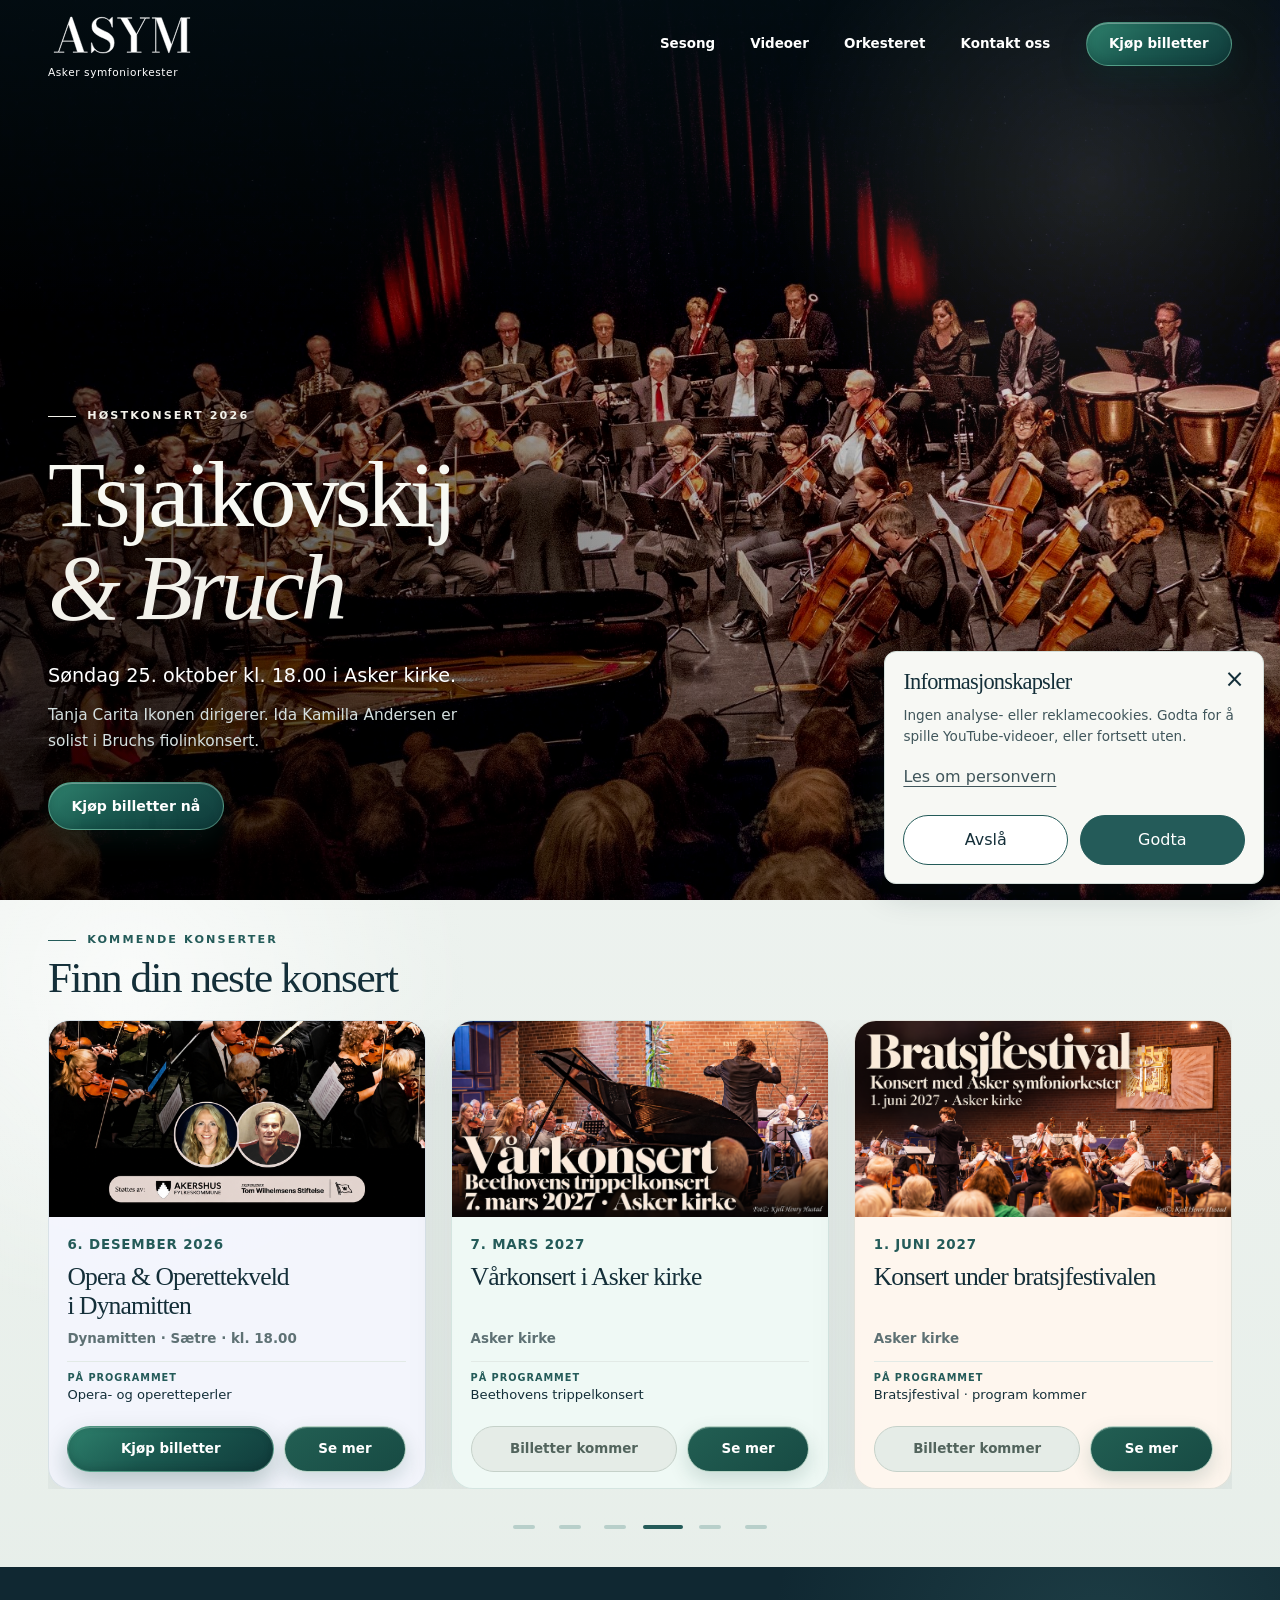
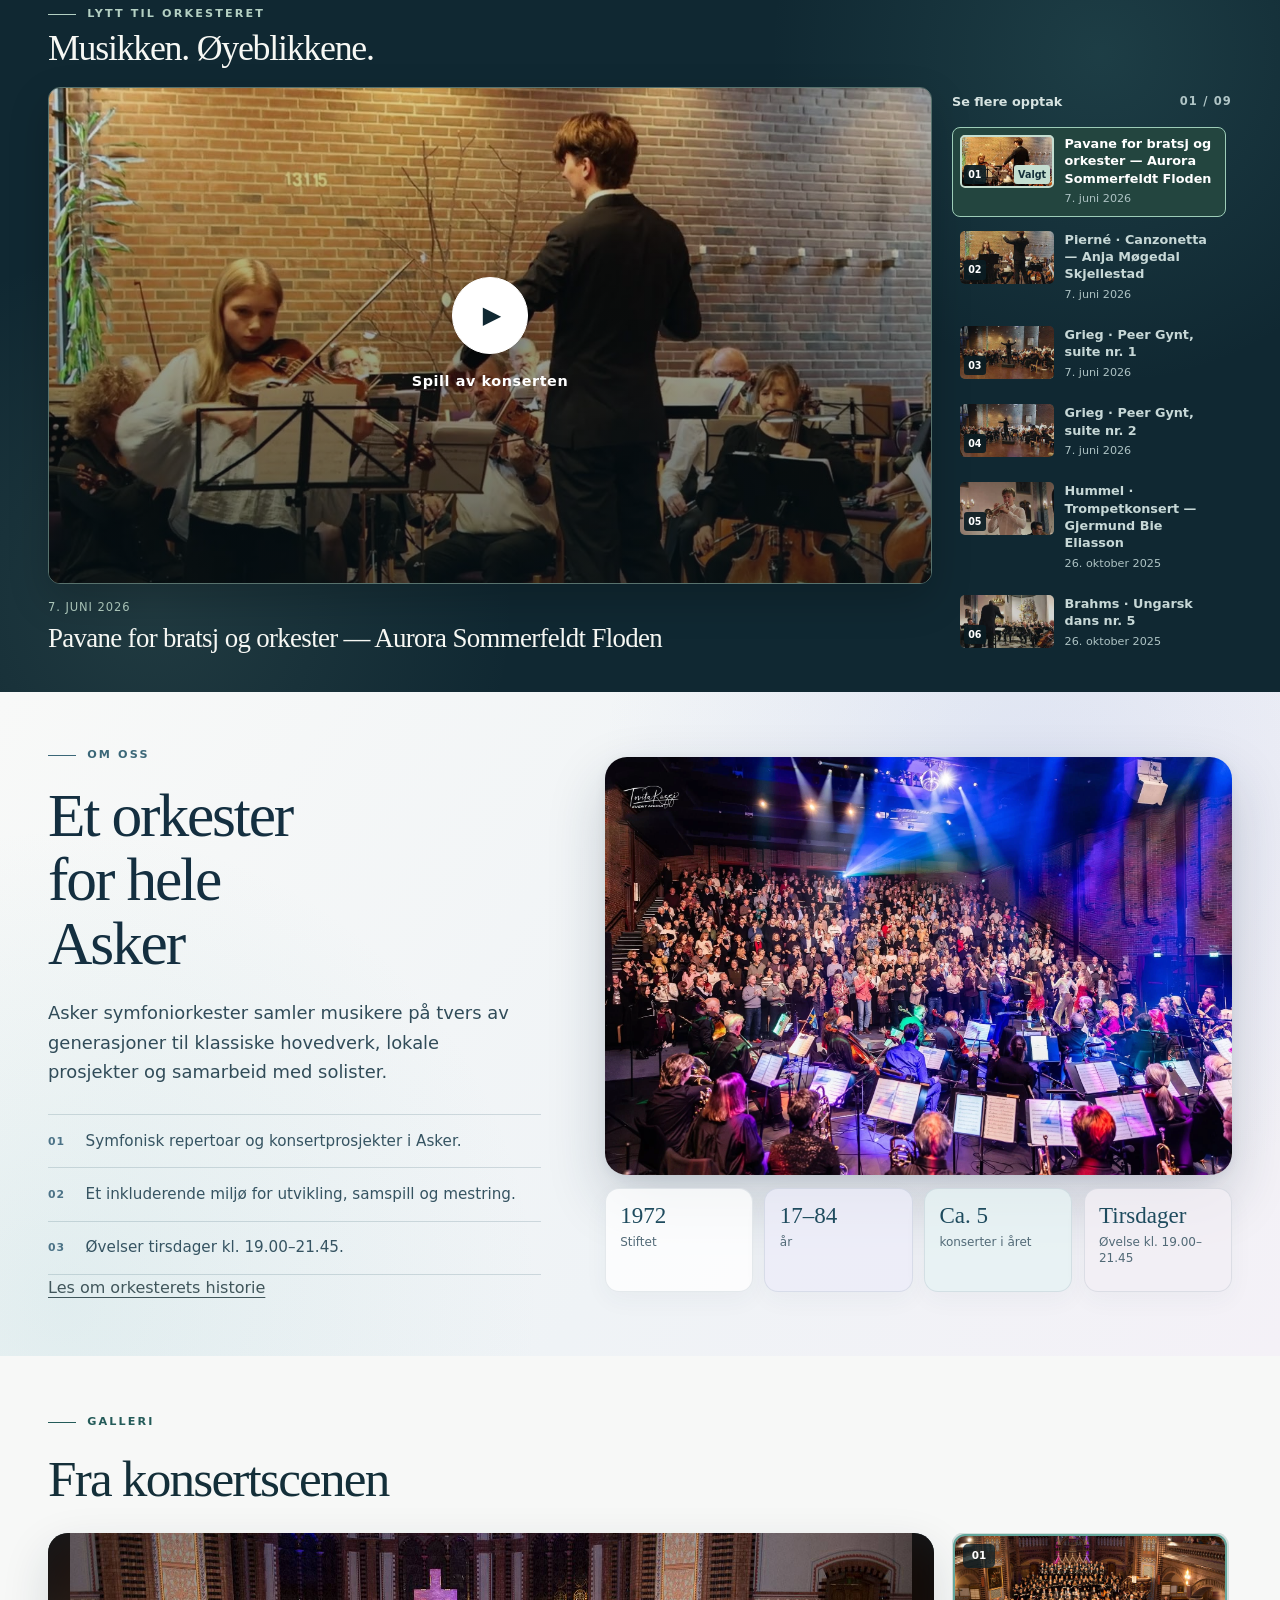
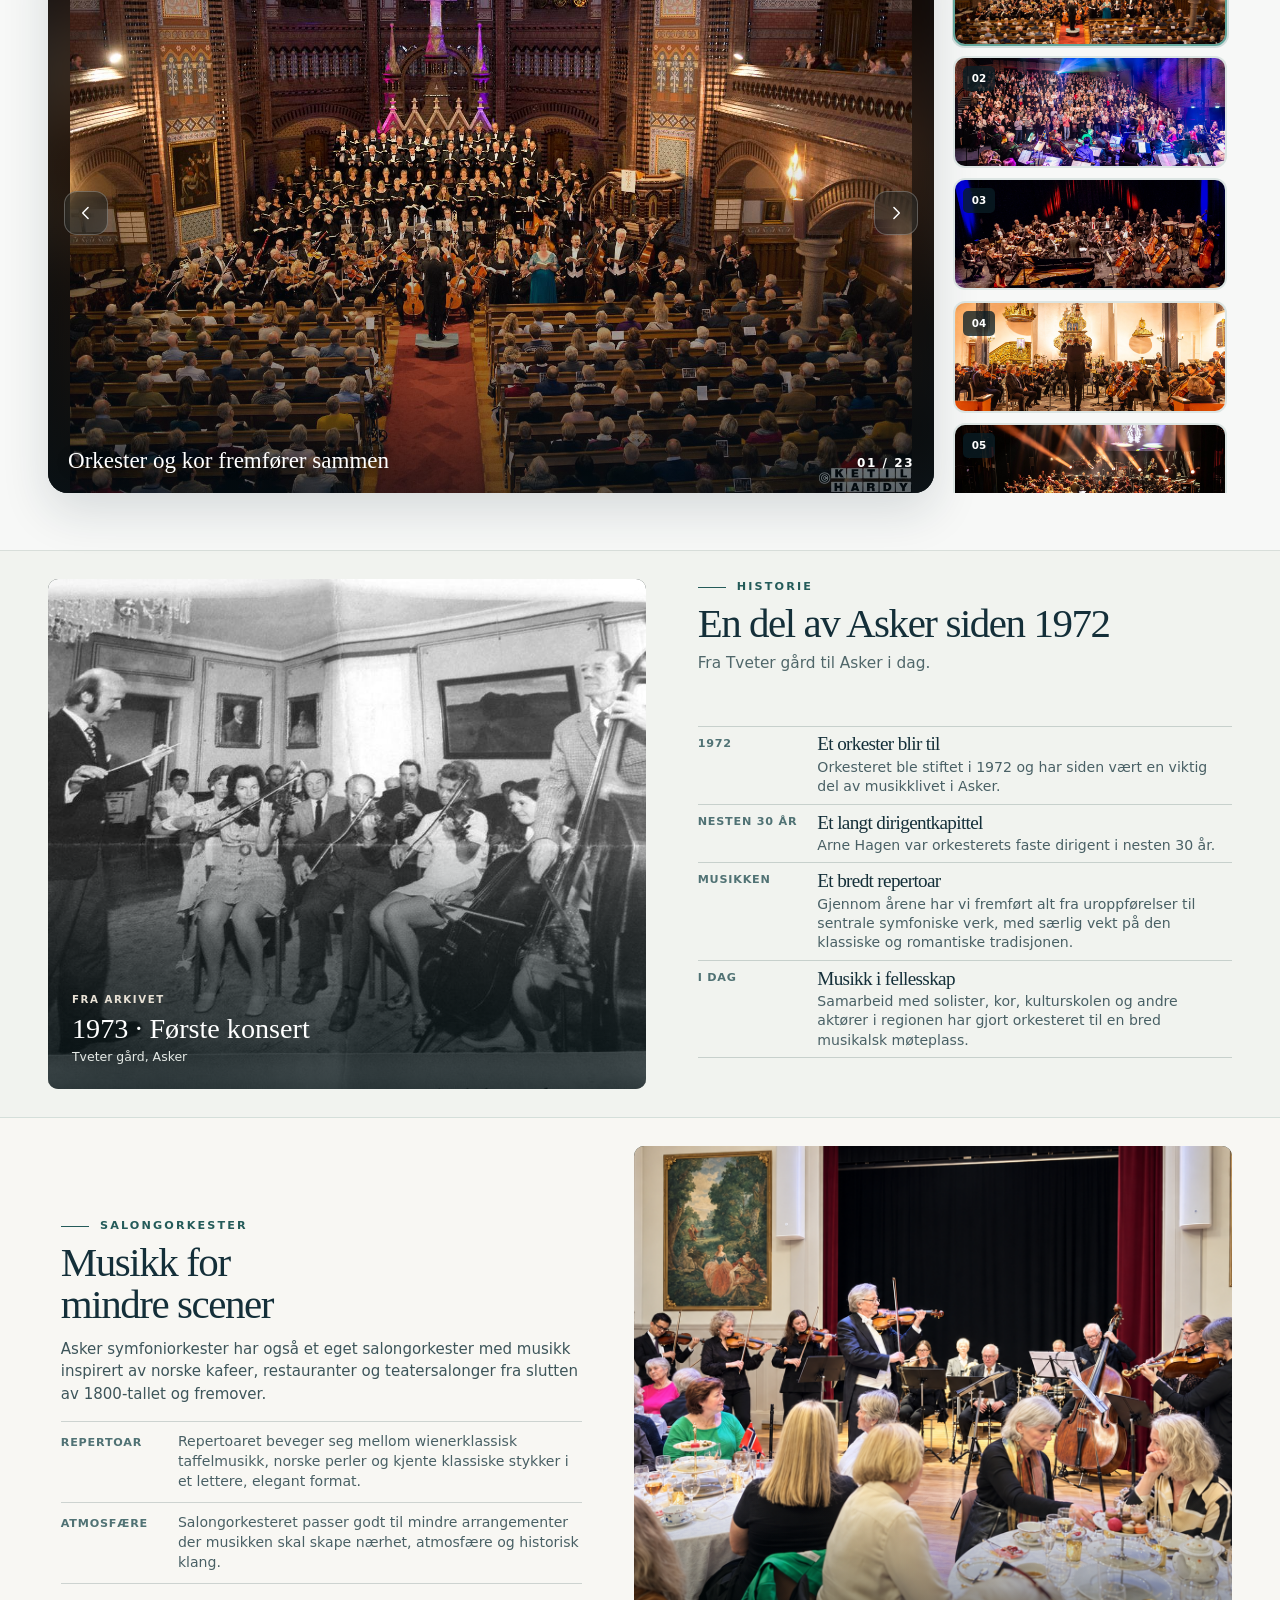
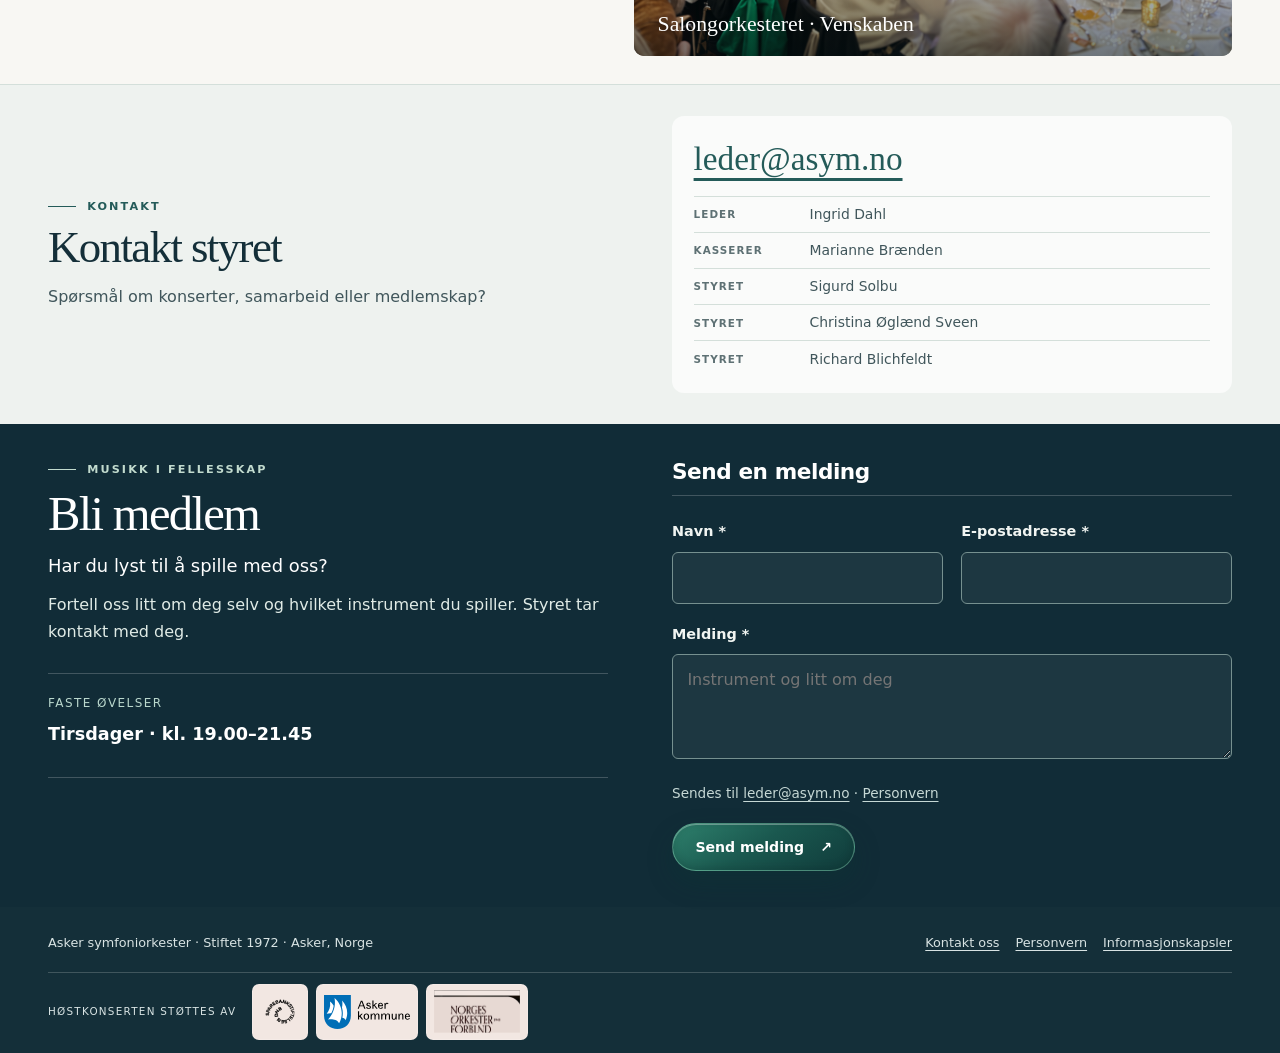
==== commit b415b15e: "Credit confirmed soloists in recording titles" ====
--- a/index.html
+++ b/index.html
@@ -276,7 +276,7 @@
         <div class="video-layout">
           <div class="video-player-column">
         <div class="video-stage" id="video-stage">
-          <a class="video-launch" href="https://www.youtube.com/watch?v=FYXpNnOqgFY" target="_blank" rel="noopener" aria-label="Spill av Pavane for bratsj og orkester">
+          <a class="video-launch" href="https://www.youtube.com/watch?v=FYXpNnOqgFY" target="_blank" rel="noopener" aria-label="Spill av Pavane for bratsj og orkester — Aurora Sommerfeldt Floden">
             <img src="images/video-previews/FYXpNnOqgFY.jpg" width="1280" height="720" alt="" loading="lazy" decoding="async">
             <span class="video-play-icon" aria-hidden="true">▶</span>
             <span class="video-launch-label">Spill av konserten</span>
@@ -285,7 +285,7 @@
         <div class="video-now">
           <div class="video-caption" aria-live="polite" aria-atomic="true">
             <p class="video-current-date">7. juni 2026</p>
-            <h3 class="video-current-title">Pavane for bratsj og orkester</h3>
+            <h3 class="video-current-title">Pavane for bratsj og orkester — Aurora Sommerfeldt Floden</h3>
           </div>
         </div>
           </div>
@@ -294,14 +294,14 @@
           <p>Se flere opptak <span class="video-counter" aria-live="polite">01 / 09</span></p>
         </div>
         <div class="video-rail" id="video-rail" aria-label="Velg et konsertopptak">
-            <a class="video-choice is-selected" href="https://www.youtube.com/watch?v=FYXpNnOqgFY" target="_blank" rel="noopener" data-video-id="FYXpNnOqgFY" data-video-title="Pavane for bratsj og orkester" data-video-date="7. juni 2026" data-video-preview="images/video-previews/FYXpNnOqgFY.jpg" aria-label="Velg video 1: Pavane for bratsj og orkester" aria-current="true">
+            <a class="video-choice is-selected" href="https://www.youtube.com/watch?v=FYXpNnOqgFY" target="_blank" rel="noopener" data-video-id="FYXpNnOqgFY" data-video-title="Pavane for bratsj og orkester — Aurora Sommerfeldt Floden" data-video-date="7. juni 2026" data-video-preview="images/video-previews/FYXpNnOqgFY.jpg" aria-label="Velg video 1: Pavane for bratsj og orkester — Aurora Sommerfeldt Floden" aria-current="true">
               <span class="video-thumb"><img src="images/video-thumbnails/FYXpNnOqgFY.jpg" width="320" height="180" alt="" loading="lazy"><span class="video-number" aria-hidden="true">01</span><span class="video-selected-label" aria-hidden="true">Valgt</span></span>
-              <span class="video-choice-title">Pavane for bratsj og orkester</span>
+              <span class="video-choice-title">Pavane for bratsj og orkester — Aurora Sommerfeldt Floden</span>
               <span class="video-choice-date">7. juni 2026</span>
             </a>
-            <a class="video-choice" href="https://www.youtube.com/watch?v=wpGN8_MHE5k" target="_blank" rel="noopener" data-video-id="wpGN8_MHE5k" data-video-title="Pierné · Canzonetta" data-video-date="7. juni 2026" data-video-preview="images/video-previews/wpGN8_MHE5k.jpg" aria-label="Velg video 2: Pierné · Canzonetta" aria-current="false">
+            <a class="video-choice" href="https://www.youtube.com/watch?v=wpGN8_MHE5k" target="_blank" rel="noopener" data-video-id="wpGN8_MHE5k" data-video-title="Pierné · Canzonetta — Anja Møgedal Skjellestad" data-video-date="7. juni 2026" data-video-preview="images/video-previews/wpGN8_MHE5k.jpg" aria-label="Velg video 2: Pierné · Canzonetta — Anja Møgedal Skjellestad" aria-current="false">
               <span class="video-thumb"><img src="images/video-thumbnails/wpGN8_MHE5k.jpg" width="320" height="180" alt="" loading="lazy"><span class="video-number" aria-hidden="true">02</span><span class="video-selected-label" aria-hidden="true">Valgt</span></span>
-              <span class="video-choice-title">Pierné · Canzonetta</span>
+              <span class="video-choice-title">Pierné · Canzonetta — Anja Møgedal Skjellestad</span>
               <span class="video-choice-date">7. juni 2026</span>
             </a>
             <a class="video-choice" href="https://www.youtube.com/watch?v=9p1ZSEAKiZI" target="_blank" rel="noopener" data-video-id="9p1ZSEAKiZI" data-video-title="Grieg · Peer Gynt, suite nr. 1" data-video-date="7. juni 2026" data-video-preview="images/video-previews/9p1ZSEAKiZI.jpg" aria-label="Velg video 3: Grieg · Peer Gynt, suite nr. 1" aria-current="false">
@@ -314,9 +314,9 @@
               <span class="video-choice-title">Grieg · Peer Gynt, suite nr. 2</span>
               <span class="video-choice-date">7. juni 2026</span>
             </a>
-            <a class="video-choice" href="https://www.youtube.com/watch?v=H15EEgzzeFc" target="_blank" rel="noopener" data-video-id="H15EEgzzeFc" data-video-title="Hummel · Trompetkonsert" data-video-date="26. oktober 2025" data-video-preview="images/video-previews/H15EEgzzeFc.jpg" aria-label="Velg video 5: Hummel · Trompetkonsert" aria-current="false">
+            <a class="video-choice" href="https://www.youtube.com/watch?v=H15EEgzzeFc" target="_blank" rel="noopener" data-video-id="H15EEgzzeFc" data-video-title="Hummel · Trompetkonsert — Gjermund Bie Eliasson" data-video-date="26. oktober 2025" data-video-preview="images/video-previews/H15EEgzzeFc.jpg" aria-label="Velg video 5: Hummel · Trompetkonsert — Gjermund Bie Eliasson" aria-current="false">
               <span class="video-thumb"><img src="images/video-thumbnails/H15EEgzzeFc.jpg" width="320" height="180" alt="" loading="lazy"><span class="video-number" aria-hidden="true">05</span><span class="video-selected-label" aria-hidden="true">Valgt</span></span>
-              <span class="video-choice-title">Hummel · Trompetkonsert</span>
+              <span class="video-choice-title">Hummel · Trompetkonsert — Gjermund Bie Eliasson</span>
               <span class="video-choice-date">26. oktober 2025</span>
             </a>
             <a class="video-choice" href="https://www.youtube.com/watch?v=3dWpDRrjYIo" target="_blank" rel="noopener" data-video-id="3dWpDRrjYIo" data-video-title="Brahms · Ungarsk dans nr. 5" data-video-date="26. oktober 2025" data-video-preview="images/video-previews/3dWpDRrjYIo.jpg" aria-label="Velg video 6: Brahms · Ungarsk dans nr. 5" aria-current="false">
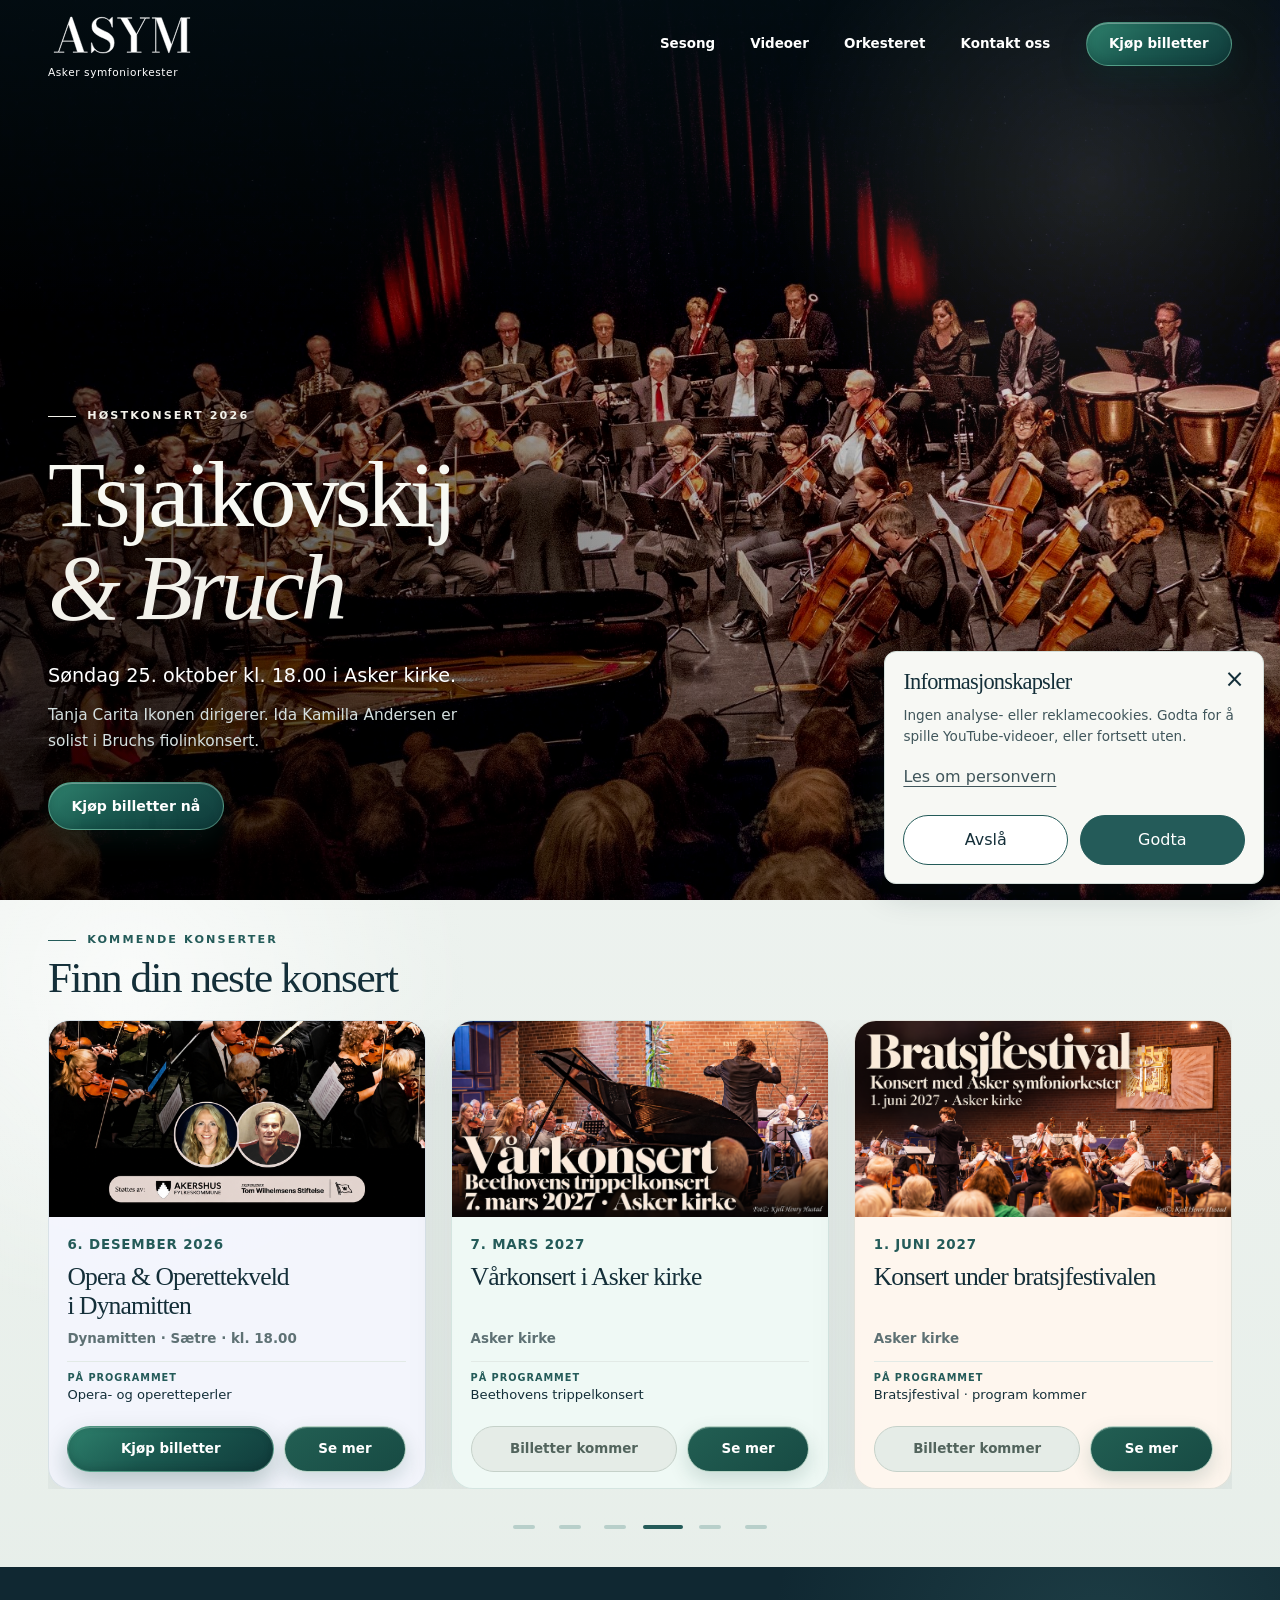
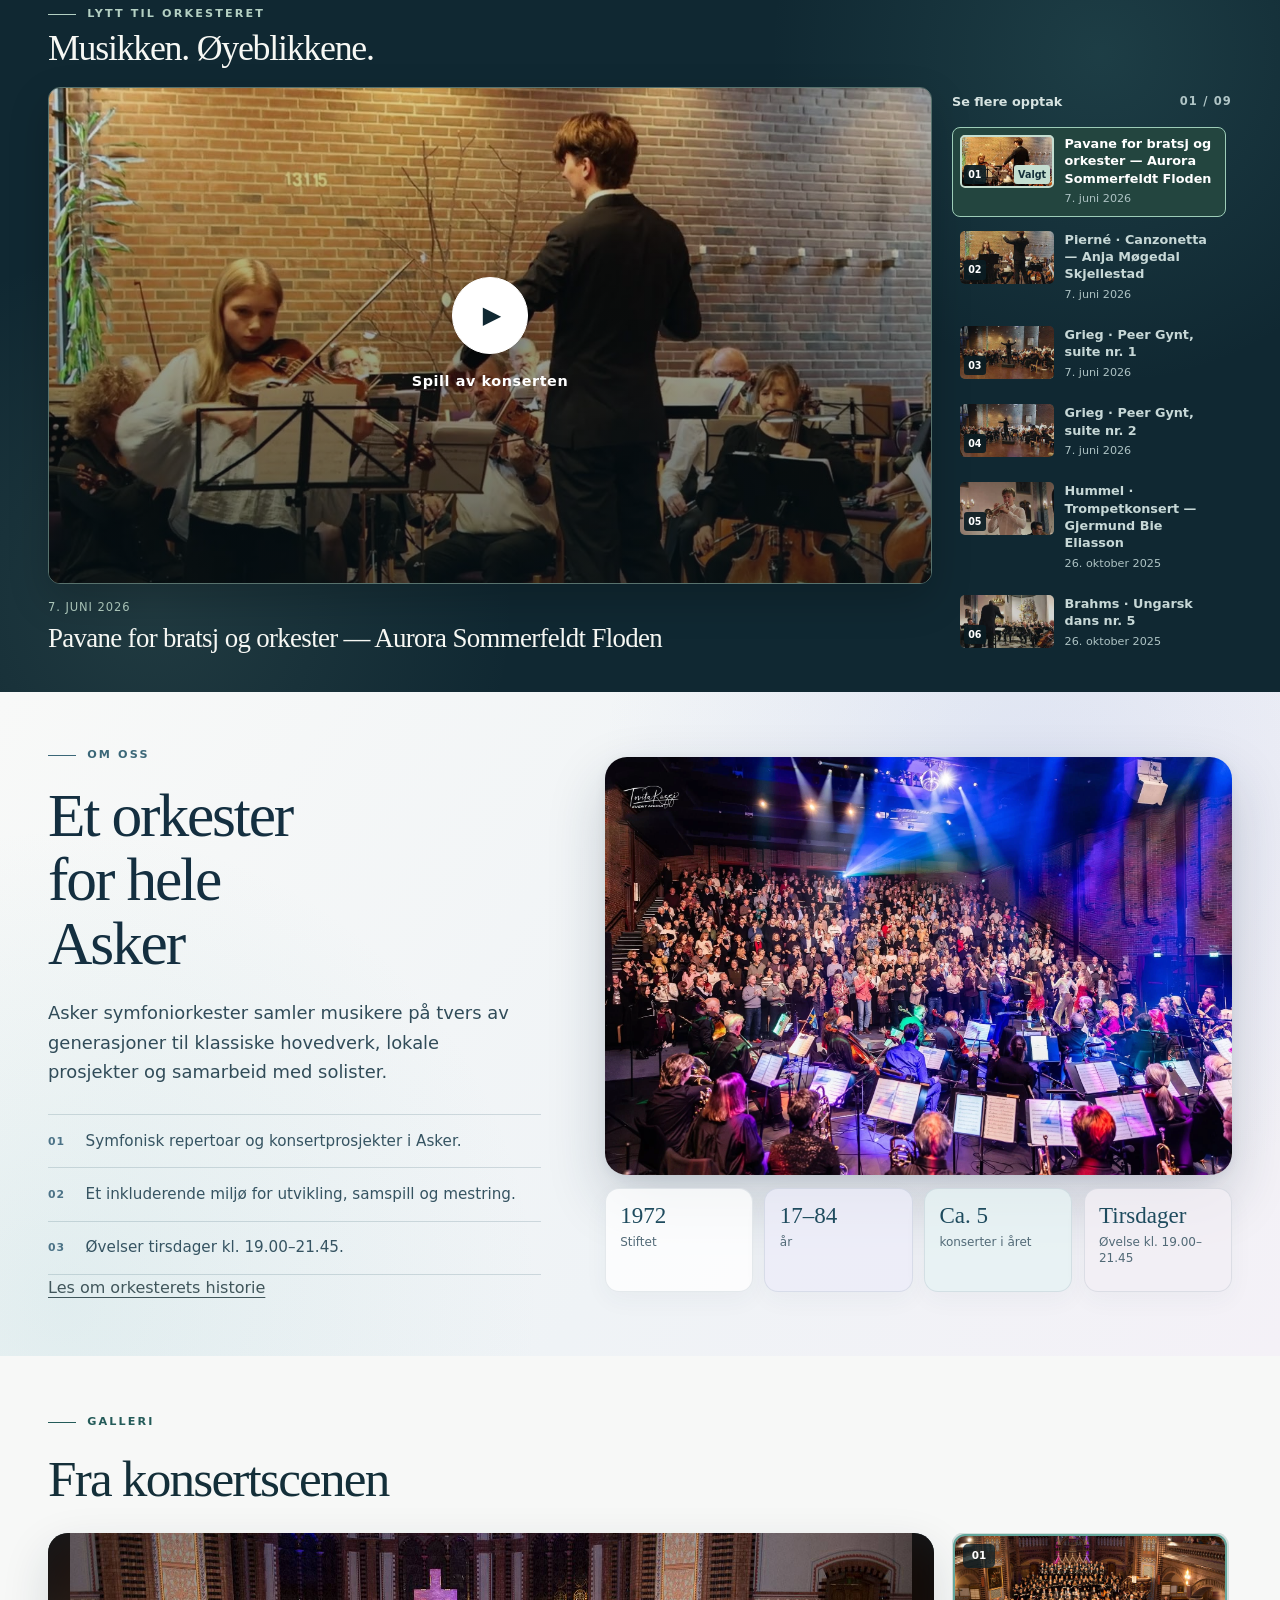
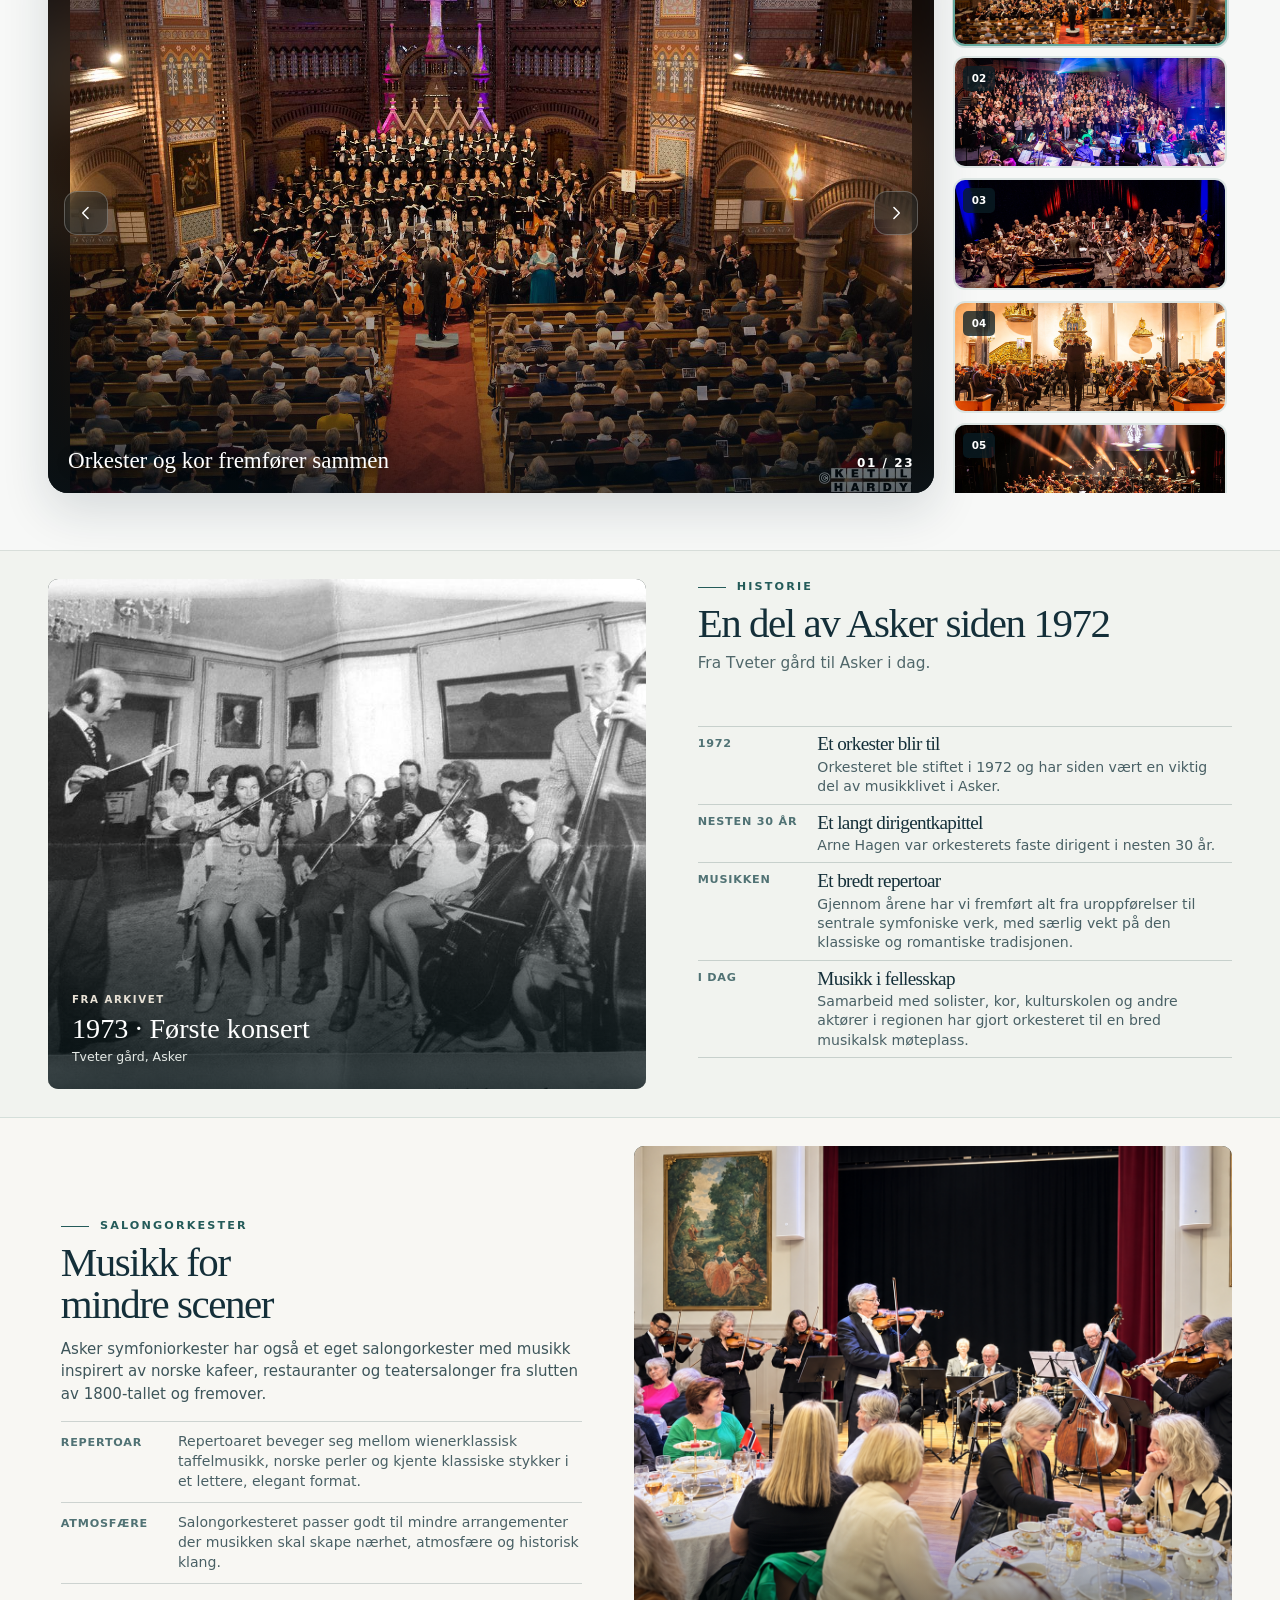
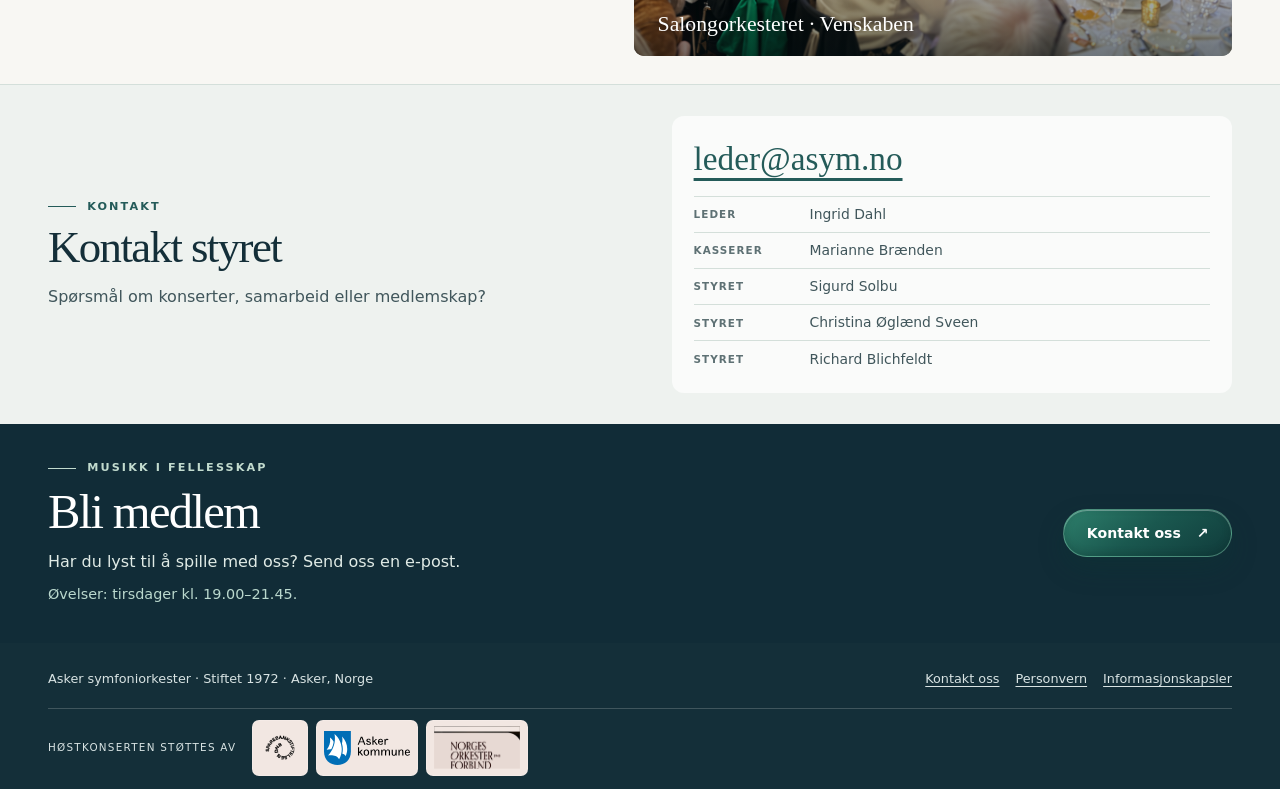
==== commit 7408b219: "Replace membership form with compact direct email contact" ====
--- a/index.html
+++ b/index.html
@@ -64,7 +64,7 @@
       ]
     }
   </script>
-  <link rel="stylesheet" href="styles.css?v=91">
+  <link rel="stylesheet" href="styles.css?v=92">
   <link rel="stylesheet" href="content-pages.css?v=2">
 </head>
 <body class="home-page">
@@ -469,25 +469,10 @@
         <div class="member-copy">
           <p class="eyebrow light">Musikk i fellesskap</p>
           <h2 id="member-title">Bli medlem</h2>
-          <p class="lead">Har du lyst til å spille med oss?</p>
-          <p>Fortell oss litt om deg selv og hvilket instrument du spiller. Styret tar kontakt med deg.</p>
-          <div class="member-rehearsal"><span>Faste øvelser</span><strong>Tirsdager · kl. 19.00–21.45</strong></div>
-        </div>
-        <form class="member-form" id="member-form" action="https://formsubmit.co/leder@asym.no" method="post">
-          <h3>Send en melding</h3>
-          <div class="member-fields">
-            <label for="member-name"><span>Navn <span aria-hidden="true">*</span></span><input id="member-name" name="Navn" autocomplete="name" maxlength="120" required></label>
-            <label for="member-email"><span>E-postadresse <span aria-hidden="true">*</span></span><input id="member-email" name="E-post" type="email" autocomplete="email" maxlength="254" required></label>
-            <label class="member-field-wide" for="member-message"><span>Melding <span aria-hidden="true">*</span></span><textarea id="member-message" name="Melding" rows="3" maxlength="3000" required placeholder="Instrument og litt om deg"></textarea></label>
-          </div>
-          <input type="hidden" name="_subject" value="Ny melding om medlemskap fra asym.no">
-          <input type="hidden" name="_template" value="basic">
-          <div class="form-honeypot" aria-hidden="true"><label>La feltet stå tomt<input name="_honey" tabindex="-1" autocomplete="off"></label></div>
-          <p class="member-form-note" id="member-form-note">Sendes til <a href="mailto:leder@asym.no">leder@asym.no</a> · <a href="personvern.html">Personvern</a></p>
-          <button class="button button-light" type="submit" aria-describedby="member-form-note">Send melding <span aria-hidden="true">↗</span></button>
-          <p class="member-form-status" role="status" aria-live="polite"></p>
-          <p class="member-form-alternative" hidden><a class="member-email-fallback" href="mailto:leder@asym.no">Send via e-post i stedet ↗</a></p>
-        </form>
+          <p>Har du lyst til å spille med oss? Send oss en e-post.</p>
+          <p class="member-rehearsal">Øvelser: tirsdager kl. 19.00–21.45.</p>
+        </div>
+        <a class="button button-light member-contact" href="mailto:leder@asym.no">Kontakt oss <span aria-hidden="true">↗</span></a>
       </div>
     </section>
   </main>
@@ -520,6 +505,6 @@
   </aside>
 
   <script src="cookies.js?v=3" defer></script>
-  <script src="script.js?v=51" defer></script>
+  <script src="script.js?v=52" defer></script>
 </body>
 </html>
--- a/styles.css
+++ b/styles.css
@@ -24,40 +24,21 @@
 .cookie-actions button { flex: 1; min-height: 48px; padding: .65rem 1.25rem; border: 1px solid var(--fjord); border-radius: 999px; background: white; color: var(--ink); cursor: pointer; }
 .cookie-actions button[data-cookie-choice="accept"] { background: var(--fjord); color: white; }
 .cookie-preferences { min-height: 44px; padding: 0; border: 0; background: transparent; color: inherit; font: inherit; text-decoration: underline; text-underline-offset: .25em; cursor: pointer; }
-/* Membership stays on the main page, with a readable invitation and a single form. */
-#bli-medlem { background: #112c37; padding-block: clamp(3rem, 6vw, 5.5rem); }
-#bli-medlem .member-panel { display: grid; grid-template-columns: minmax(0, 1fr) minmax(0, 1fr); align-items: start; gap: clamp(2rem, 5vw, 4.5rem); }
-.member-copy p { max-width: 58ch; line-height: 1.7; }
-.member-rehearsal { margin-block: 1.75rem; padding-block: 1.25rem; border-block: 1px solid #ffffff33; }
-.member-rehearsal > span { display: block; margin-bottom: .35rem; color: #bad8cd; font-size: .75rem; letter-spacing: .12em; text-transform: uppercase; }
-.member-rehearsal strong { display: block; margin-bottom: .5rem; color: white; font-size: 1.1rem; }
-.member-form h3 { margin-bottom: .7rem; color: white; font-family: 'Segoe UI', system-ui, sans-serif; font-size: 1.35rem; font-weight: 600; letter-spacing: -.02em; }
-.member-form > p { font-size: .95rem; }
-.member-fields { display: grid; grid-template-columns: repeat(2, minmax(0, 1fr)); gap: 1.15rem; padding-block: 1.5rem; border-top: 1px solid #ffffff33; }
-.member-fields label { display: grid; gap: .5rem; min-width: 0; color: #f1f5f2; font-size: .9rem; font-weight: 600; }
-.member-field-wide { grid-column: 1 / -1; }
-.member-fields input, .member-fields textarea { width: 100%; min-width: 0; min-height: 48px; padding: .75rem .9rem; border: 1px solid #76908f; border-radius: 6px; background: #ffffff0d; color: white; font: inherit; font-size: 1rem; font-weight: 400; }
-.member-fields textarea { resize: vertical; }
-.member-fields input::placeholder { color: #b4c6c7; opacity: 1; }
-.member-fields input:focus-visible, .member-fields textarea:focus-visible { outline: 3px solid #b4d9cb; outline-offset: 3px; }
-.member-form .member-form-note, .member-form .member-form-alternative { color: #c6d8d5; font-size: .85rem; line-height: 1.6; }
-.member-form-alternative { margin-top: 1rem; }
-.form-honeypot { position: absolute; width: 1px; height: 1px; overflow: hidden; clip-path: inset(50%); }
-.member-form-status { margin: .8rem 0 0; color: #e6f2ec; font-size: .9rem; }
-.member-form-status:empty { display: none; }
-.member-form button:disabled { opacity: .7; cursor: wait; }
+/* A compact invitation with direct email contact. */
+#bli-medlem { background: #112c37; padding-block: clamp(2rem, 4vw, 3rem); }
+#bli-medlem .member-panel { display: grid; grid-template-columns: minmax(0, 1fr) auto; align-items: center; gap: 1.5rem 3rem; }
+.member-copy h2 { margin-bottom: .65rem; font-size: clamp(2rem, 4vw, 3rem); }
+.member-copy p { max-width: 58ch; margin-bottom: .5rem; }
+.member-copy .member-rehearsal { margin-bottom: 0; color: #bad8cd; font-size: .9rem; }
+.member-contact { justify-self: start; }
+@media (max-width: 760px) {
+  #bli-medlem .member-panel { grid-template-columns: minmax(0, 1fr); gap: 1.25rem; }
+}
 .privacy-dialog { width: min(760px, calc(100% - 2rem)); max-height: calc(100dvh - 2rem); padding: clamp(1.25rem, 4vw, 2.5rem); border: 1px solid var(--line); border-radius: 16px; background: var(--paper); color: var(--text); }
 .privacy-dialog::backdrop { background: #142f3977; }
 .privacy-dialog h1 { margin-bottom: 1.5rem; padding-right: 2.5rem; font-size: clamp(2rem, 5vw, 3rem); }
 .privacy-dialog h2 { margin-block: 1.5rem .75rem; font-size: 1.5rem; }
 .privacy-dialog-close { position: sticky; top: 0; display: block; margin-left: auto; width: 44px; height: 44px; border: 1px solid var(--line); border-radius: 8px; background: var(--paper); color: var(--ink); font-size: 1.5rem; cursor: pointer; }
-@media (max-width: 760px) {
-  #bli-medlem .member-panel { grid-template-columns: minmax(0, 1fr); gap: 2.5rem; }
-}
-@media (max-width: 480px) {
-  .member-fields { grid-template-columns: minmax(0, 1fr); }
-  .member-form > .button { width: 100%; }
-}
 * { box-sizing: border-box; }
 html { scroll-behavior: smooth; scroll-padding-top: 100px; background: var(--paper); }
 body { margin: 0; color: var(--text); background: var(--paper); font-family: 'Segoe UI', system-ui, sans-serif; font-size: 1rem; line-height: 1.65; -webkit-font-smoothing: antialiased; }
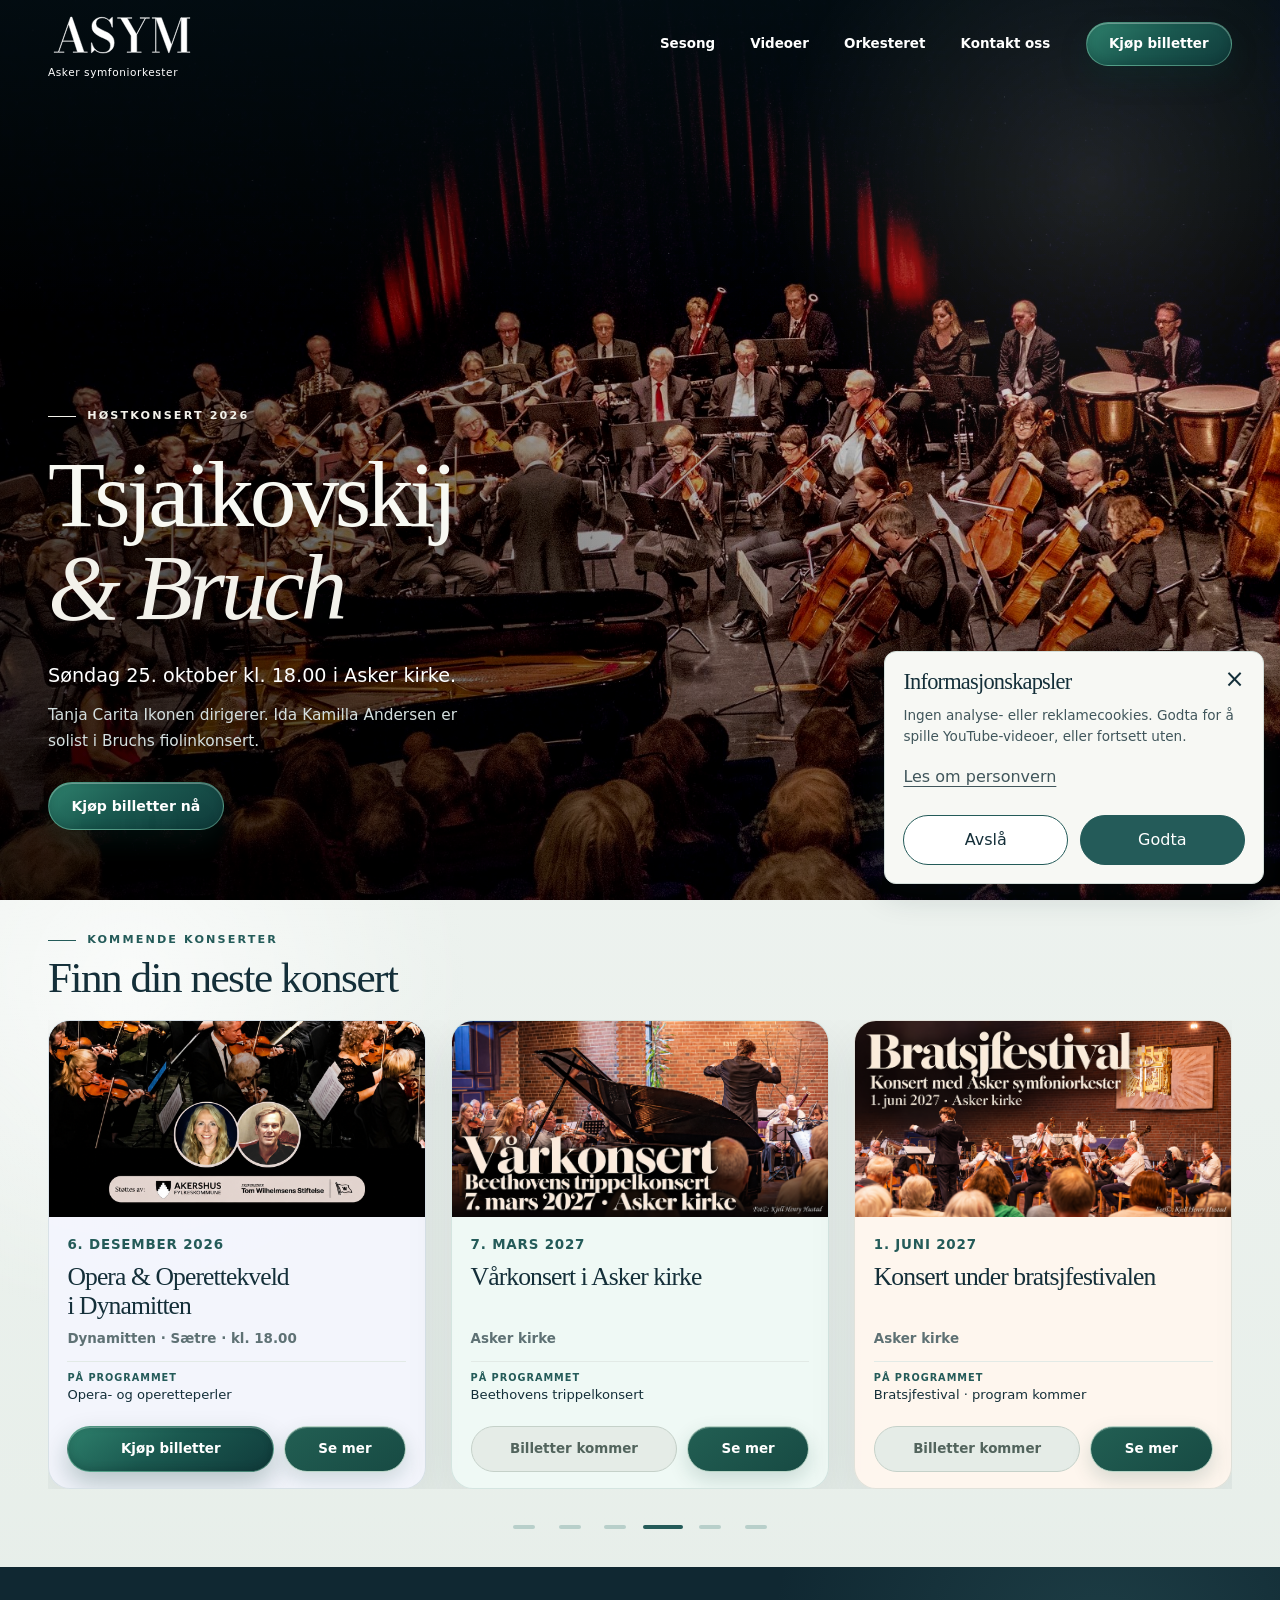
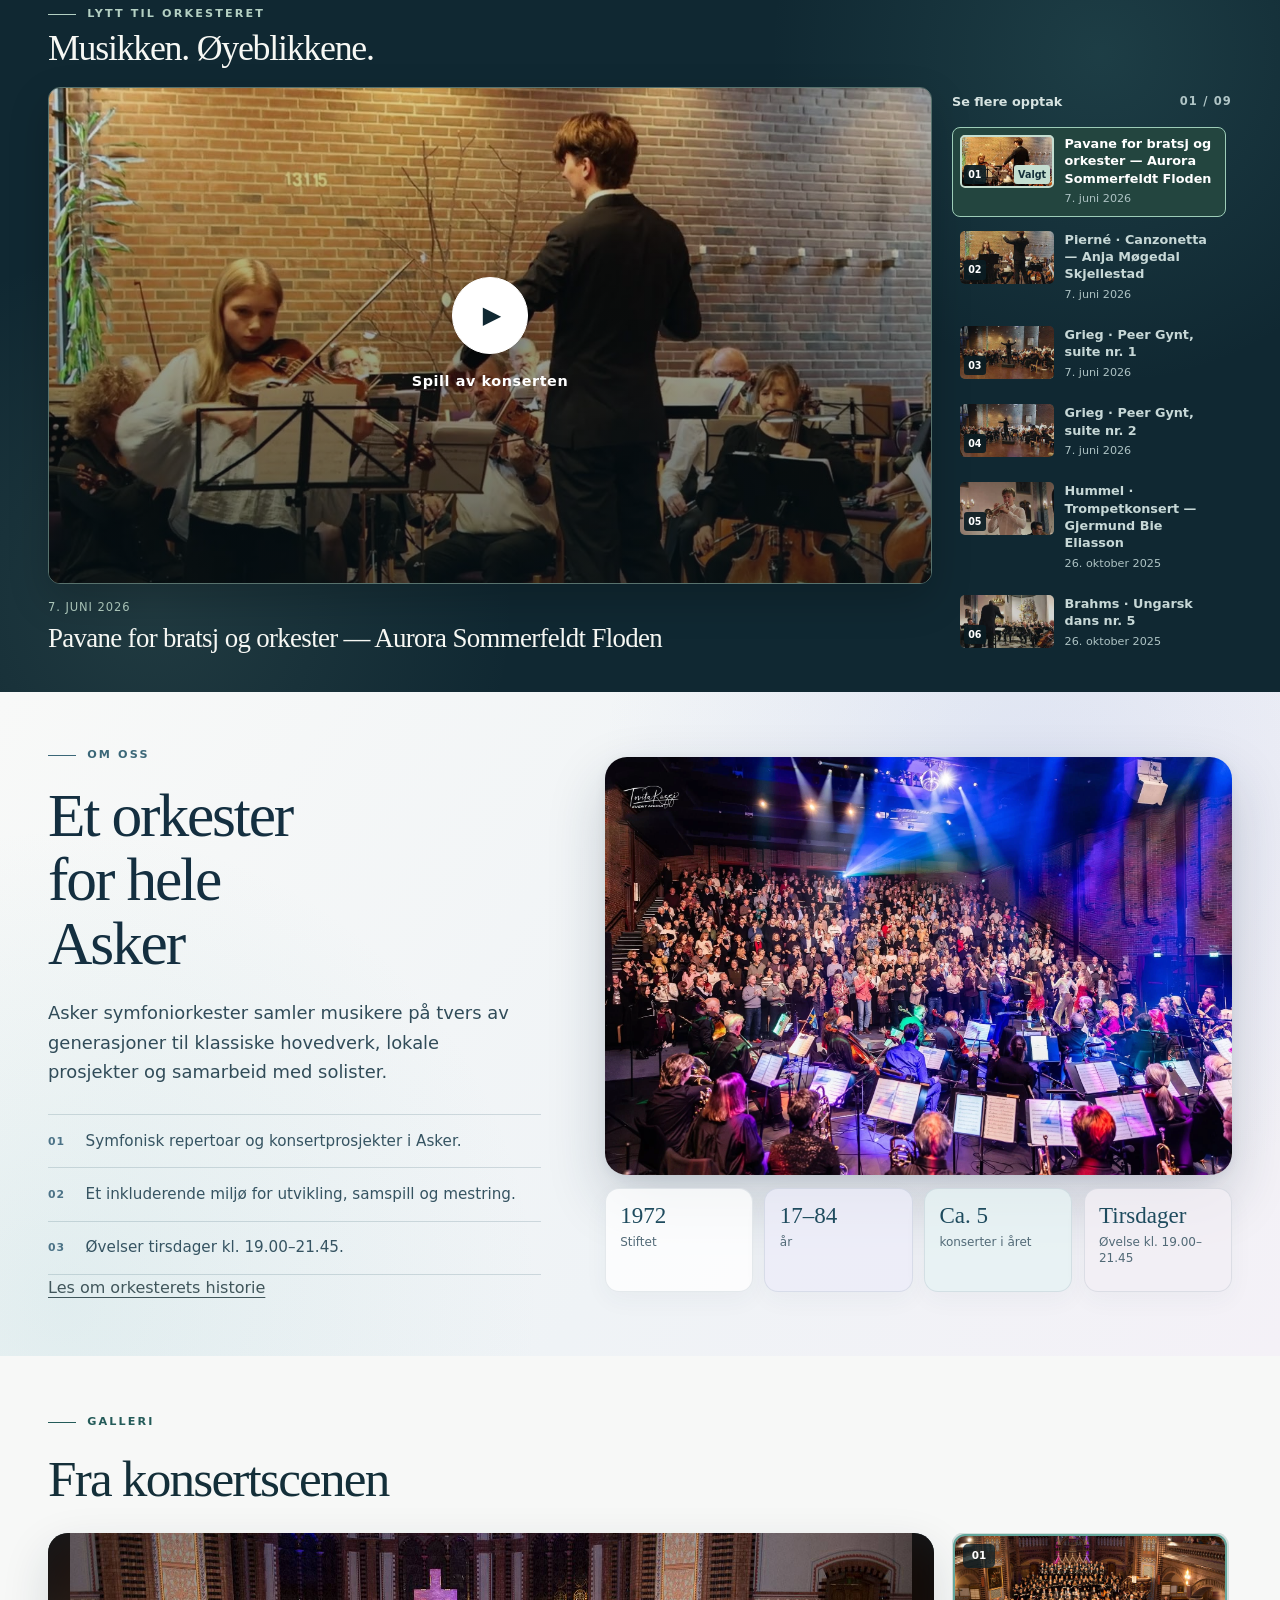
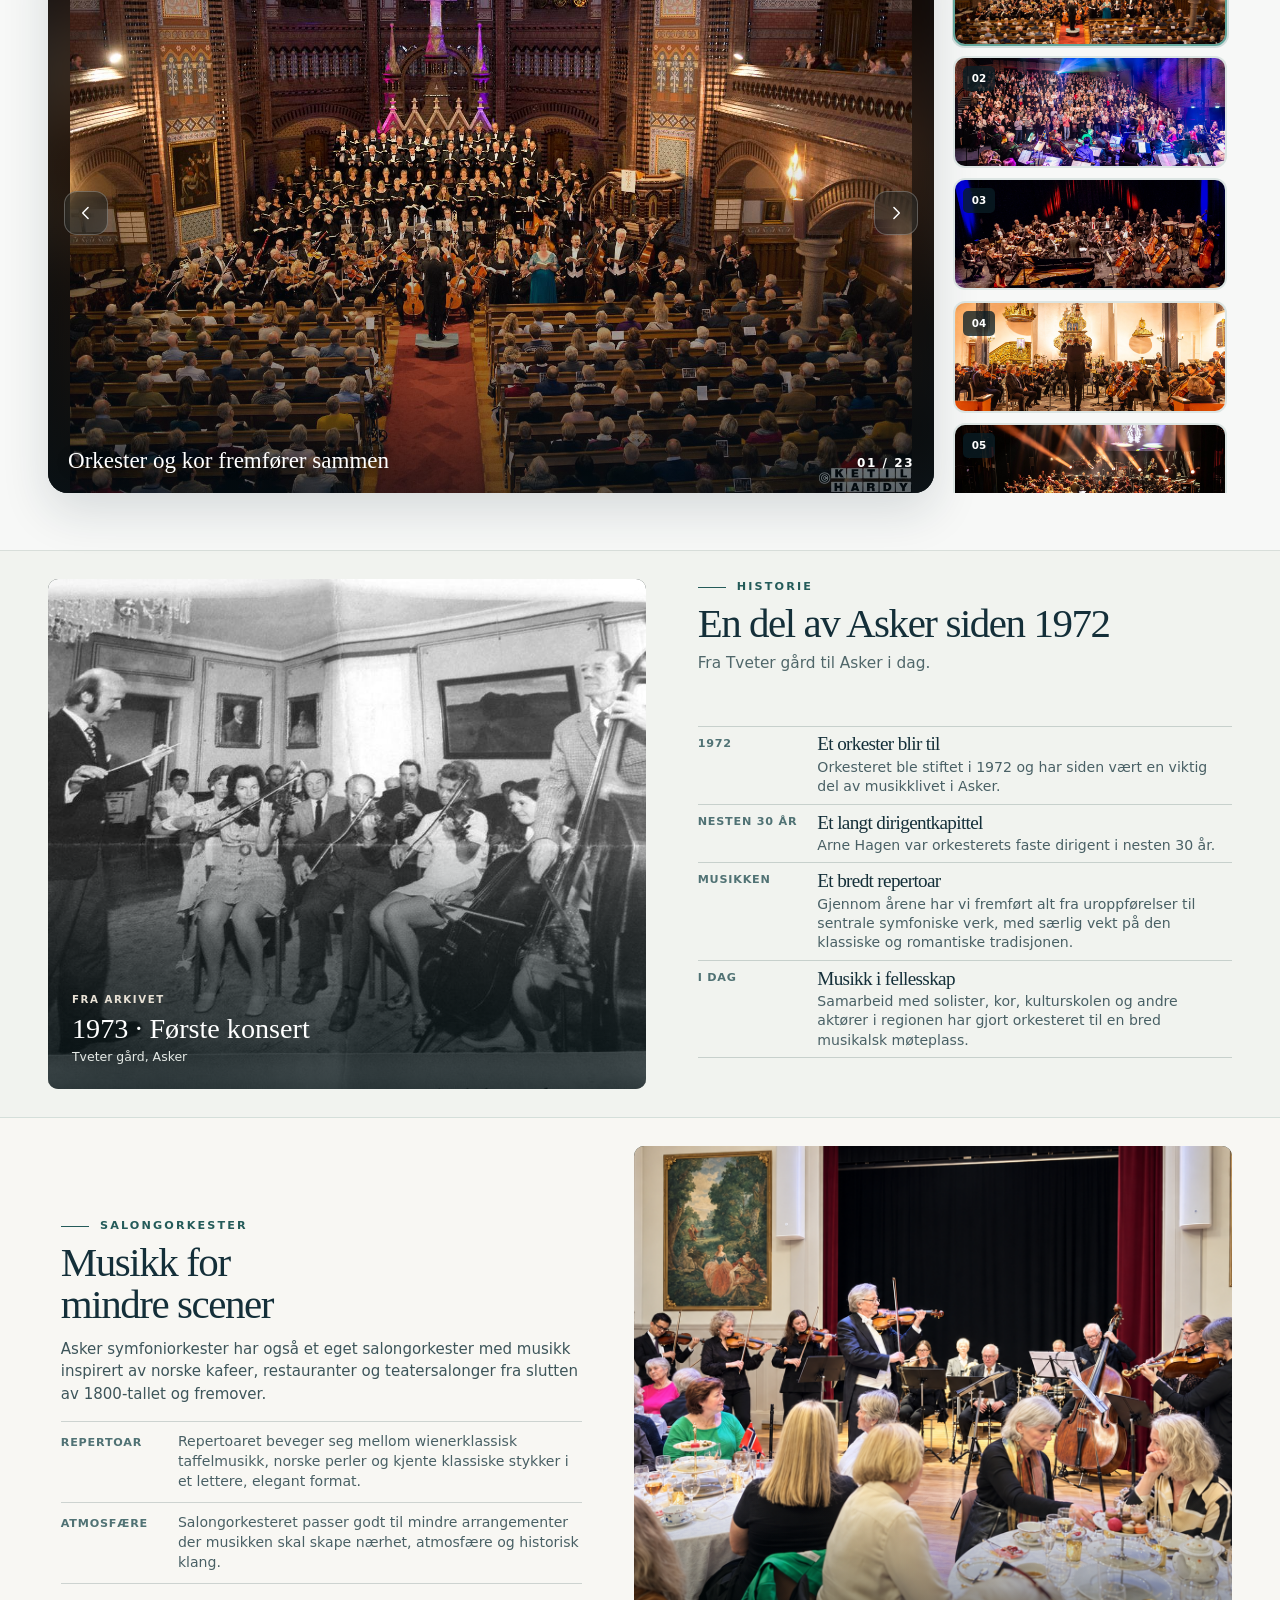
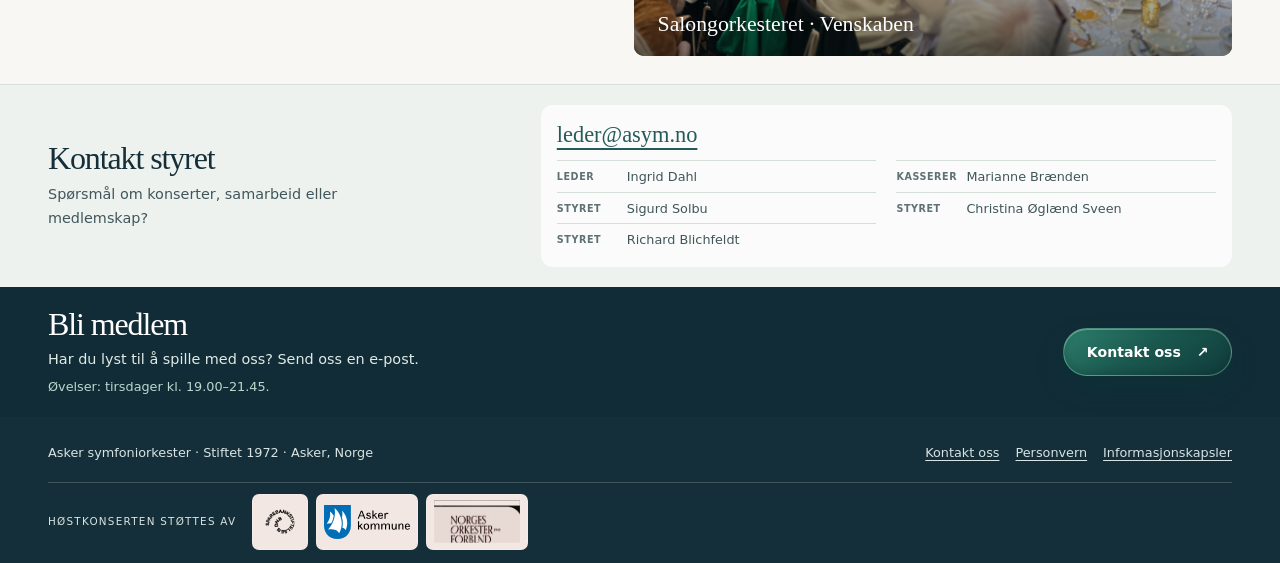
==== commit 78b454ad: "Compact contact details and membership invitation" ====
--- a/index.html
+++ b/index.html
@@ -64,7 +64,7 @@
       ]
     }
   </script>
-  <link rel="stylesheet" href="styles.css?v=92">
+  <link rel="stylesheet" href="styles.css?v=93">
   <link rel="stylesheet" href="content-pages.css?v=2">
 </head>
 <body class="home-page">
@@ -447,7 +447,6 @@
     <section class="section contact-section" id="kontakt" aria-labelledby="contact-title">
       <div class="container two-column align-start">
         <div>
-          <p class="eyebrow">Kontakt</p>
           <h2 id="contact-title">Kontakt styret</h2>
           <p>Spørsmål om konserter, samarbeid eller medlemskap?</p>
         </div>
@@ -467,7 +466,6 @@
     <section class="section section-dark" id="bli-medlem" aria-labelledby="member-title">
       <div class="container member-panel">
         <div class="member-copy">
-          <p class="eyebrow light">Musikk i fellesskap</p>
           <h2 id="member-title">Bli medlem</h2>
           <p>Har du lyst til å spille med oss? Send oss en e-post.</p>
           <p class="member-rehearsal">Øvelser: tirsdager kl. 19.00–21.45.</p>
--- a/styles.css
+++ b/styles.css
@@ -1033,22 +1033,27 @@
 }
 
 /* Keep practical contact details compact before the final invitation to join. */
-#kontakt { padding-block: clamp(1.75rem, 3.5svh, 2.5rem); border-top: 1px solid var(--line); background: #eef2ef; }
-#kontakt .two-column { align-items: center; gap: clamp(2rem, 5vw, 5rem); }
-#kontakt .eyebrow { margin-bottom: .5rem; }
-#kontakt h2 { margin-bottom: .7rem; font-size: clamp(2.4rem, 3.5vw, 3.25rem); }
-#kontakt p { margin-bottom: 0; }
-#kontakt .contact-card { padding: 1rem 1.35rem; background: rgba(255, 255, 255, .7); }
-#kontakt .contact-email { margin-bottom: .55rem; font-size: clamp(1.65rem, 2.6vw, 2.2rem); }
-#kontakt .contact-list { gap: 0; }
-#kontakt .contact-list > span { padding-block: .38rem; }
-#bli-medlem { padding-block: clamp(2rem, 4svh, 3rem); }
-#bli-medlem .eyebrow { margin-bottom: .55rem; }
-#bli-medlem h2 { margin-bottom: .6rem; font-size: clamp(2.3rem, 3.8vw, 3.45rem); }
-#bli-medlem .lead { margin-bottom: .6rem; }
+#kontakt { padding-block: 1.25rem; border-top: 1px solid var(--line); background: #eef2ef; }
+#kontakt .two-column { grid-template-columns: minmax(0, .8fr) minmax(0, 1.2fr); align-items: center; gap: 2rem; }
+#kontakt h2 { margin-bottom: .4rem; font-size: clamp(1.65rem, 2.5vw, 2rem); }
+#kontakt p { max-width: 42ch; margin-bottom: 0; font-size: .9rem; }
+#kontakt .contact-card { padding: .75rem 1rem; background: rgba(255, 255, 255, .7); }
+#kontakt .contact-email { margin-bottom: .4rem; font-size: 1.4rem; }
+#kontakt .contact-list { grid-template-columns: repeat(2, minmax(0, 1fr)); gap: 0 1.25rem; }
+#kontakt .contact-list > span { grid-template-columns: 62px minmax(0, 1fr); gap: .5rem; padding-block: .3rem; font-size: .8rem; }
+#kontakt .contact-list strong { font-size: .6rem; letter-spacing: .06em; }
+#bli-medlem { padding-block: 1.25rem; }
+#bli-medlem h2 { margin-bottom: .35rem; font-size: clamp(1.65rem, 2.5vw, 2rem); }
+#bli-medlem .member-copy p { margin-bottom: .25rem; font-size: .9rem; }
+#bli-medlem .member-copy .member-rehearsal { margin-bottom: 0; font-size: .8rem; }
 @media (max-width: 760px) {
-  #kontakt .two-column { gap: 1.5rem; }
-  #bli-medlem .member-panel { gap: 1.25rem; }
+  #kontakt .two-column { grid-template-columns: minmax(0, 1fr); gap: .85rem; }
+  #bli-medlem .member-panel { gap: .85rem; }
+}
+@media (max-width: 600px) {
+  #kontakt .contact-card { padding: 0; background: transparent; }
+  #kontakt .contact-list { grid-template-columns: minmax(0, 1fr); }
+  #kontakt .contact-list > span { grid-template-columns: 75px minmax(0, 1fr); }
 }
 
 /* Tablet widths have room for editorial spreads, but not for desktop type sizes. */
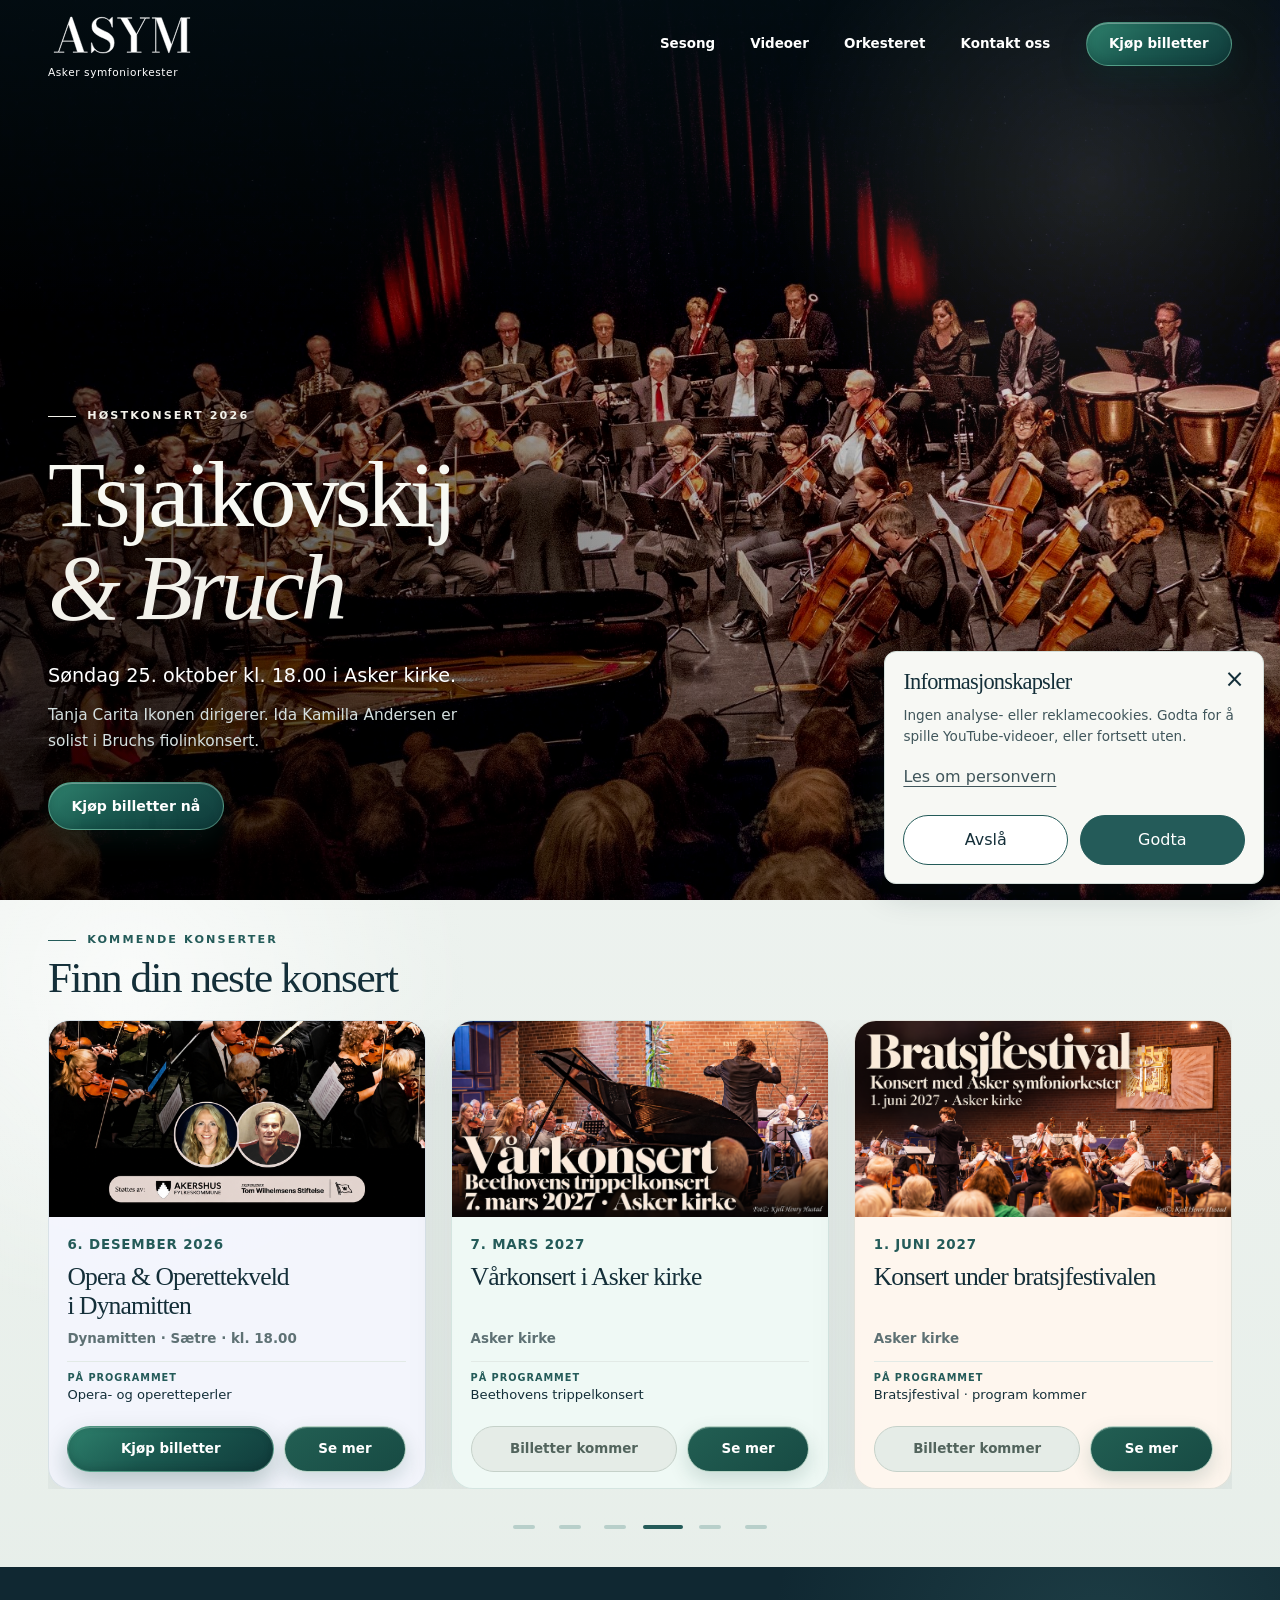
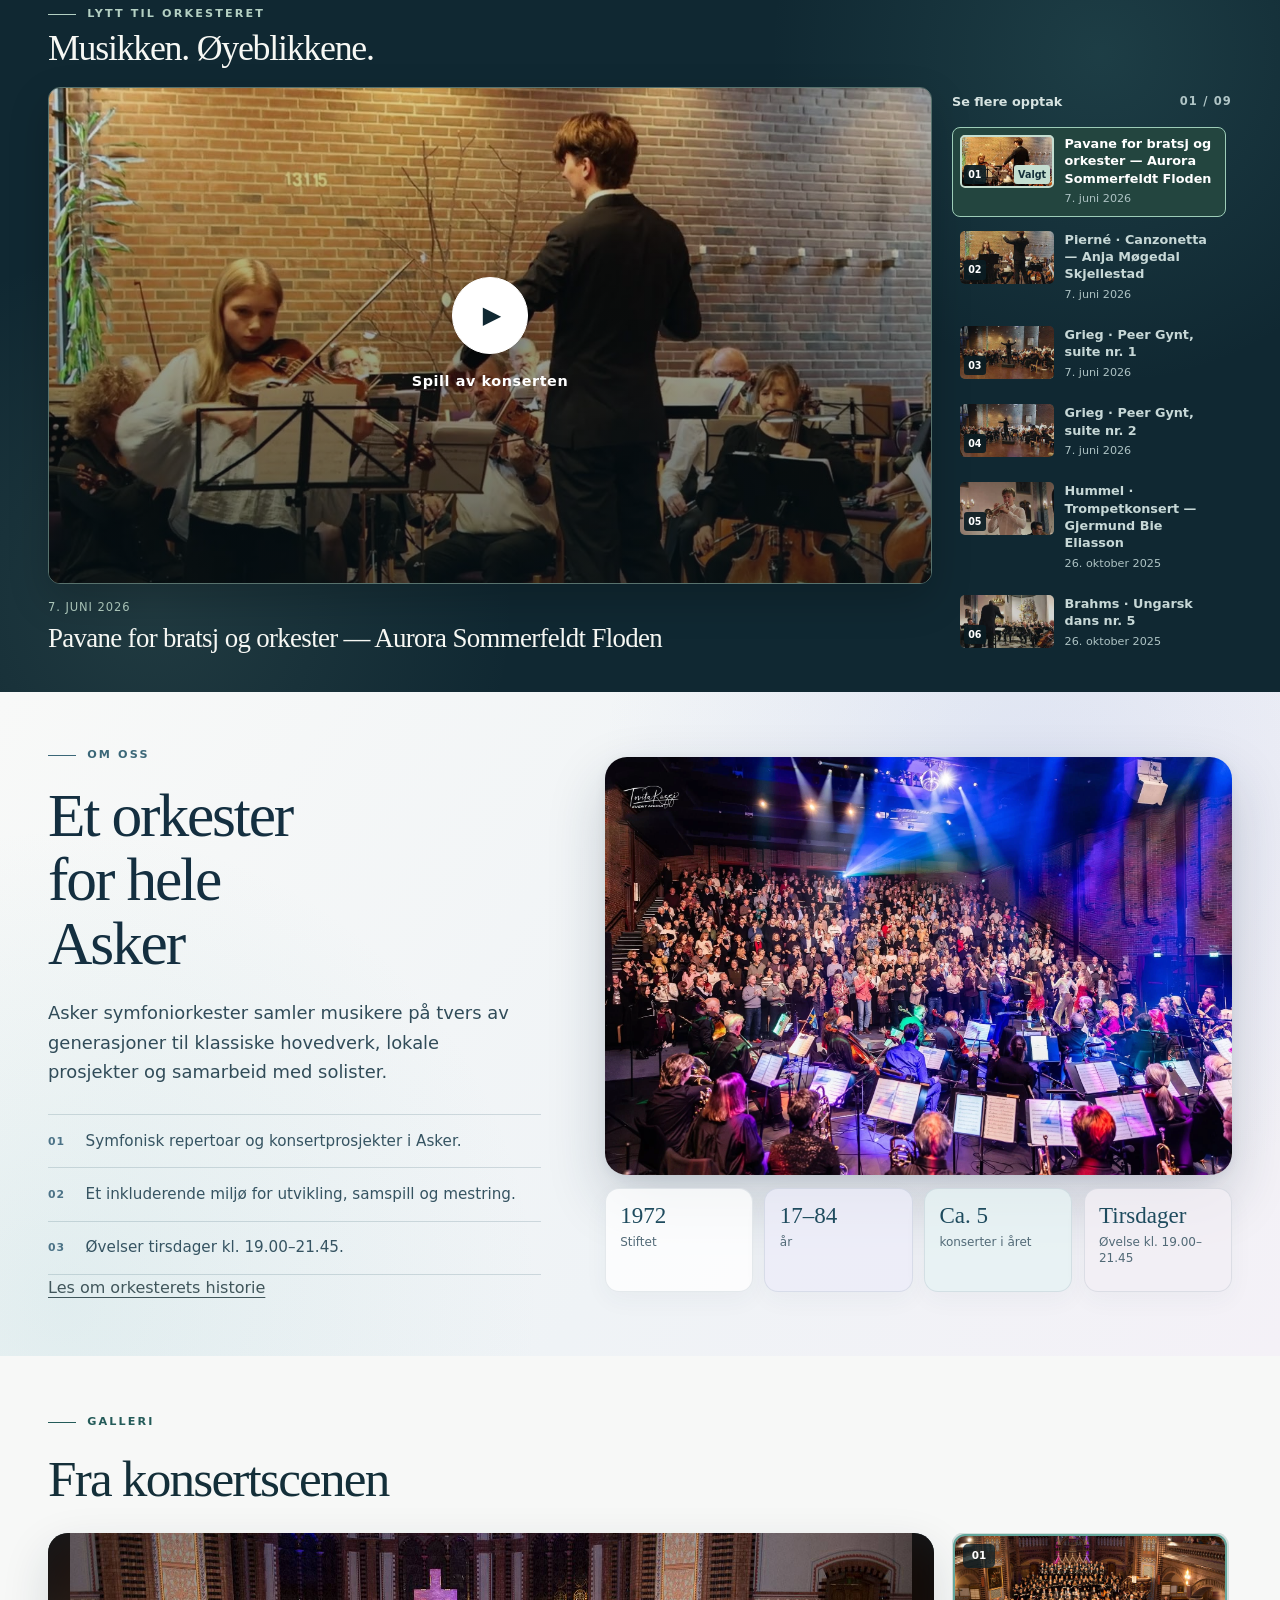
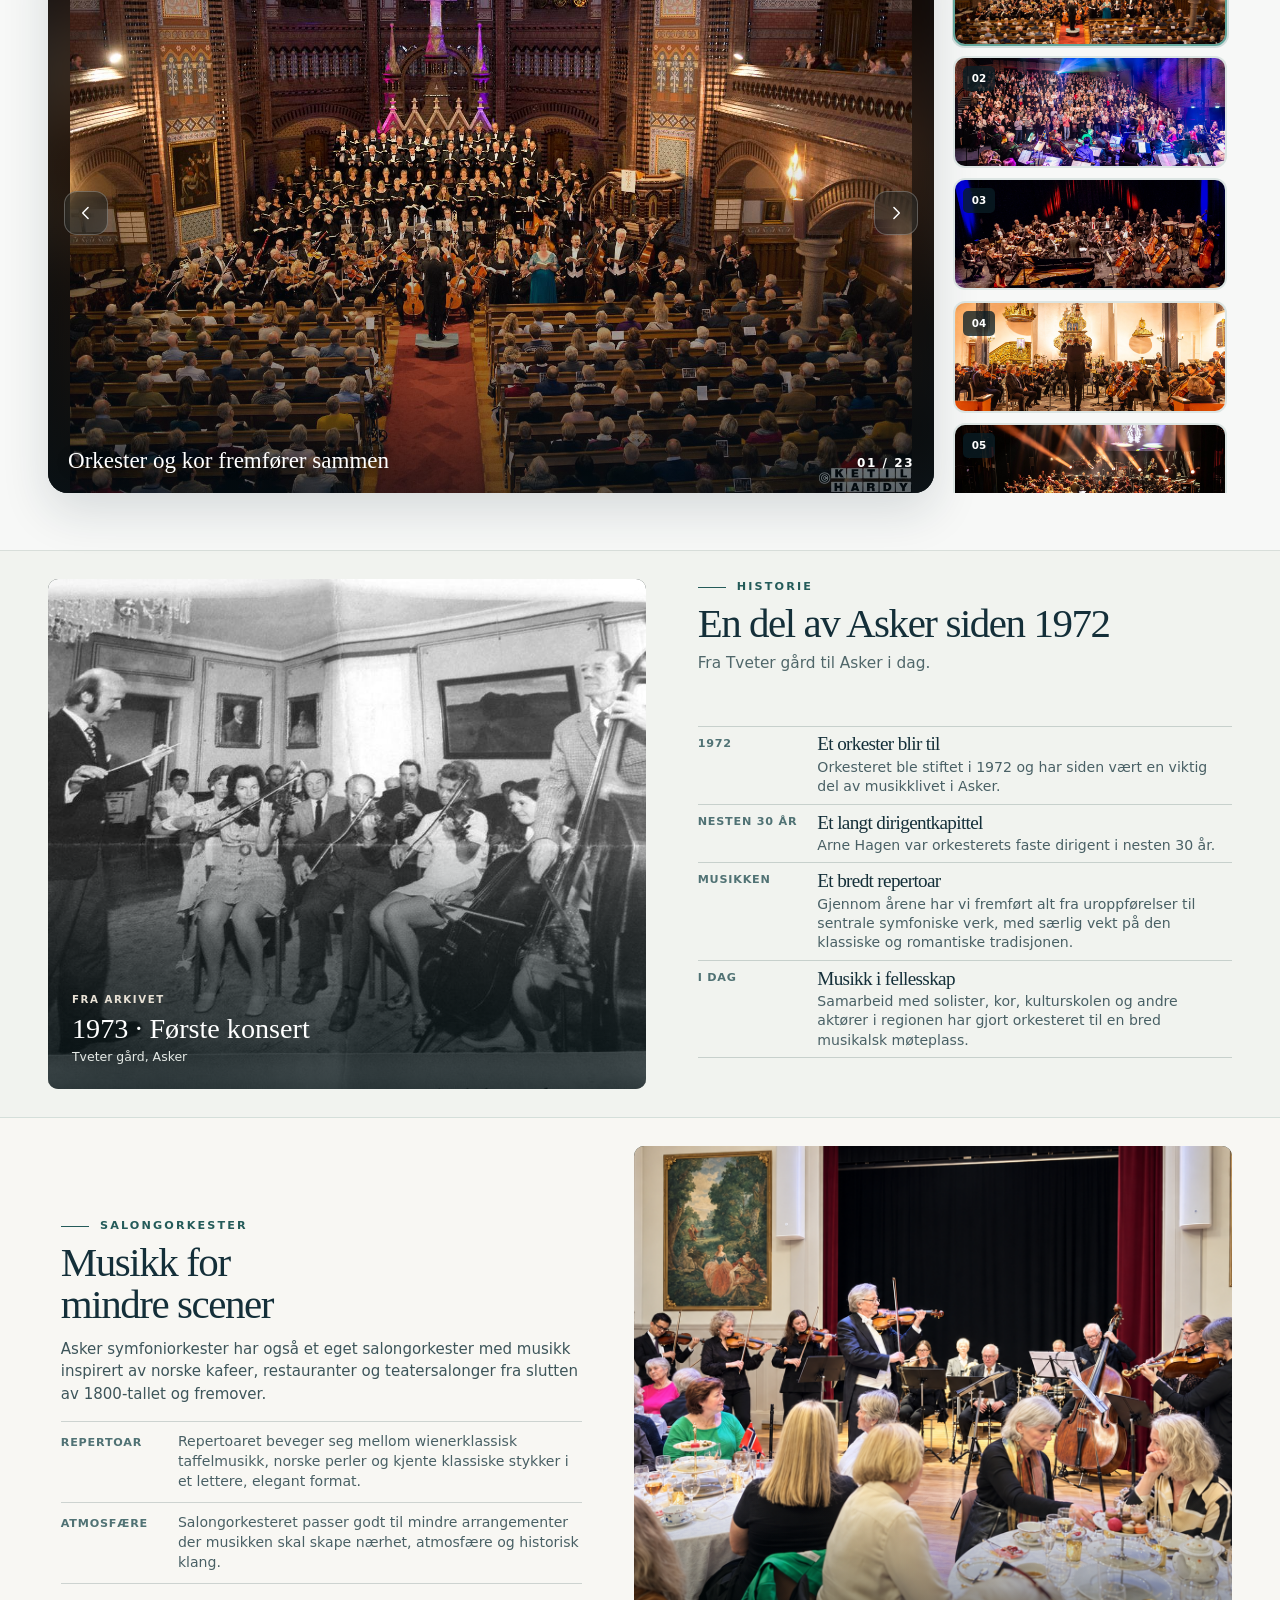
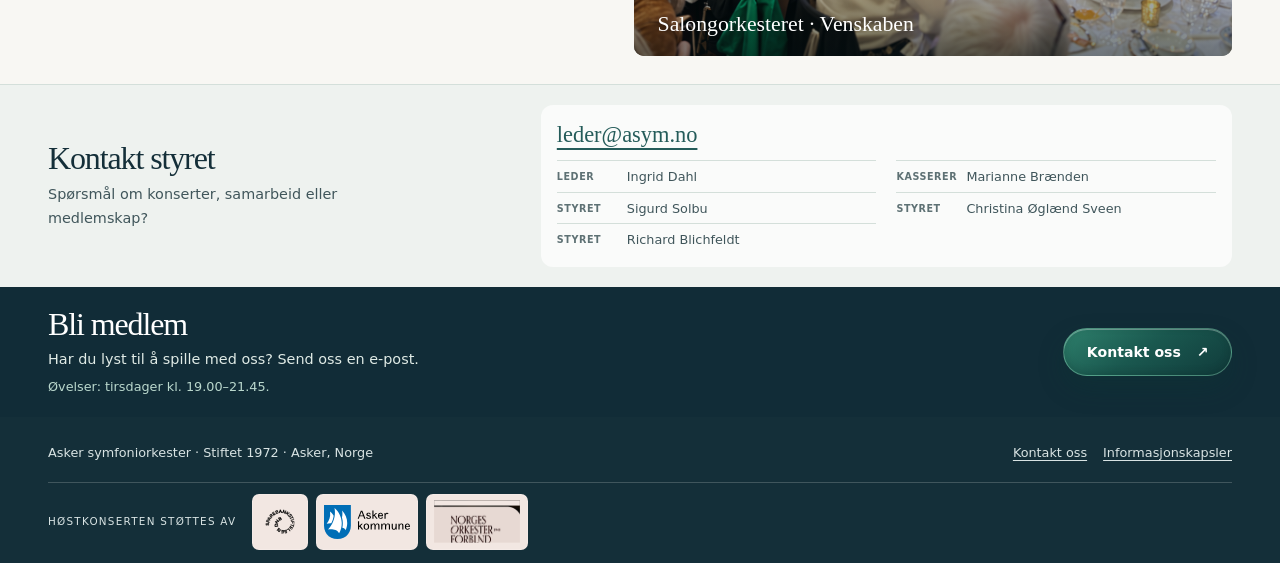
==== commit 3c4d88fb: "Remove privacy link from site footers" ====
--- a/index.html
+++ b/index.html
@@ -480,7 +480,6 @@
       <p>Asker symfoniorkester · Stiftet 1972 · Asker, Norge</p>
       <div class="footer-links">
         <a href="mailto:leder@asym.no">Kontakt oss</a>
-        <a href="personvern.html">Personvern</a>
       </div>
     </div>
     <div class="container footer-support-row">
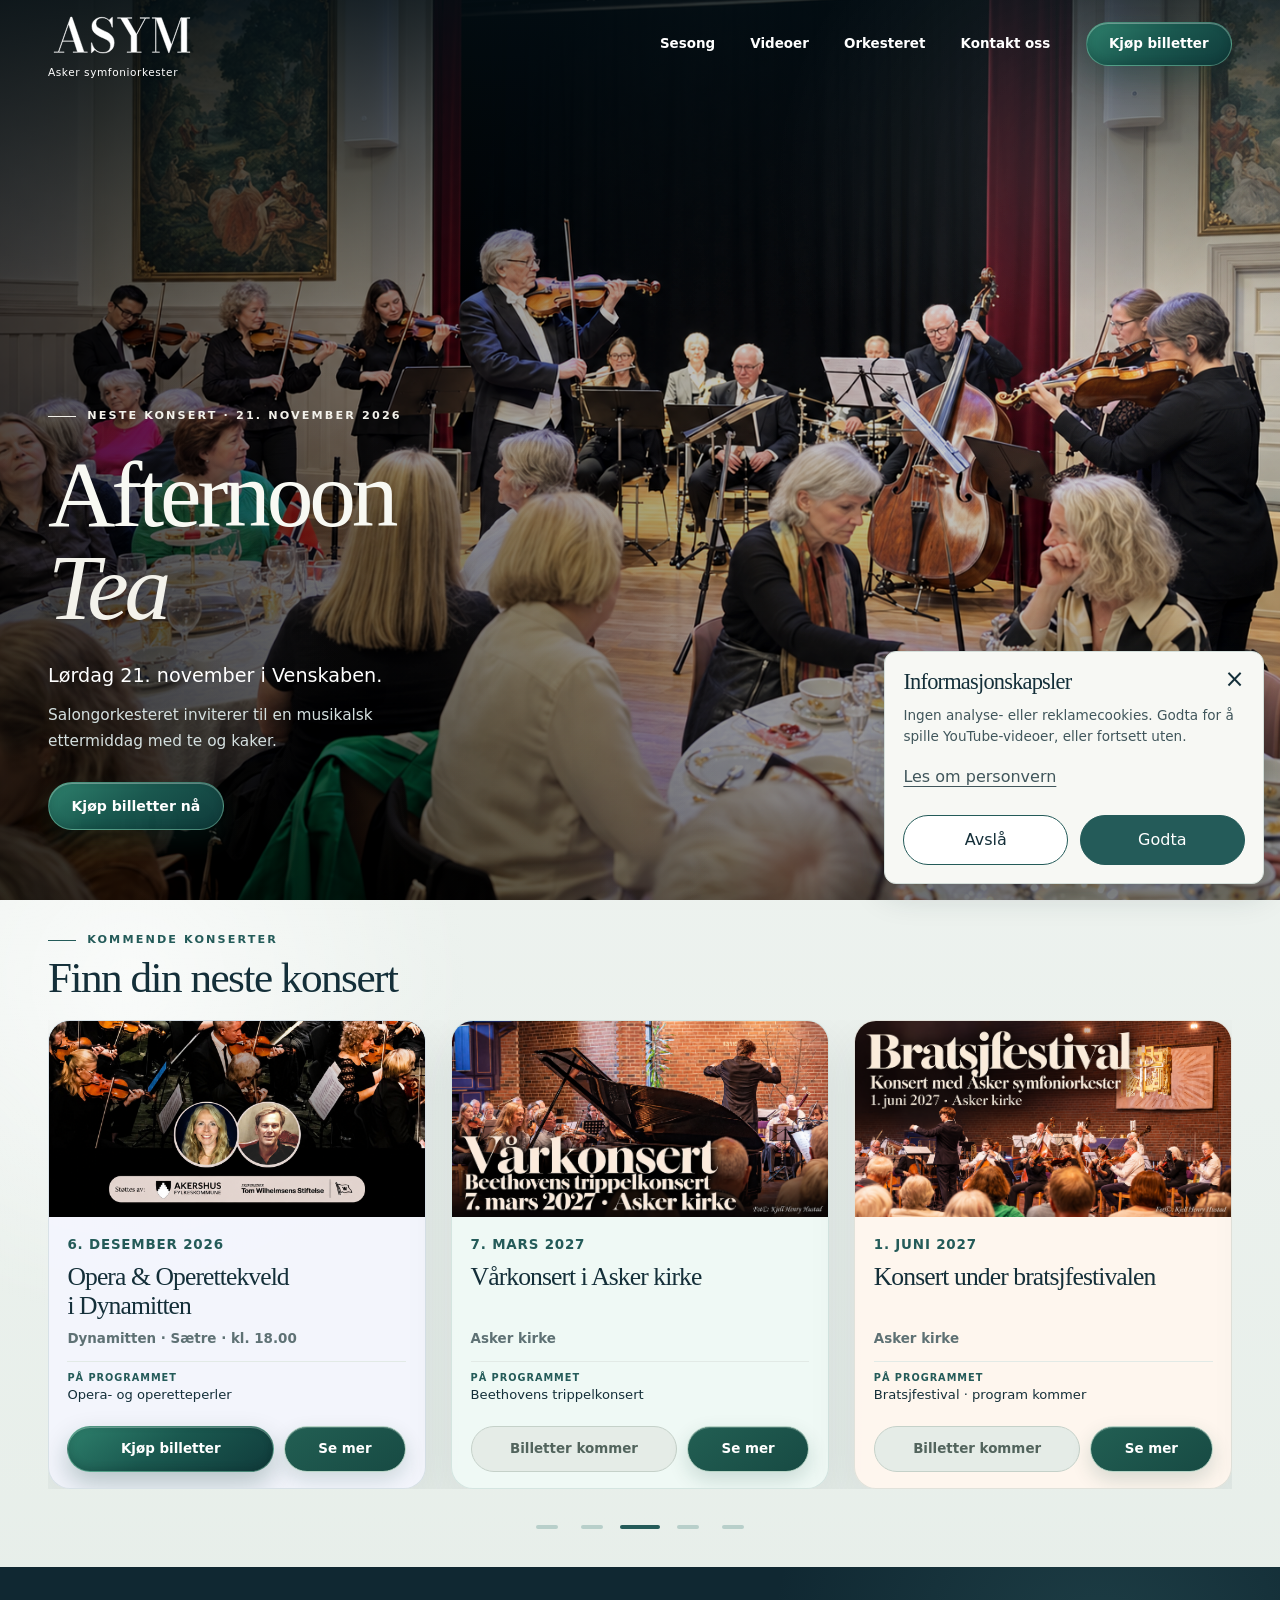
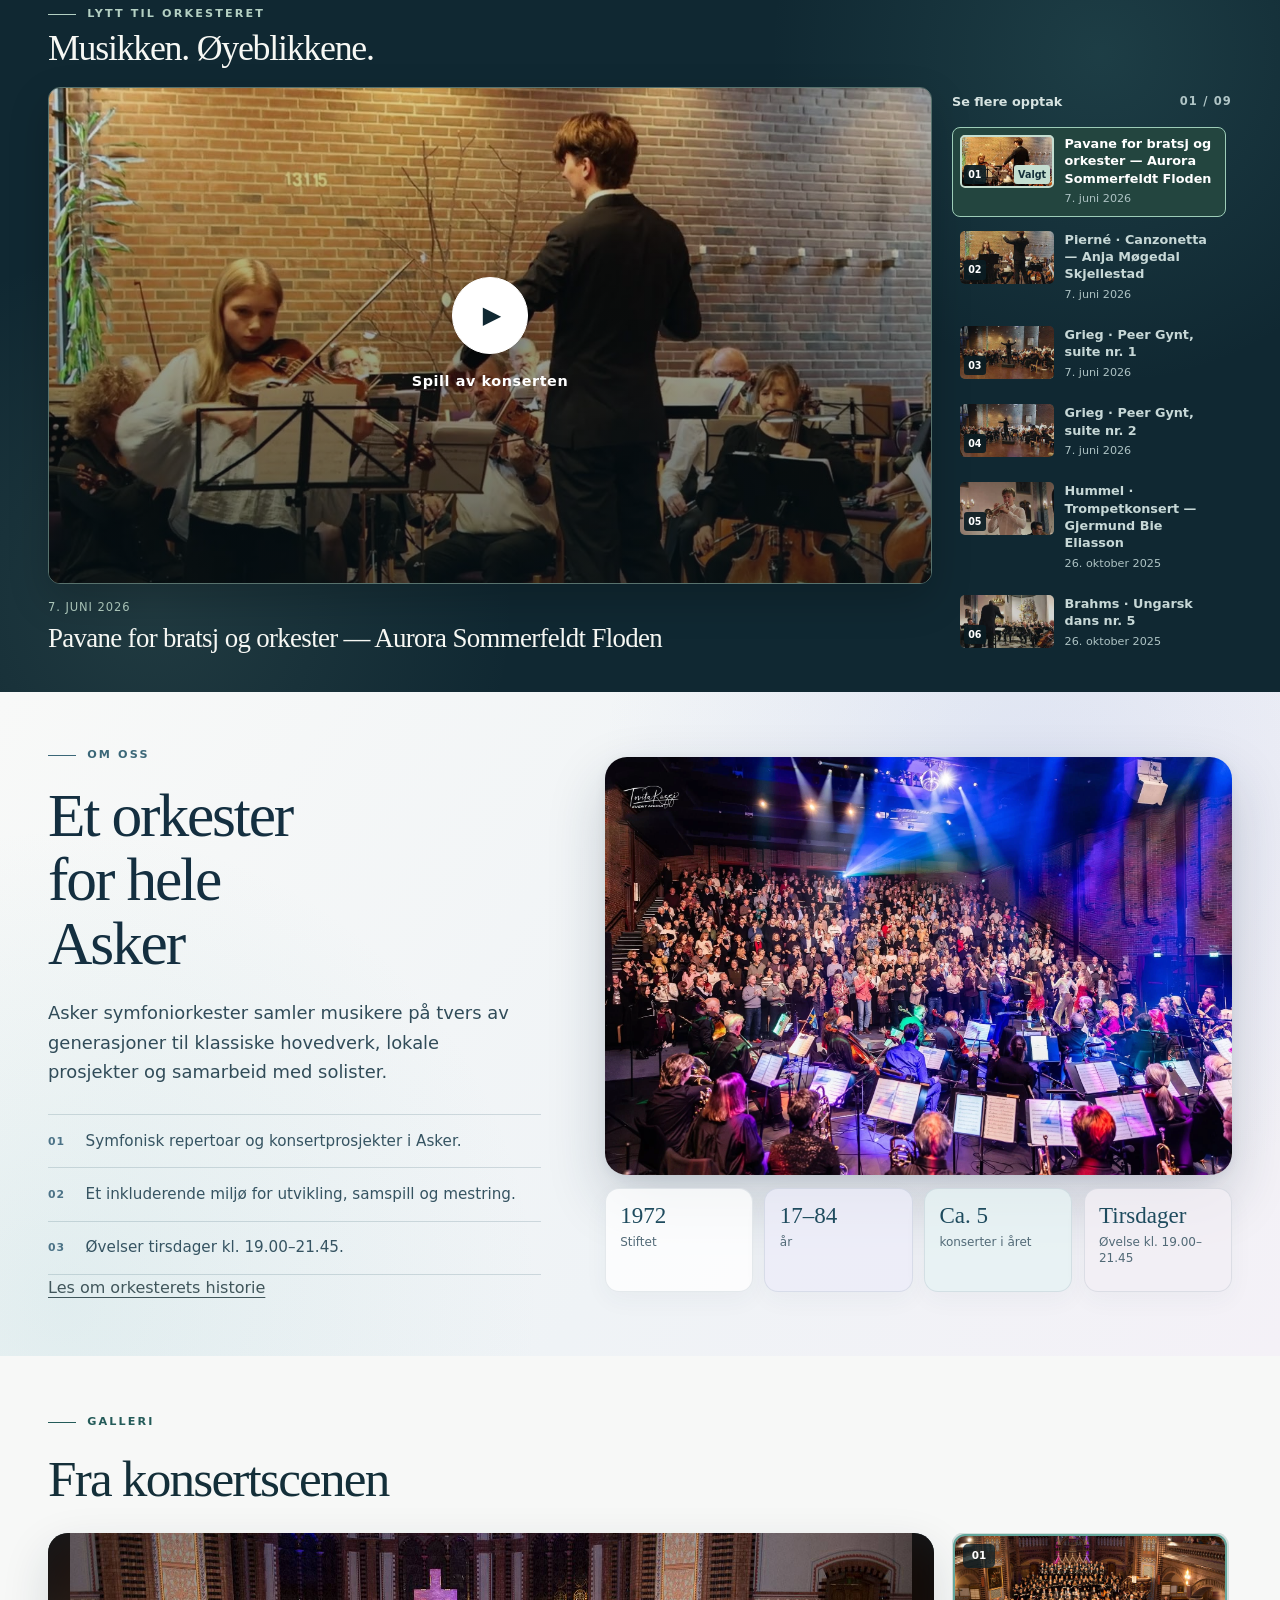
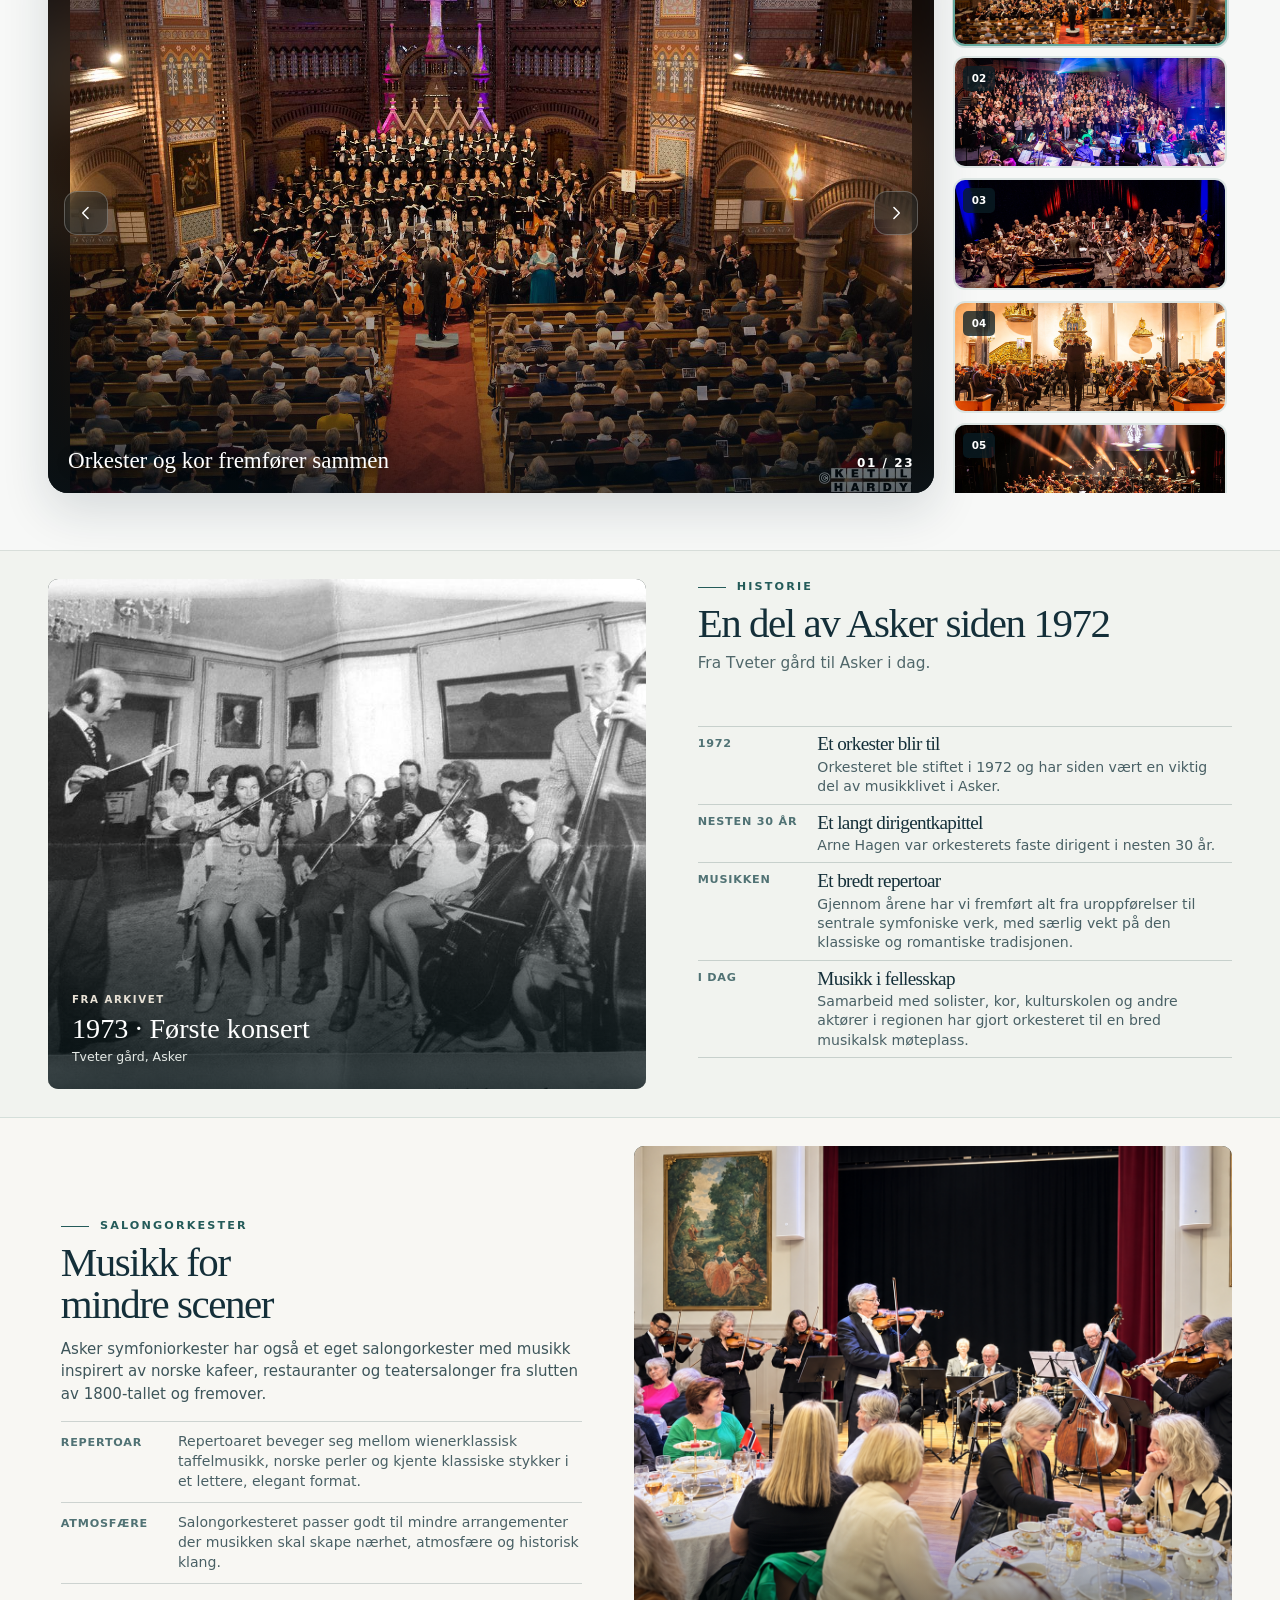
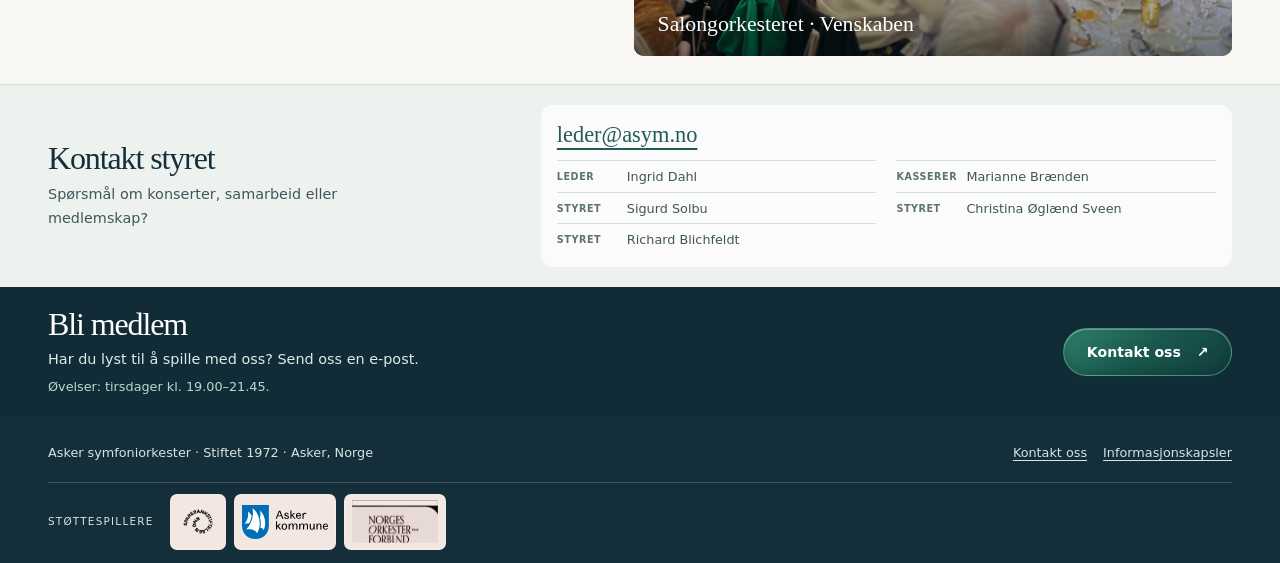
==== commit 25d26a75: "Feature Afternoon Tea and remove completed October concert" ====
--- a/index.html
+++ b/index.html
@@ -110,7 +110,7 @@
         <a href="#videoer">Videoer</a>
         <a href="#om-oss">Orkesteret</a>
         <a href="mailto:leder@asym.no">Kontakt oss</a>
-        <a href="#kommende-konserter" class="nav-cta ticket-cta"><span class="nav-cta-long">Kjøp billetter</span><span class="nav-cta-short">Billetter</span></a>
+        <a href="https://checkout.ebillett.no/359/events/21/purchase" class="nav-cta ticket-cta" target="_blank" rel="noopener" aria-label="Kjøp billetter til Afternoon Tea i Venskaben"><span class="nav-cta-long">Kjøp billetter</span><span class="nav-cta-short">Billetter</span></a>
       </div>
     </nav>
   </header>
@@ -118,19 +118,19 @@
   <main id="main">
     <section class="hero section" id="top" aria-labelledby="hero-title">
       <div class="hero-copy">
-        <p class="eyebrow">Høstkonsert 2026</p>
-        <h1 id="hero-title"><span class="sr-only">Asker symfoniorkester: </span><span>Tsjaikovskij</span><span>&amp; Bruch</span></h1>
-        <p class="hero-subtitle">Søndag 25. oktober kl. 18.00 i Asker kirke.</p>
-        <p class="hero-intro">Tanja Carita Ikonen dirigerer. Ida Kamilla Andersen er solist i Bruchs fiolinkonsert.</p>
+        <p class="eyebrow">Neste konsert · 21. november 2026</p>
+        <h1 id="hero-title"><span class="sr-only">Asker symfoniorkester: </span><span>Afternoon</span><span>Tea</span></h1>
+        <p class="hero-subtitle">Lørdag 21. november i Venskaben.</p>
+        <p class="hero-intro">Salongorkesteret inviterer til en musikalsk ettermiddag med te og kaker.</p>
         <div class="button-row">
-          <a class="button button-primary button-large" href="https://checkout.ebillett.no/359/events/20/purchase/setup" target="_blank" rel="noopener" aria-label="Kjøp billetter til høstkonserten">Kjøp billetter nå</a>
+          <a class="button button-primary button-large" href="https://checkout.ebillett.no/359/events/21/purchase" target="_blank" rel="noopener" aria-label="Kjøp billetter til Afternoon Tea i Venskaben">Kjøp billetter nå</a>
         </div>
       </div>
 
       <section class="hero-gallery" aria-label="Bilder fra Asker symfoniorkester" data-hero-gallery>
         <div class="hero-gallery-track">
           <figure class="hero-gallery-slide is-active">
-            <img src="images/orchestra_piano.jpg" alt="Pianosolist foran Asker symfoniorkester" fetchpriority="high">
+            <img src="images/salongorkester-venskaben-editorial.png" alt="Salongorkesteret spiller i Venskaben" fetchpriority="high">
           </figure>
           <figure class="hero-gallery-slide">
             <img src="images/orchestra_playing.jpg" alt="Asker symfoniorkester spiller i kirken" loading="lazy">
@@ -159,19 +159,6 @@
         </div>
         <div class="upcoming-carousel" tabindex="0" aria-label="Kommende konserter. Sveip, bruk piltastene eller velg en konsert nedenfor">
           <div class="upcoming-grid">
-            <article class="upcoming-card upcoming-card-dark upcoming-card-poster">
-              <img src="images/hostkonsert-2026.png" alt="Høstkonsert med Asker symfoniorkester, 25. oktober" width="1920" height="1005" loading="lazy">
-              <div class="upcoming-card-body">
-                <p class="upcoming-date"><time datetime="2026-10-25T18:00">25. oktober 2026</time></p>
-                <h3>Høstkonsert i Asker kirke</h3>
-                <p class="upcoming-place">Asker kirke · kl. 18.00</p>
-                <p class="upcoming-repertoire"><span>På programmet</span>Tsjaikovskij · Bruch</p>
-                <div class="upcoming-actions">
-                  <a class="button button-card" href="https://checkout.ebillett.no/359/events/20/purchase/setup" target="_blank" rel="noopener" aria-label="Kjøp billetter til Høstkonsert i Asker kirke">Kjøp billetter</a>
-                  <a class="button button-more" href="#kommende-konserter" data-event="hostkonsert" aria-haspopup="dialog">Se mer</a>
-                </div>
-              </div>
-            </article>
             <article class="upcoming-card upcoming-card-warm">
               <img src="images/afternoon-tea-2026-v3.png" alt="Afternoon Tea med Asker symfoniorkester i Venskaben" loading="lazy">
               <div class="upcoming-card-body">
@@ -483,8 +470,8 @@
       </div>
     </div>
     <div class="container footer-support-row">
-      <span>Høstkonserten støttes av</span>
-      <div class="footer-support-logos" role="list" aria-label="Høstkonsertens støttespillere">
+      <span>Støttespillere</span>
+      <div class="footer-support-logos" role="list" aria-label="Støttespillere">
         <a class="support-logo support-logo-sparebank" role="listitem" href="https://sparebankstiftelsen.no/" target="_blank" rel="noopener" aria-label="Sparebankstiftelsen DNB"><img src="images/sponsors/sparebankstiftelsen-dnb.png" alt="" width="114" height="94"></a>
         <a class="support-logo support-logo-asker" role="listitem" href="https://www.asker.kommune.no/" target="_blank" rel="noopener" aria-label="Asker kommune"><img src="images/sponsors/asker-kommune.svg" alt="" width="253" height="100"></a>
         <a class="support-logo support-logo-orchestra" role="listitem" href="https://nasol.no/" target="_blank" rel="noopener" aria-label="Norges Orkesterforbund"><span aria-hidden="true"></span></a>
@@ -502,6 +489,6 @@
   </aside>
 
   <script src="cookies.js?v=3" defer></script>
-  <script src="script.js?v=52" defer></script>
+  <script src="script.js?v=53" defer></script>
 </body>
 </html>
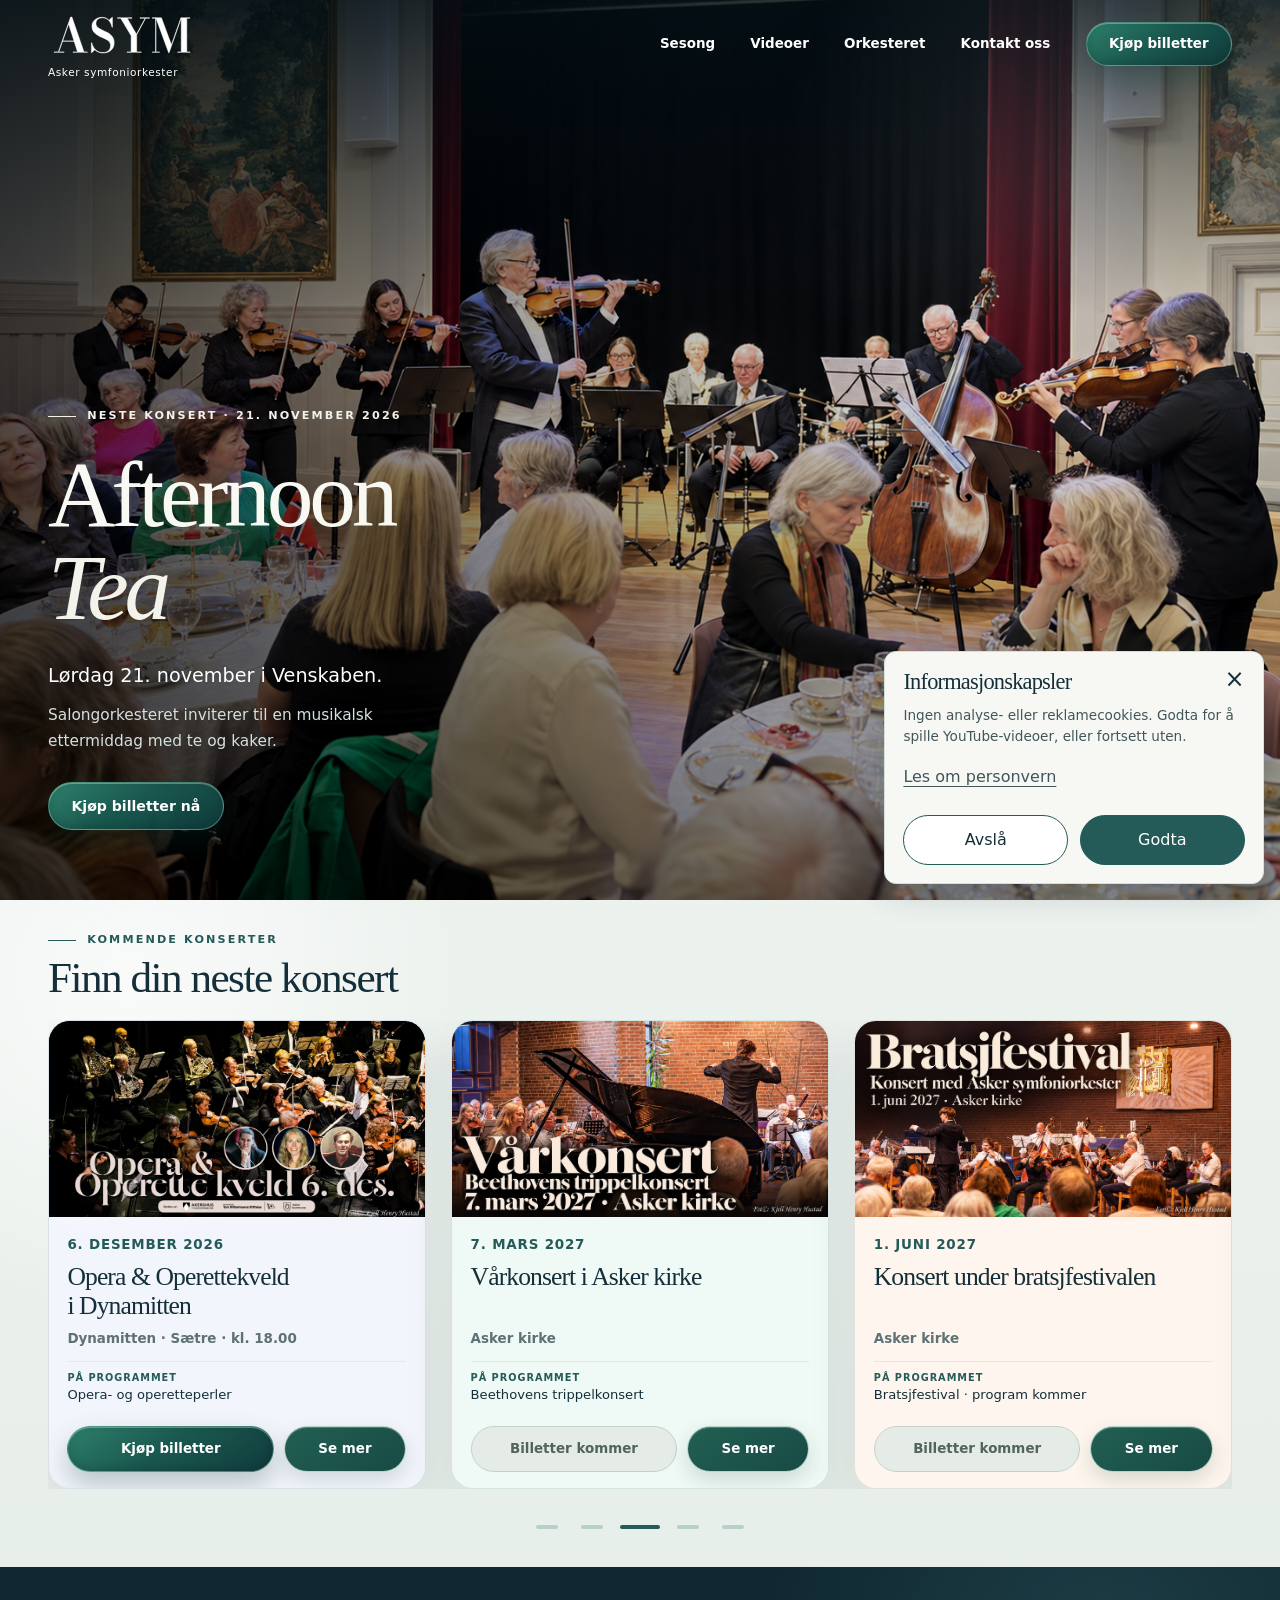
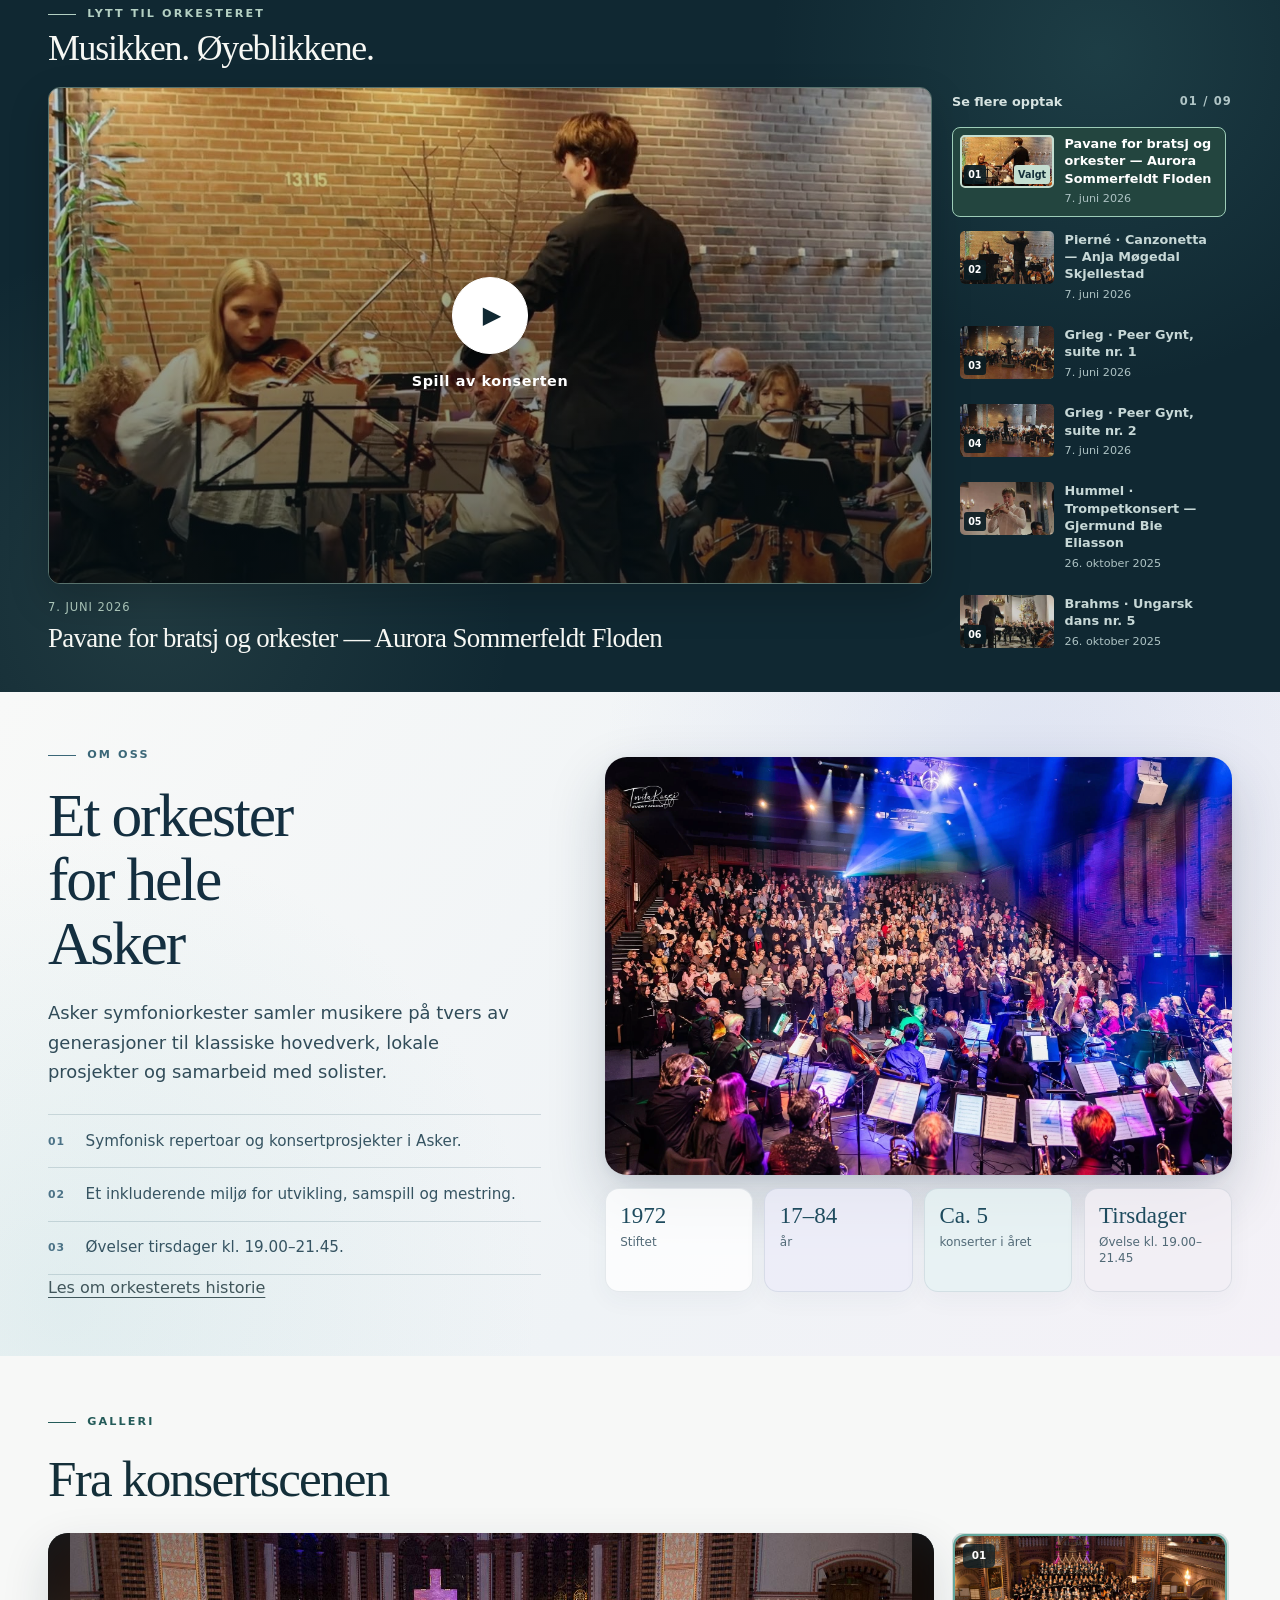
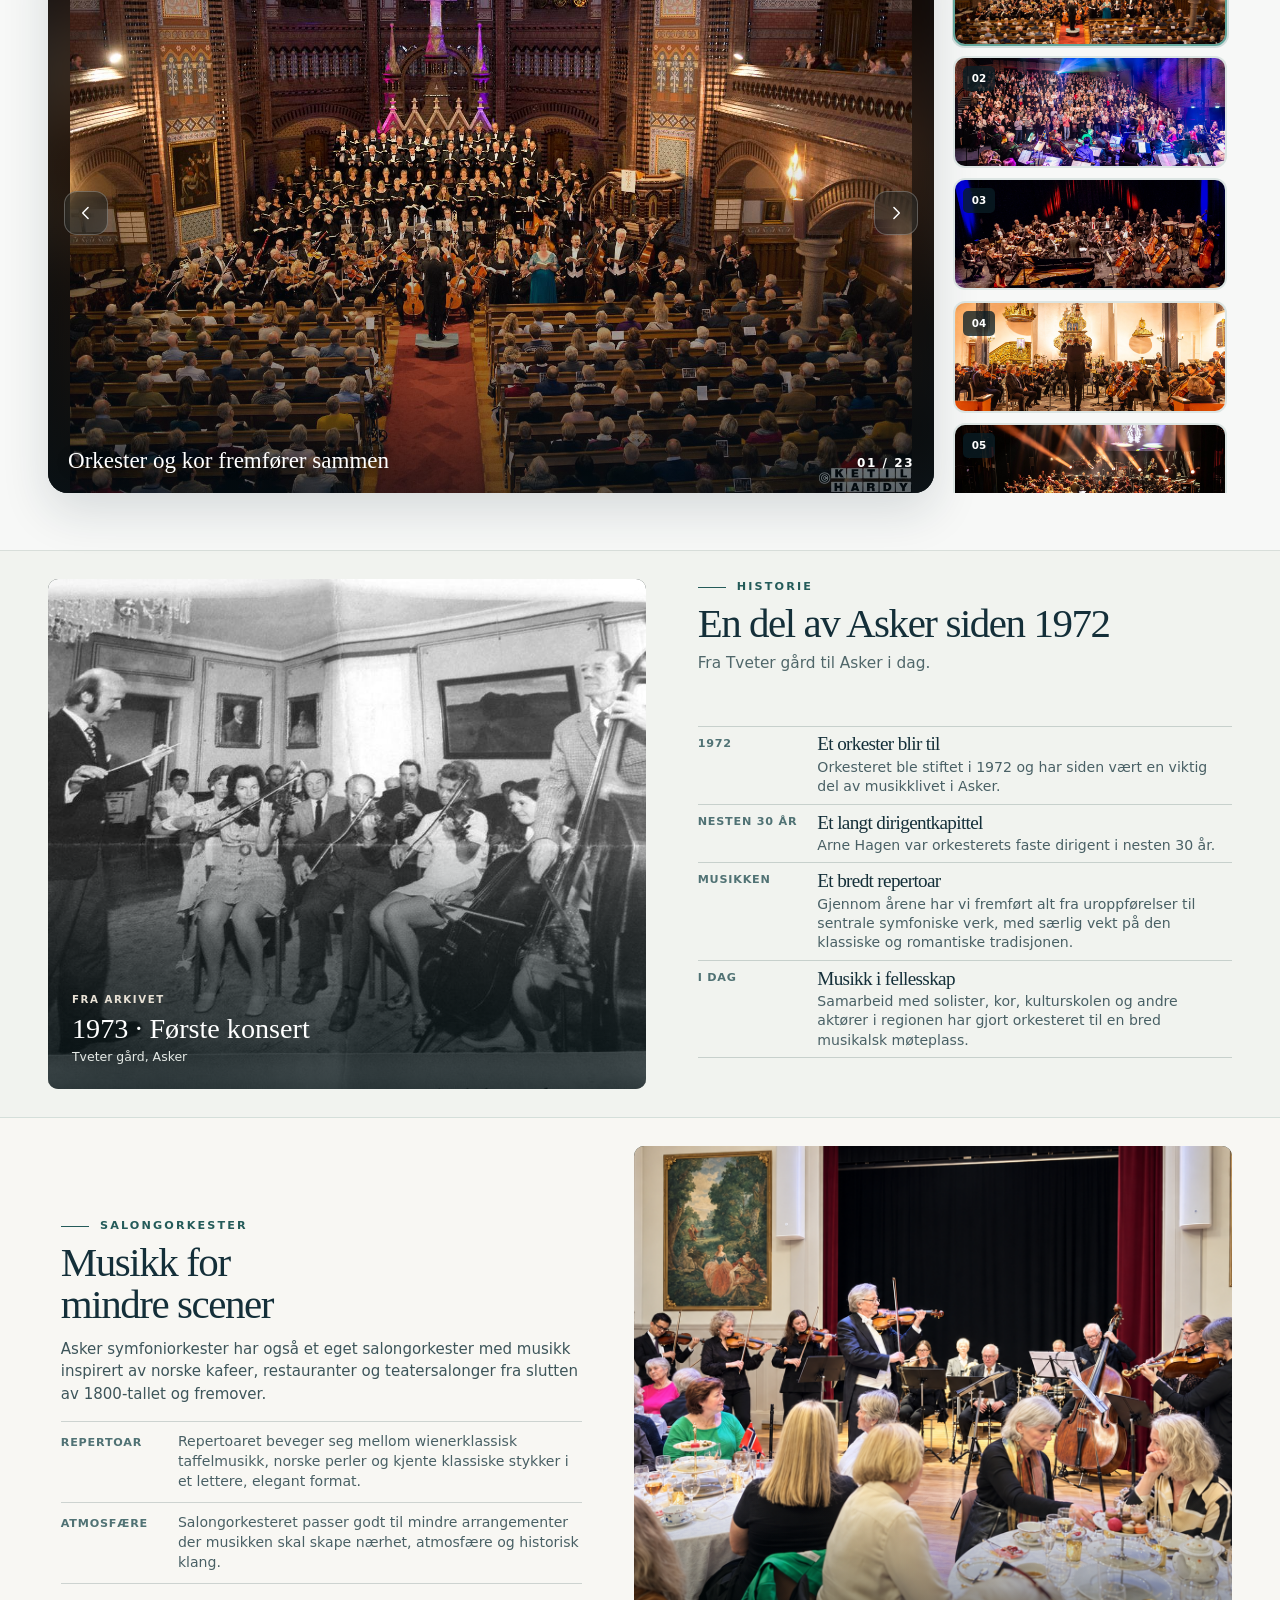
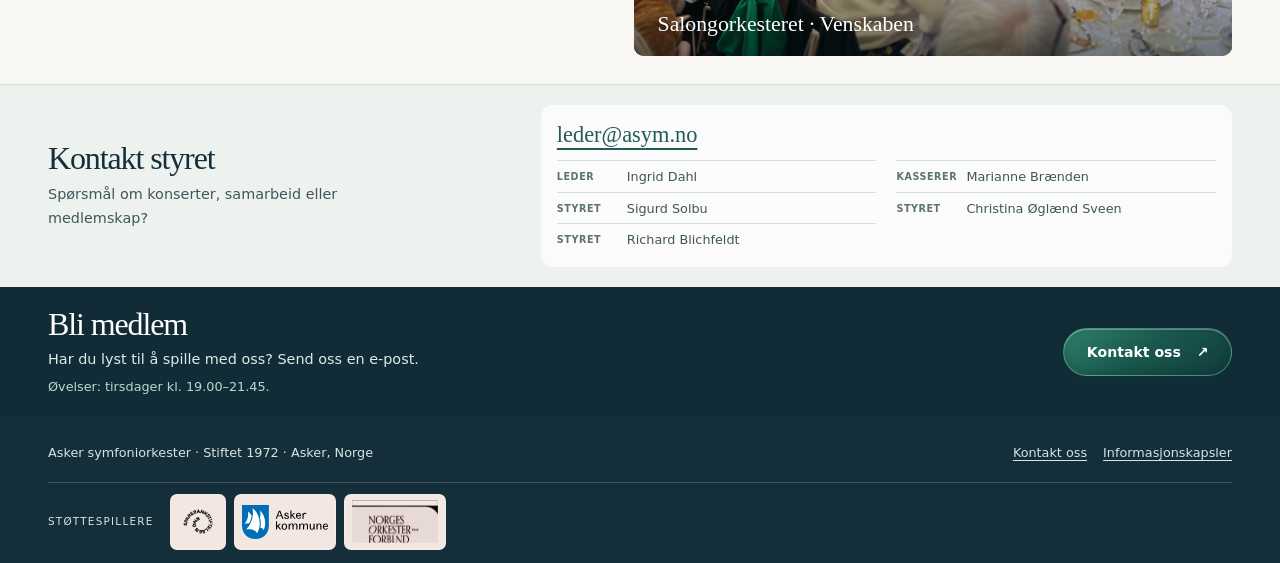
==== commit 1686c00a: "Replace Dynamitten concert poster with supplied conductor artwork" ====
--- a/index.html
+++ b/index.html
@@ -186,7 +186,7 @@
               </div>
             </article>
             <article class="upcoming-card upcoming-card-poster upcoming-card-opera-dynamitten">
-              <img src="images/opera-dynamitten-2026-soloists.png" alt="Orkesteret og solistene til Opera og operettekvelden i Dynamitten 6. desember" width="1254" height="1254" loading="lazy">
+              <img src="images/opera-dynamitten-2026-corrected.png" alt="Opera og operettekveld i Dynamitten 6. desember med dirigent Guro Anstensen Haugli og solistene Marit Sehl og Øystein Skre" width="1920" height="1005" loading="lazy">
               <div class="upcoming-card-body">
                 <p class="upcoming-date"><time datetime="2026-12-06T18:00:00+01:00">6. desember 2026</time></p>
                 <h3>Opera &amp; Operettekveld i Dynamitten</h3>
@@ -489,6 +489,6 @@
   </aside>
 
   <script src="cookies.js?v=3" defer></script>
-  <script src="script.js?v=53" defer></script>
+  <script src="script.js?v=54" defer></script>
 </body>
 </html>
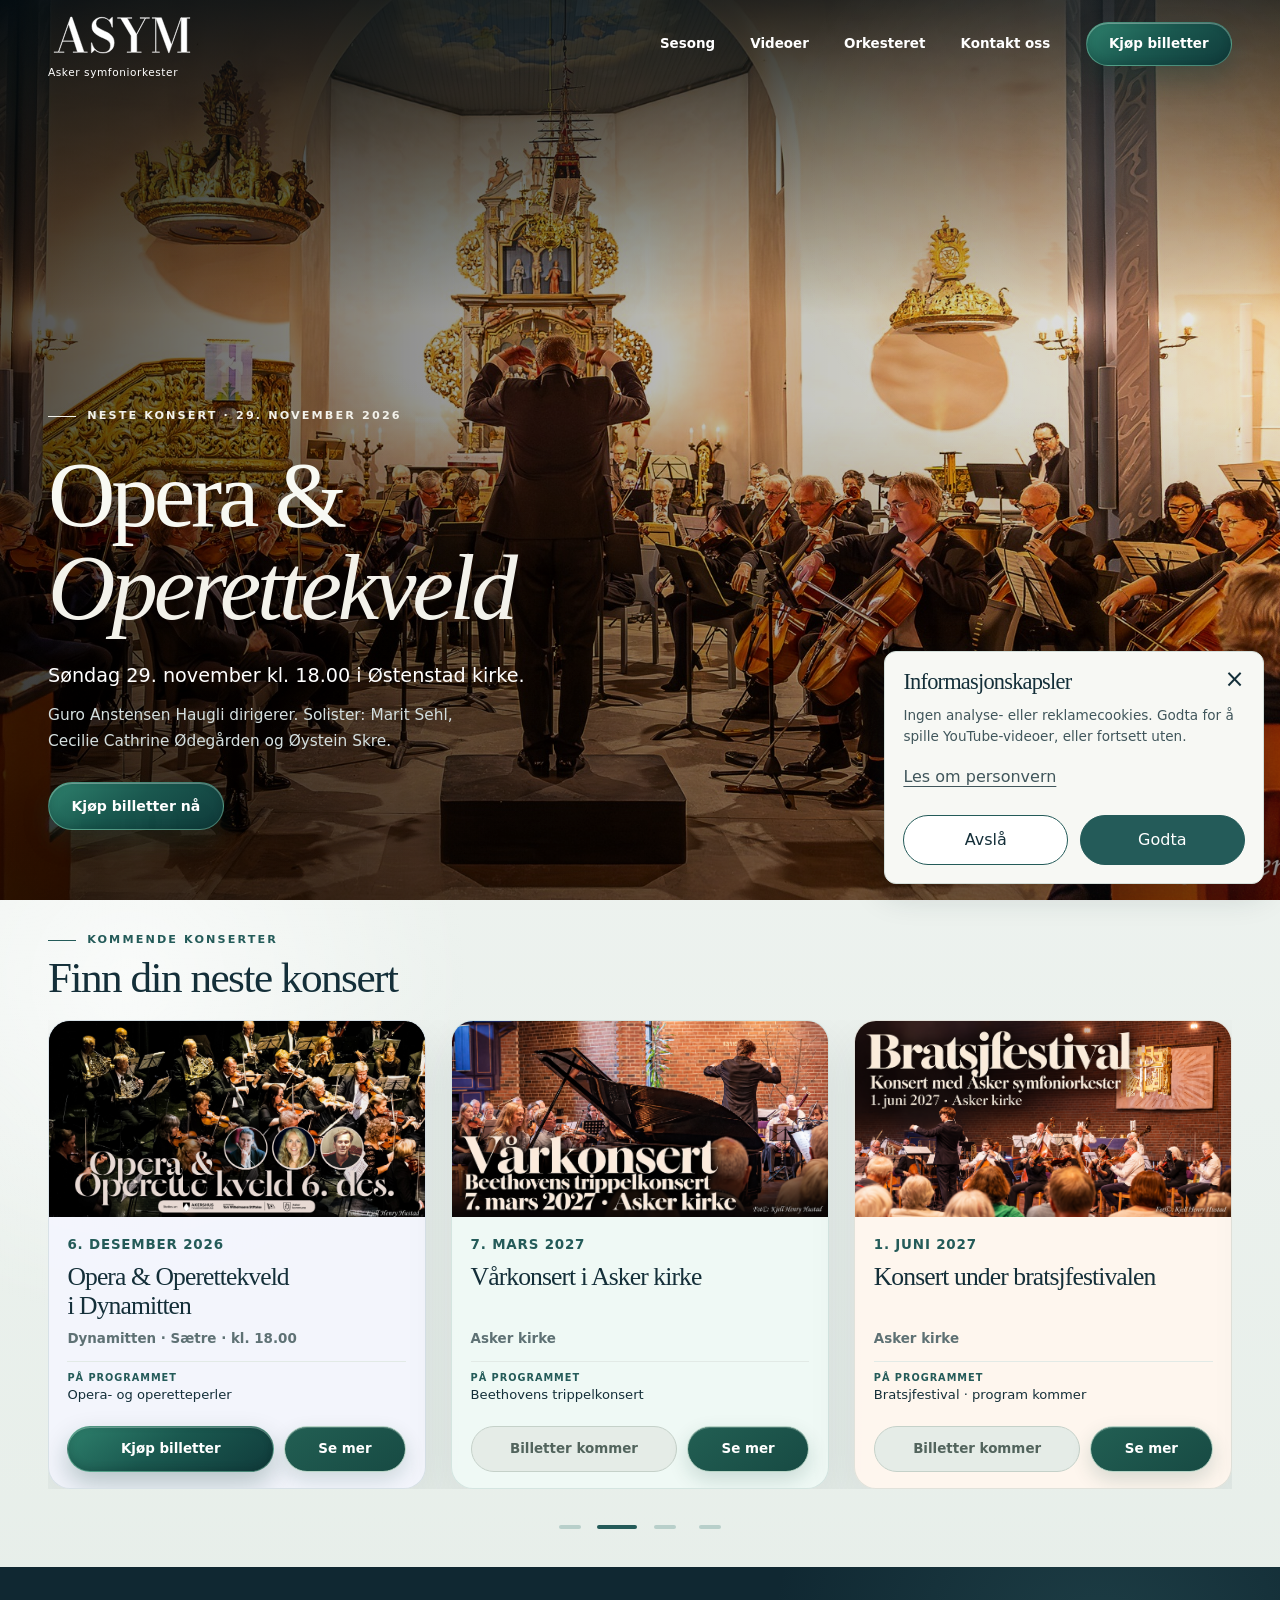
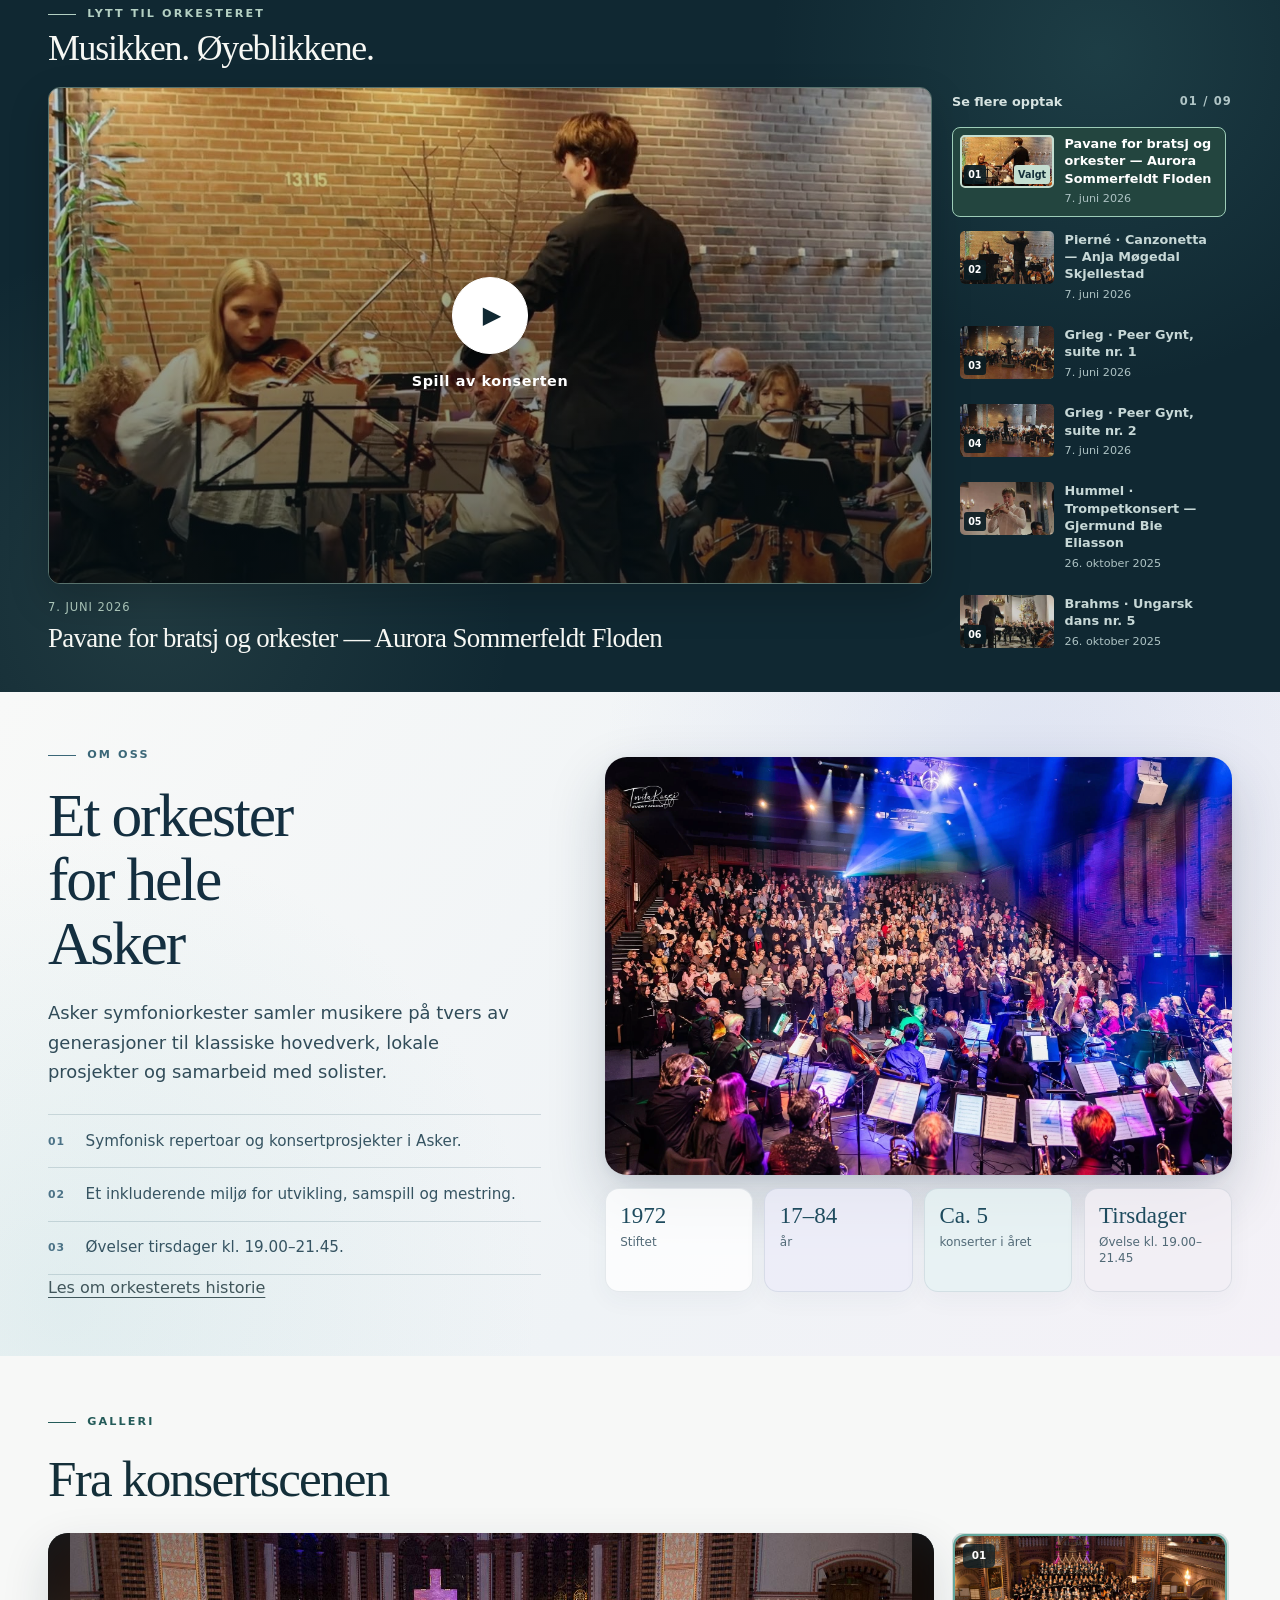
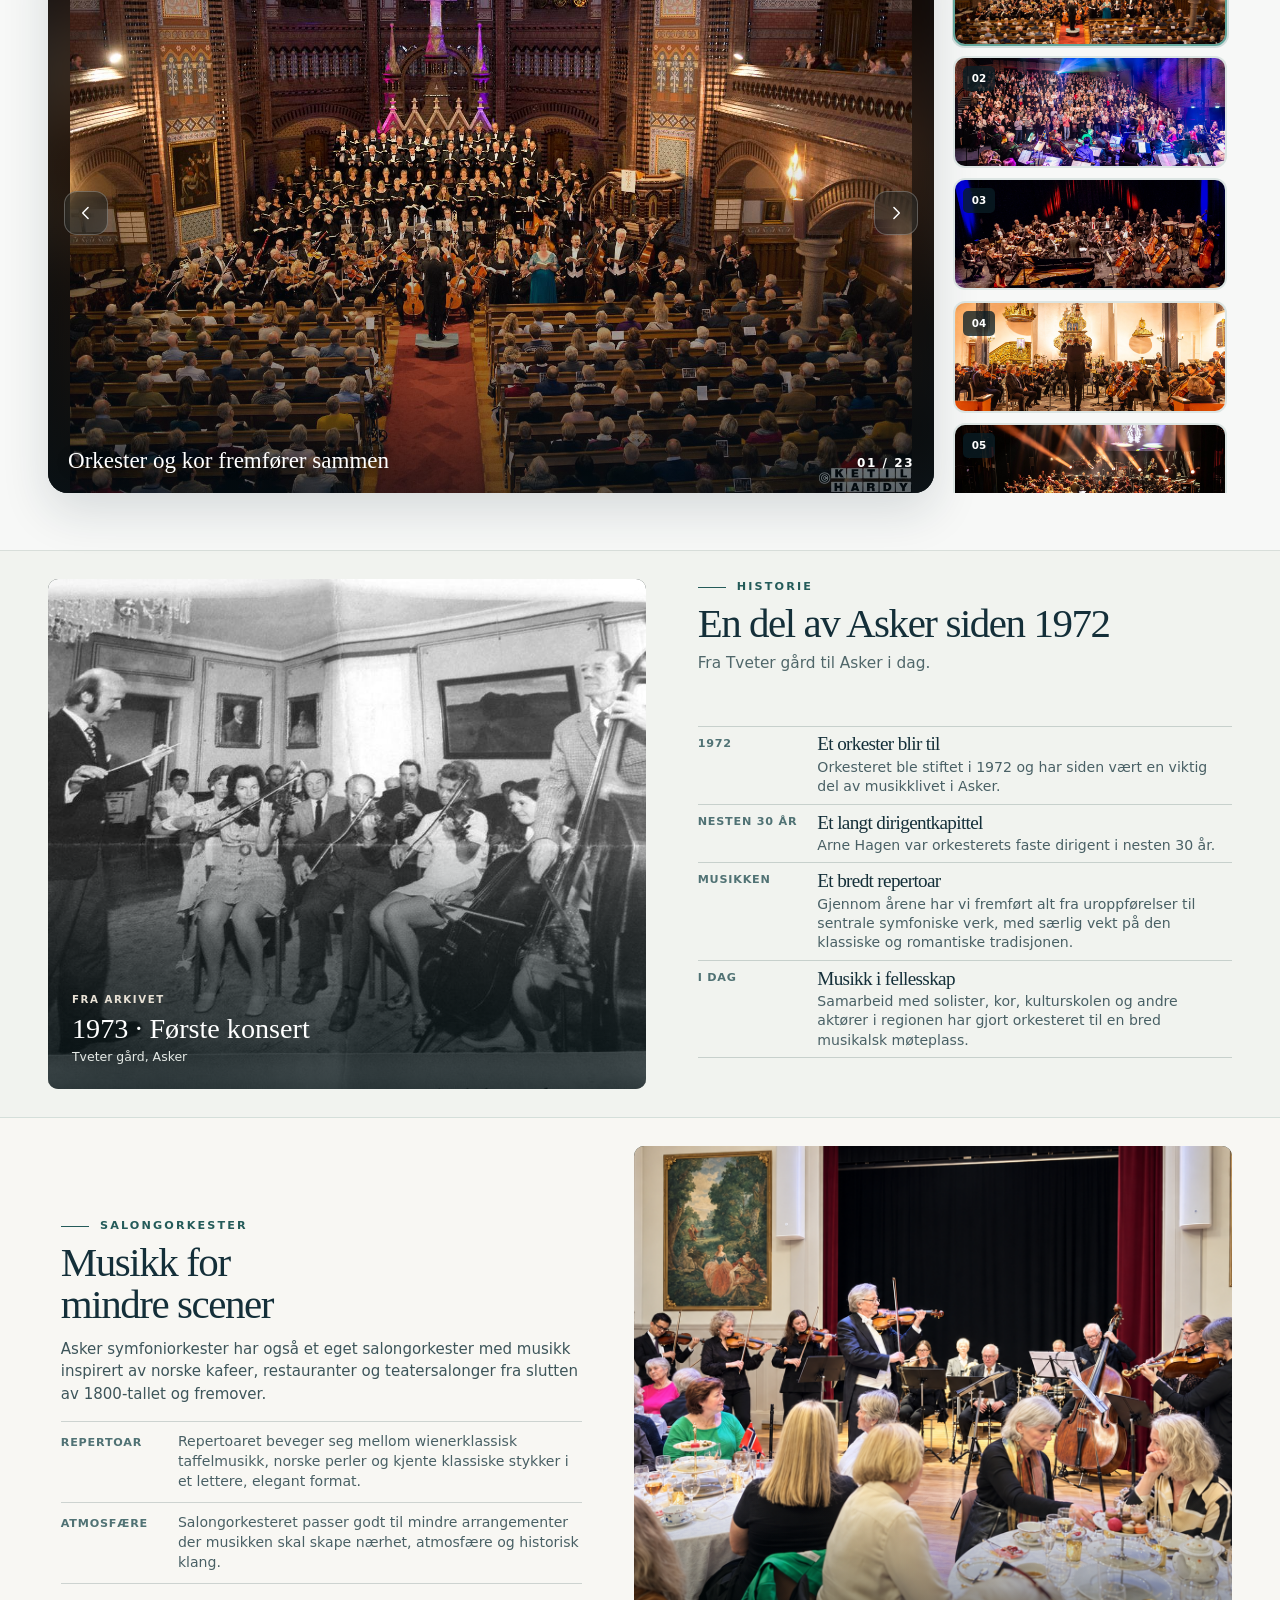
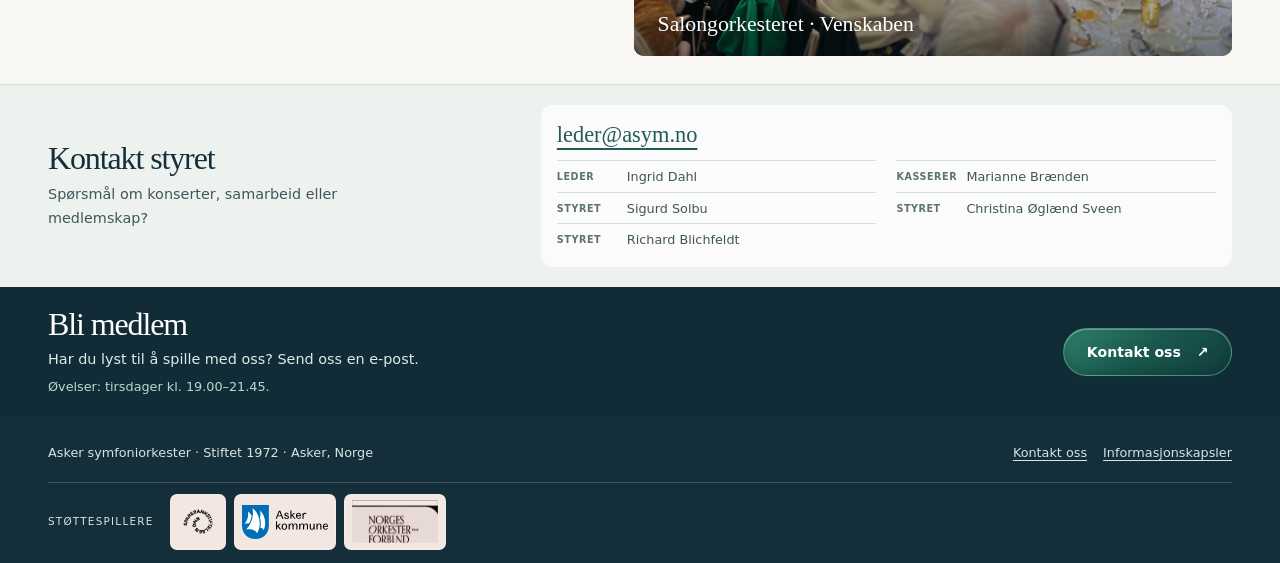
==== commit 61f78a06: "Feature November opera concert and remove completed Afternoon Tea" ====
--- a/index.html
+++ b/index.html
@@ -110,7 +110,7 @@
         <a href="#videoer">Videoer</a>
         <a href="#om-oss">Orkesteret</a>
         <a href="mailto:leder@asym.no">Kontakt oss</a>
-        <a href="https://checkout.ebillett.no/359/events/21/purchase" class="nav-cta ticket-cta" target="_blank" rel="noopener" aria-label="Kjøp billetter til Afternoon Tea i Venskaben"><span class="nav-cta-long">Kjøp billetter</span><span class="nav-cta-short">Billetter</span></a>
+        <a href="https://checkout.ebillett.no/359/events/22/purchase/setup" class="nav-cta ticket-cta" target="_blank" rel="noopener" aria-label="Kjøp billetter til Opera og Operettekveld 29. november"><span class="nav-cta-long">Kjøp billetter</span><span class="nav-cta-short">Billetter</span></a>
       </div>
     </nav>
   </header>
@@ -118,22 +118,22 @@
   <main id="main">
     <section class="hero section" id="top" aria-labelledby="hero-title">
       <div class="hero-copy">
-        <p class="eyebrow">Neste konsert · 21. november 2026</p>
-        <h1 id="hero-title"><span class="sr-only">Asker symfoniorkester: </span><span>Afternoon</span><span>Tea</span></h1>
-        <p class="hero-subtitle">Lørdag 21. november i Venskaben.</p>
-        <p class="hero-intro">Salongorkesteret inviterer til en musikalsk ettermiddag med te og kaker.</p>
+        <p class="eyebrow">Neste konsert · 29. november 2026</p>
+        <h1 id="hero-title"><span class="sr-only">Asker symfoniorkester: </span><span>Opera &amp;</span><span>Operettekveld</span></h1>
+        <p class="hero-subtitle">Søndag 29. november kl. 18.00 i Østenstad kirke.</p>
+        <p class="hero-intro">Guro Anstensen Haugli dirigerer. Solister: Marit Sehl, Cecilie Cathrine Ødegården og Øystein Skre.</p>
         <div class="button-row">
-          <a class="button button-primary button-large" href="https://checkout.ebillett.no/359/events/21/purchase" target="_blank" rel="noopener" aria-label="Kjøp billetter til Afternoon Tea i Venskaben">Kjøp billetter nå</a>
+          <a class="button button-primary button-large" href="https://checkout.ebillett.no/359/events/22/purchase/setup" target="_blank" rel="noopener" aria-label="Kjøp billetter til Opera og Operettekveld 29. november">Kjøp billetter nå</a>
         </div>
       </div>
 
       <section class="hero-gallery" aria-label="Bilder fra Asker symfoniorkester" data-hero-gallery>
         <div class="hero-gallery-track">
           <figure class="hero-gallery-slide is-active">
-            <img src="images/salongorkester-venskaben-editorial.png" alt="Salongorkesteret spiller i Venskaben" fetchpriority="high">
+            <img src="images/orchestra_playing.jpg" alt="Asker symfoniorkester spiller i kirken" fetchpriority="high">
           </figure>
           <figure class="hero-gallery-slide">
-            <img src="images/orchestra_playing.jpg" alt="Asker symfoniorkester spiller i kirken" loading="lazy">
+            <img src="images/orchestra_piano.jpg" alt="Pianosolist foran Asker symfoniorkester" loading="lazy">
           </figure>
           <figure class="hero-gallery-slide">
             <img src="images/orchestra_with_abba.jpg" alt="Asker symfoniorkester i en ABBA-inspirert produksjon" loading="lazy">
@@ -159,19 +159,6 @@
         </div>
         <div class="upcoming-carousel" tabindex="0" aria-label="Kommende konserter. Sveip, bruk piltastene eller velg en konsert nedenfor">
           <div class="upcoming-grid">
-            <article class="upcoming-card upcoming-card-warm">
-              <img src="images/afternoon-tea-2026-v3.png" alt="Afternoon Tea med Asker symfoniorkester i Venskaben" loading="lazy">
-              <div class="upcoming-card-body">
-                <p class="upcoming-date"><time datetime="2026-11-21">21. november 2026</time></p>
-                <h3>Afternoon Tea i Venskaben</h3>
-                <p class="upcoming-place">Venskaben</p>
-                <p class="upcoming-repertoire"><span>På programmet</span>Salongorkester · te og kaker</p>
-                <div class="upcoming-actions">
-                  <a class="button button-card" href="https://checkout.ebillett.no/359/events/21/purchase" target="_blank" rel="noopener" aria-label="Kjøp billetter til Afternoon Tea i Venskaben">Kjøp billetter</a>
-                  <a class="button button-more" href="#kommende-konserter" data-event="afternoon-tea" aria-haspopup="dialog">Se mer</a>
-                </div>
-              </div>
-            </article>
             <article class="upcoming-card upcoming-card-rose upcoming-card-poster">
               <img src="images/opera-operette-2026.png" alt="Opera &amp; Operettekveld, 29. november" width="1920" height="1005" loading="lazy">
               <div class="upcoming-card-body">
@@ -489,6 +476,6 @@
   </aside>
 
   <script src="cookies.js?v=3" defer></script>
-  <script src="script.js?v=54" defer></script>
+  <script src="script.js?v=55" defer></script>
 </body>
 </html>
